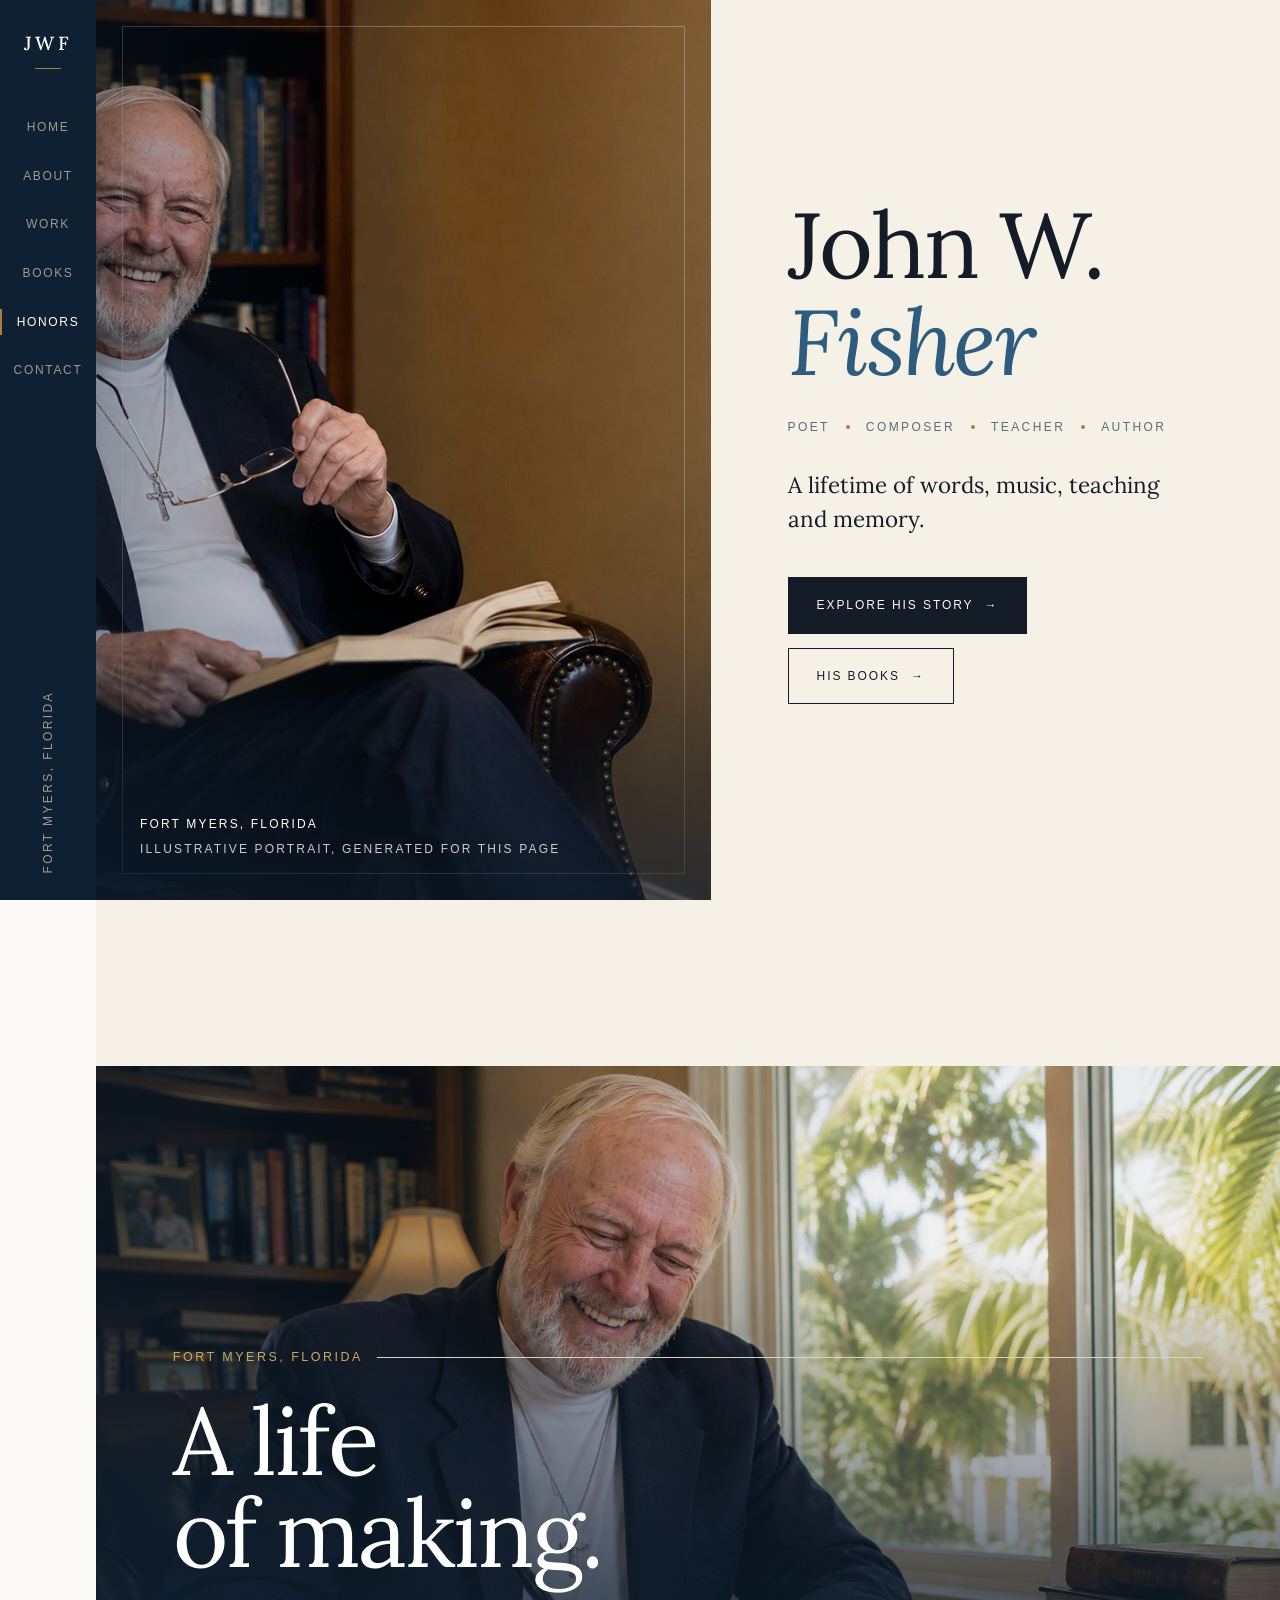
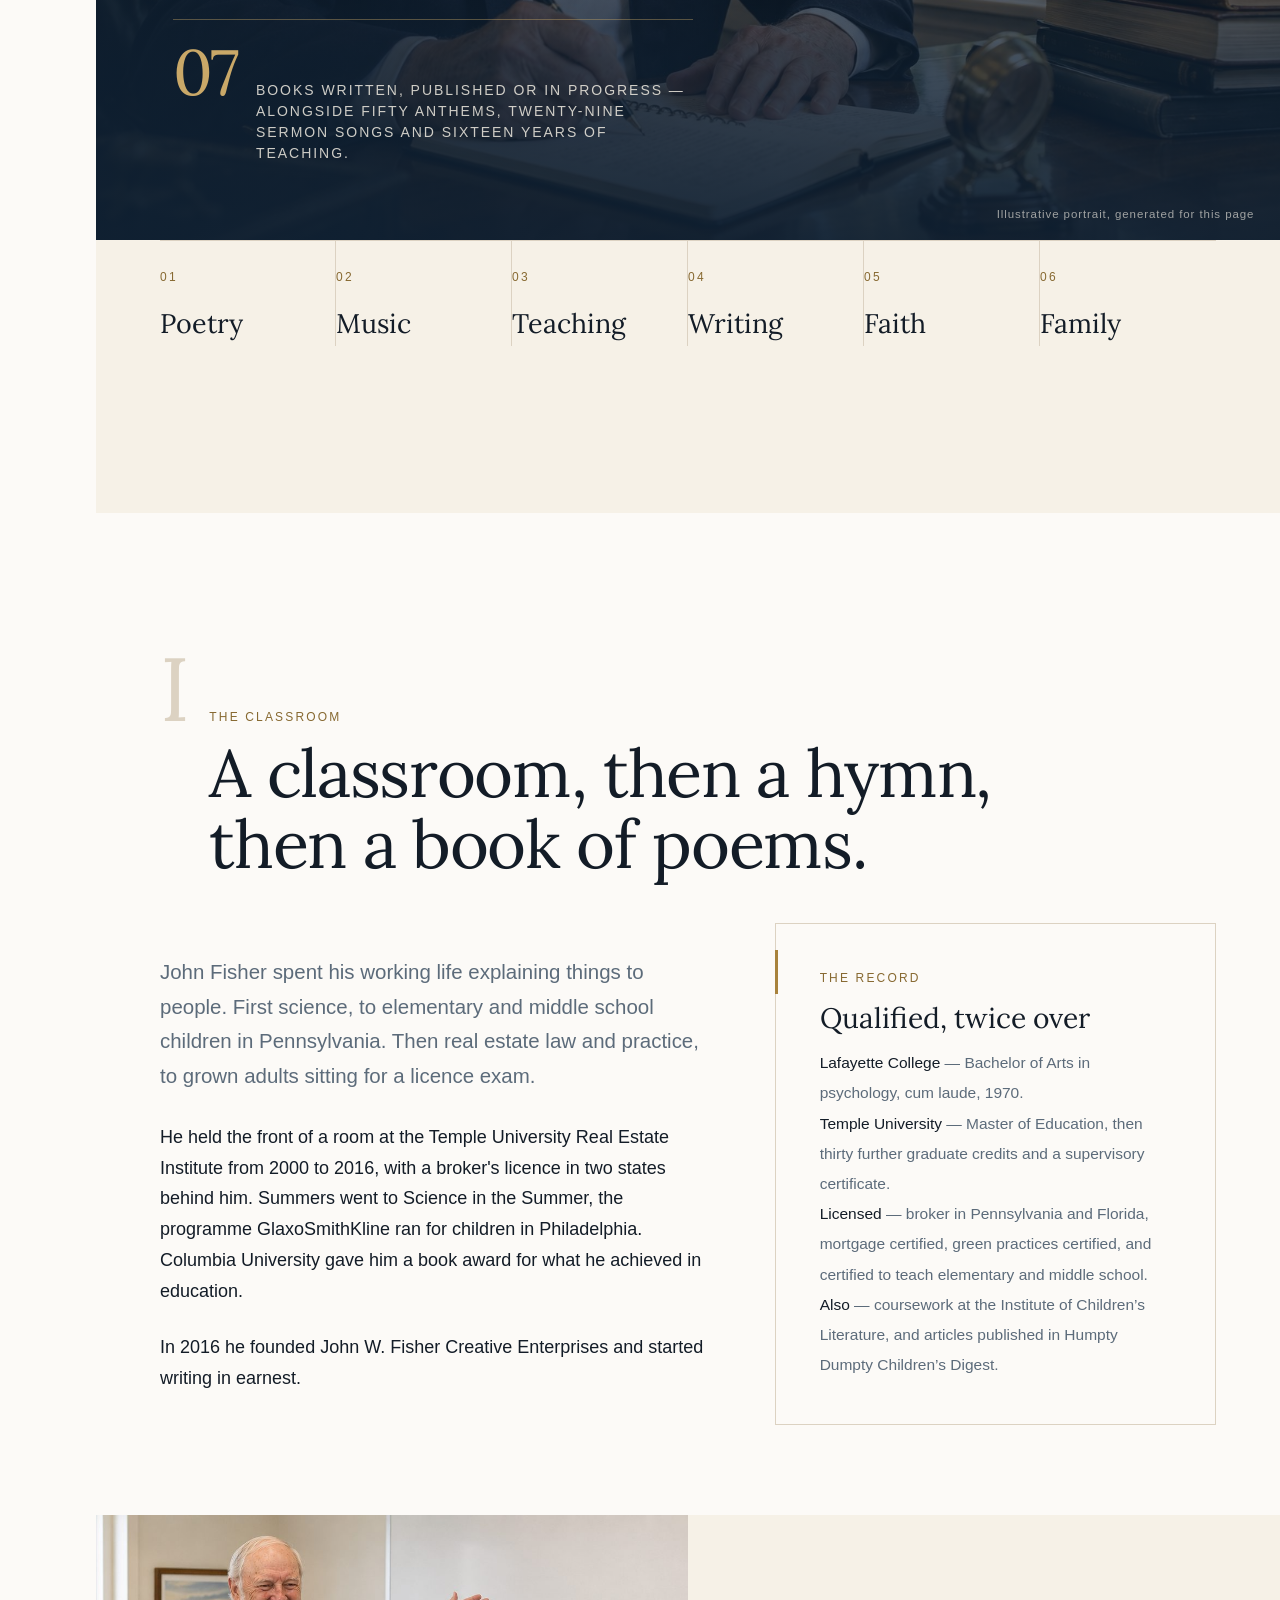
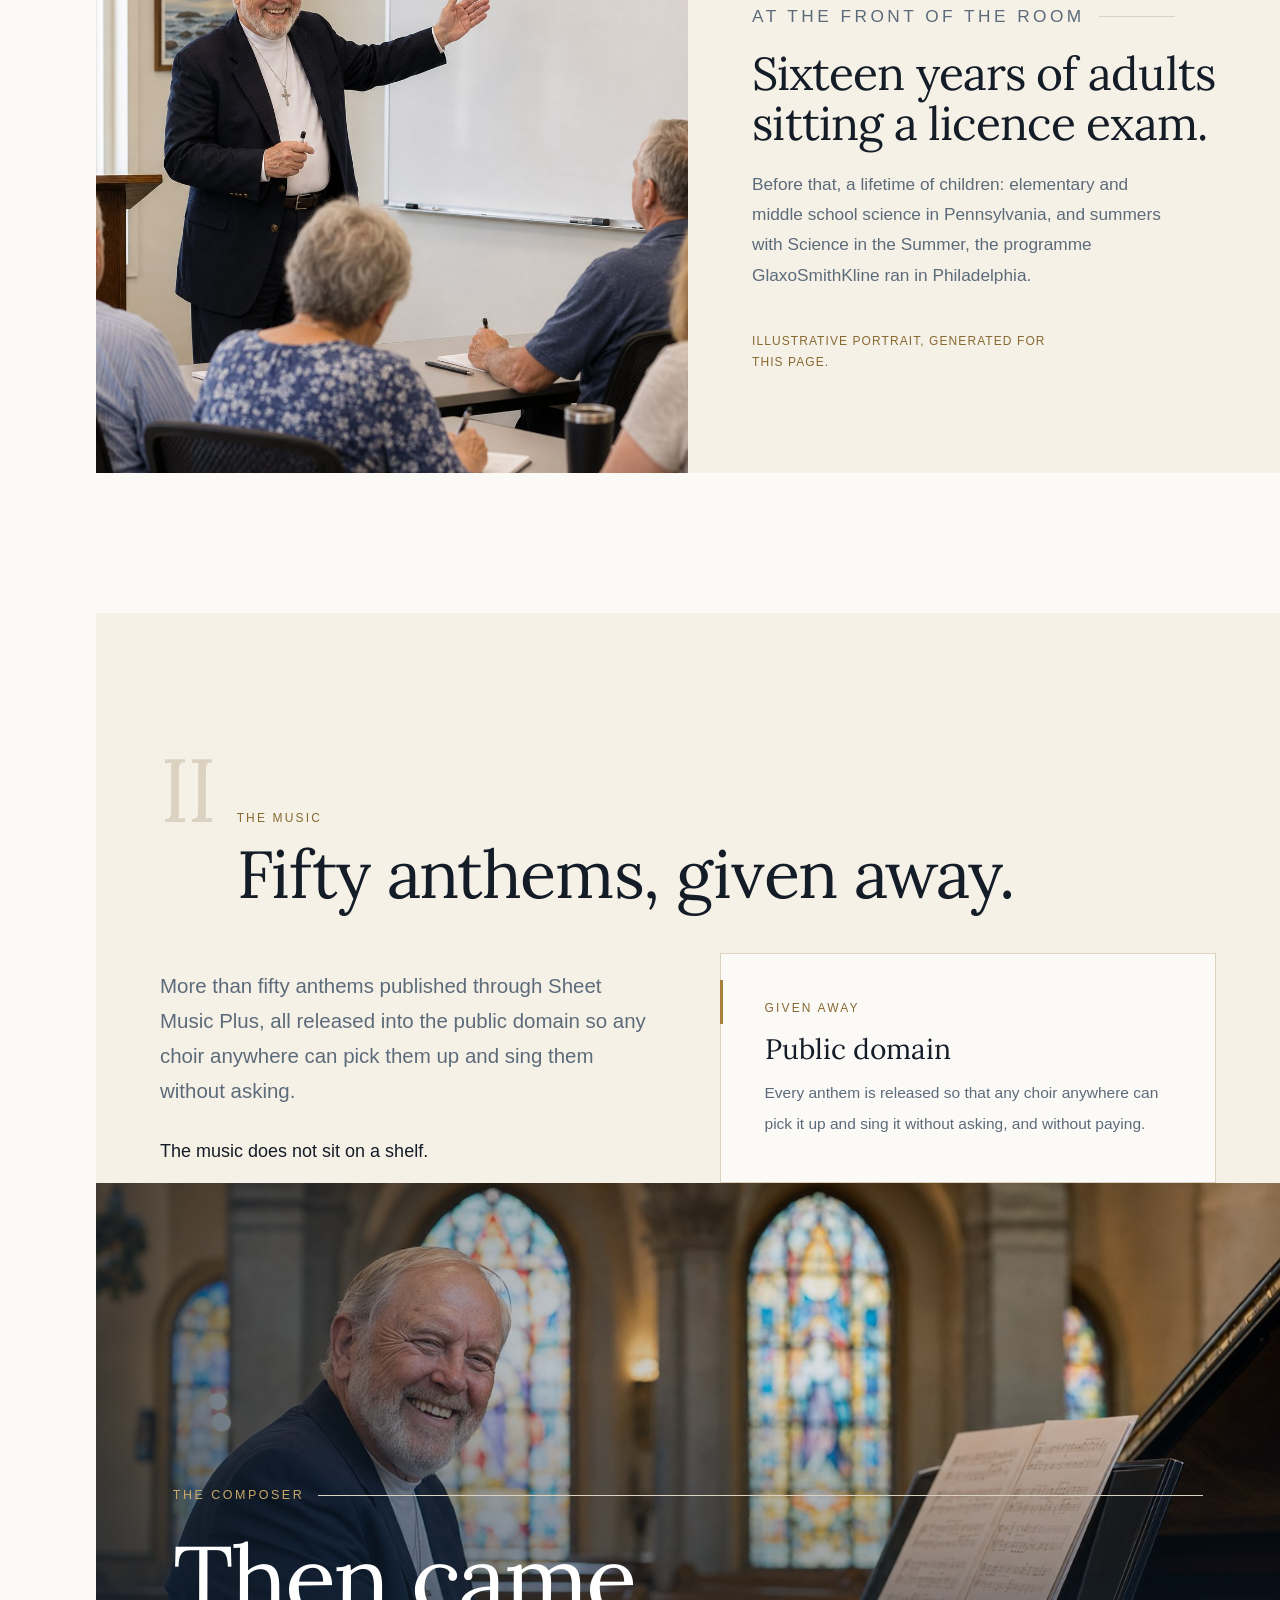
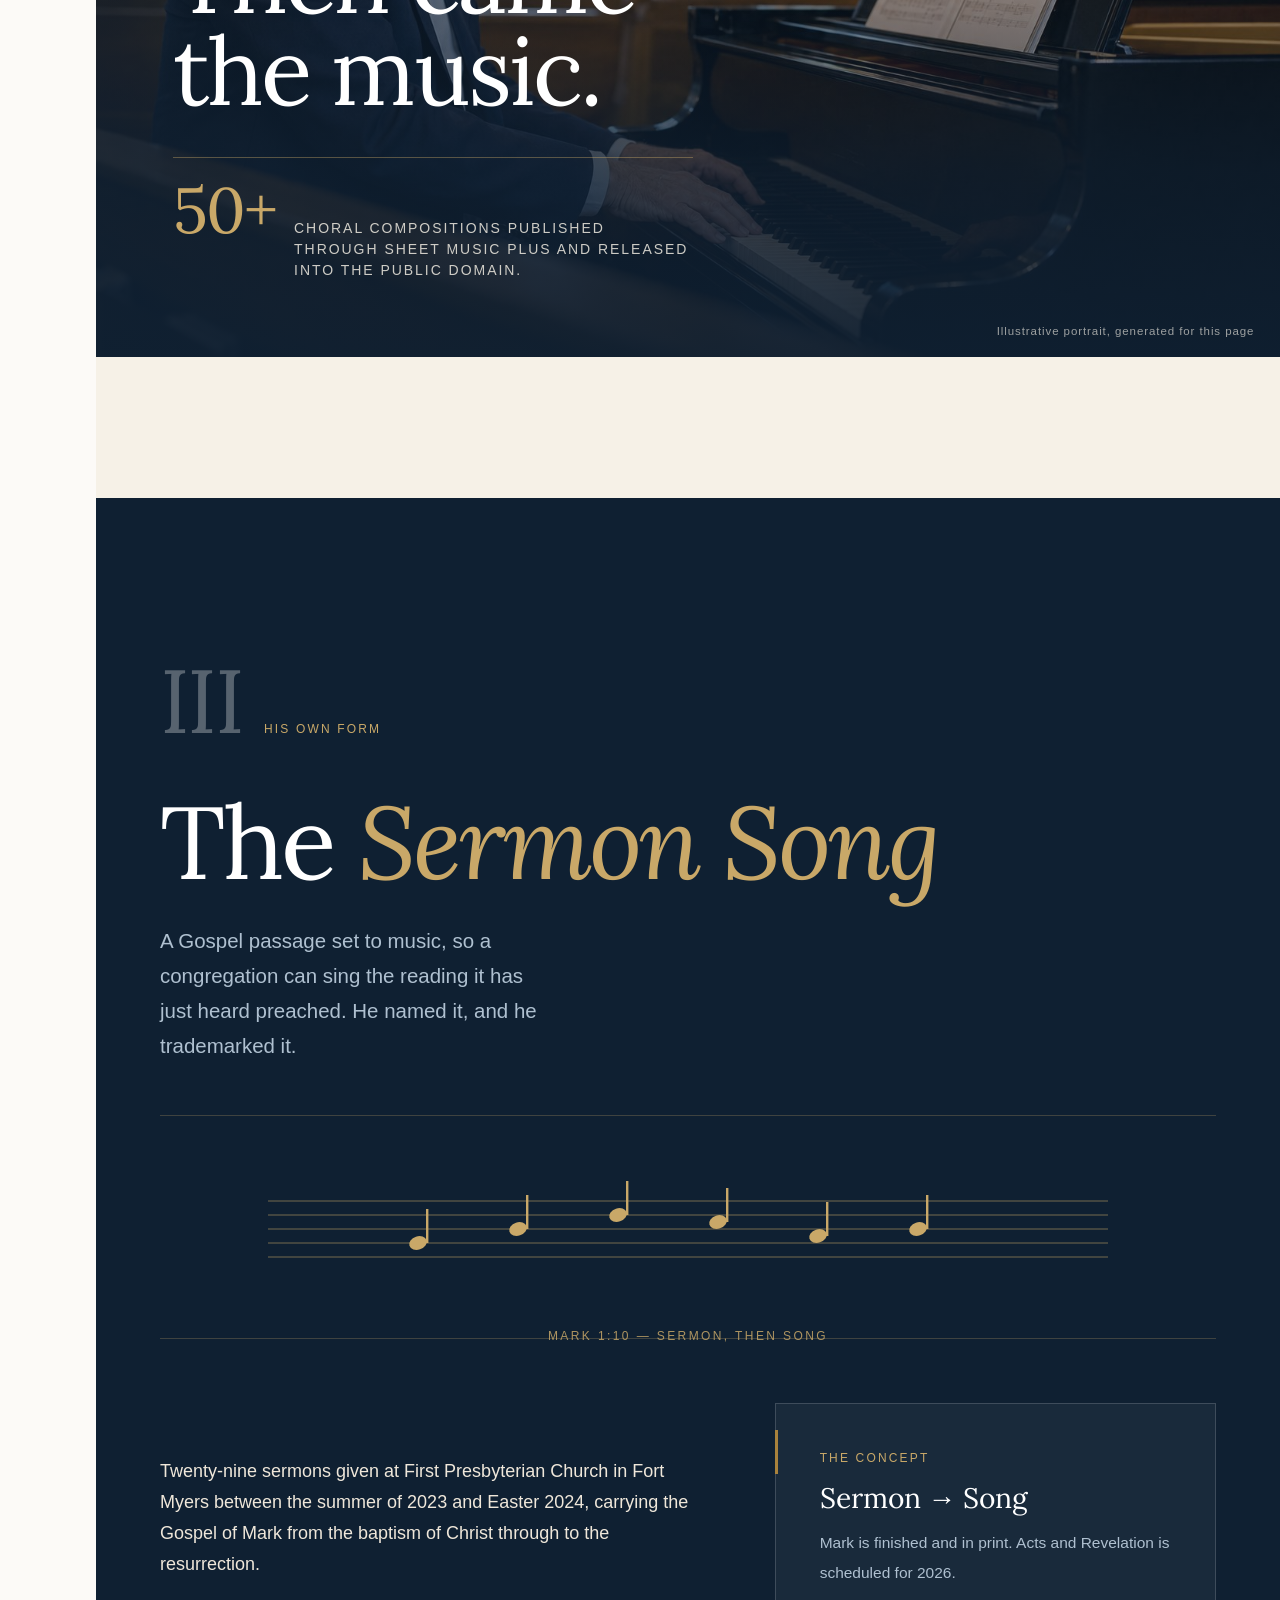
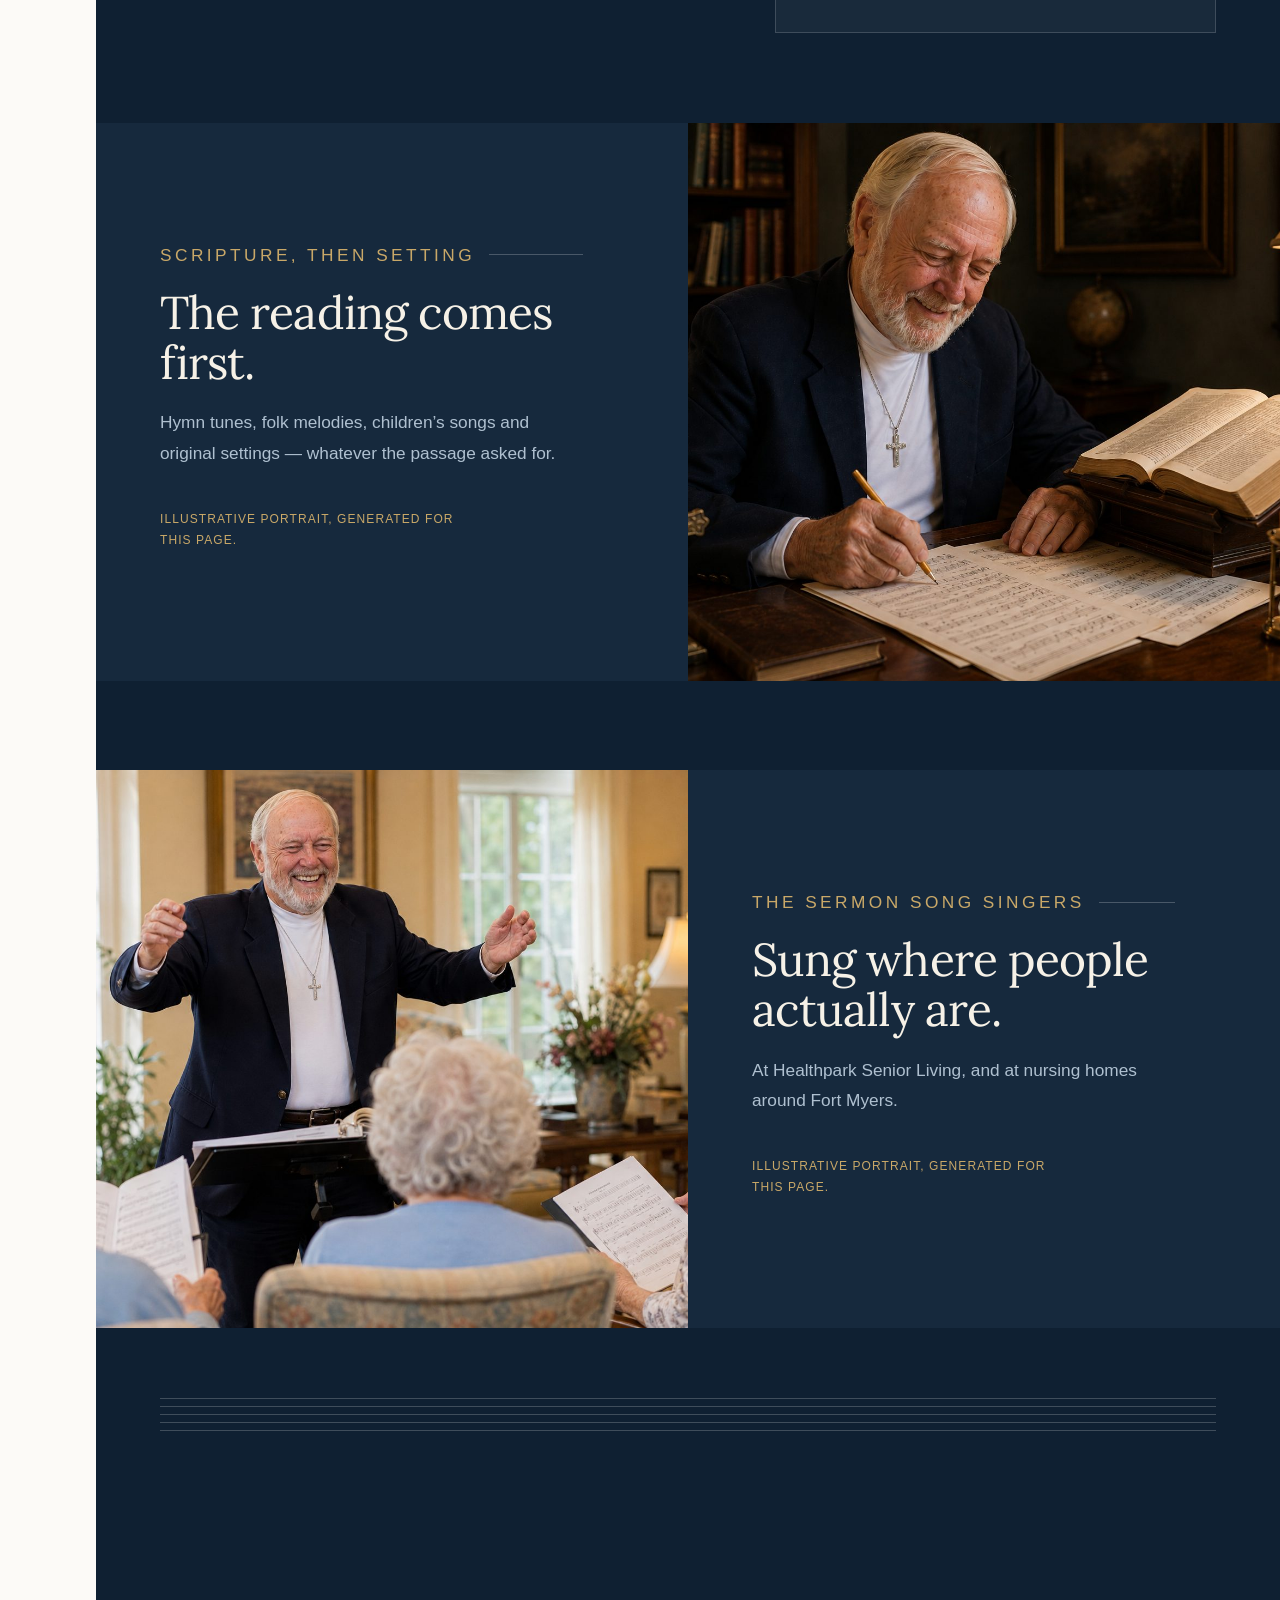
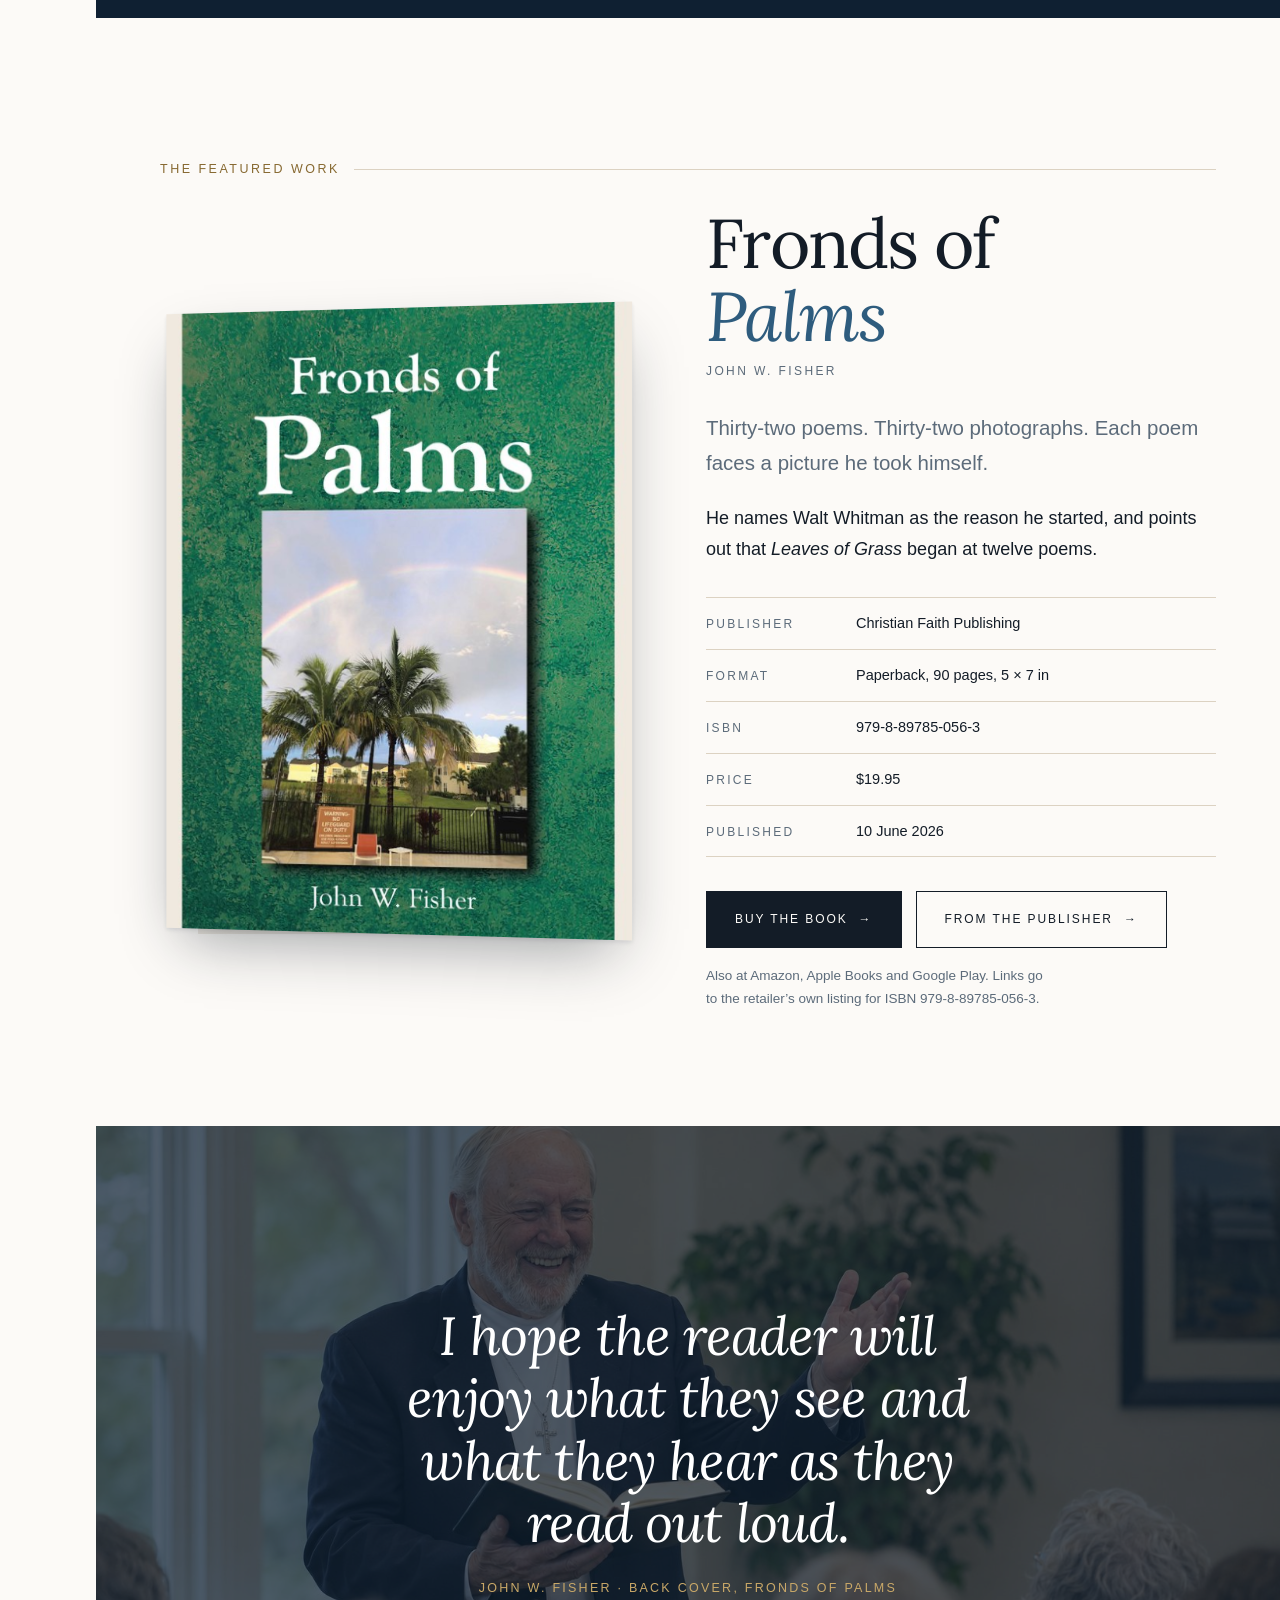
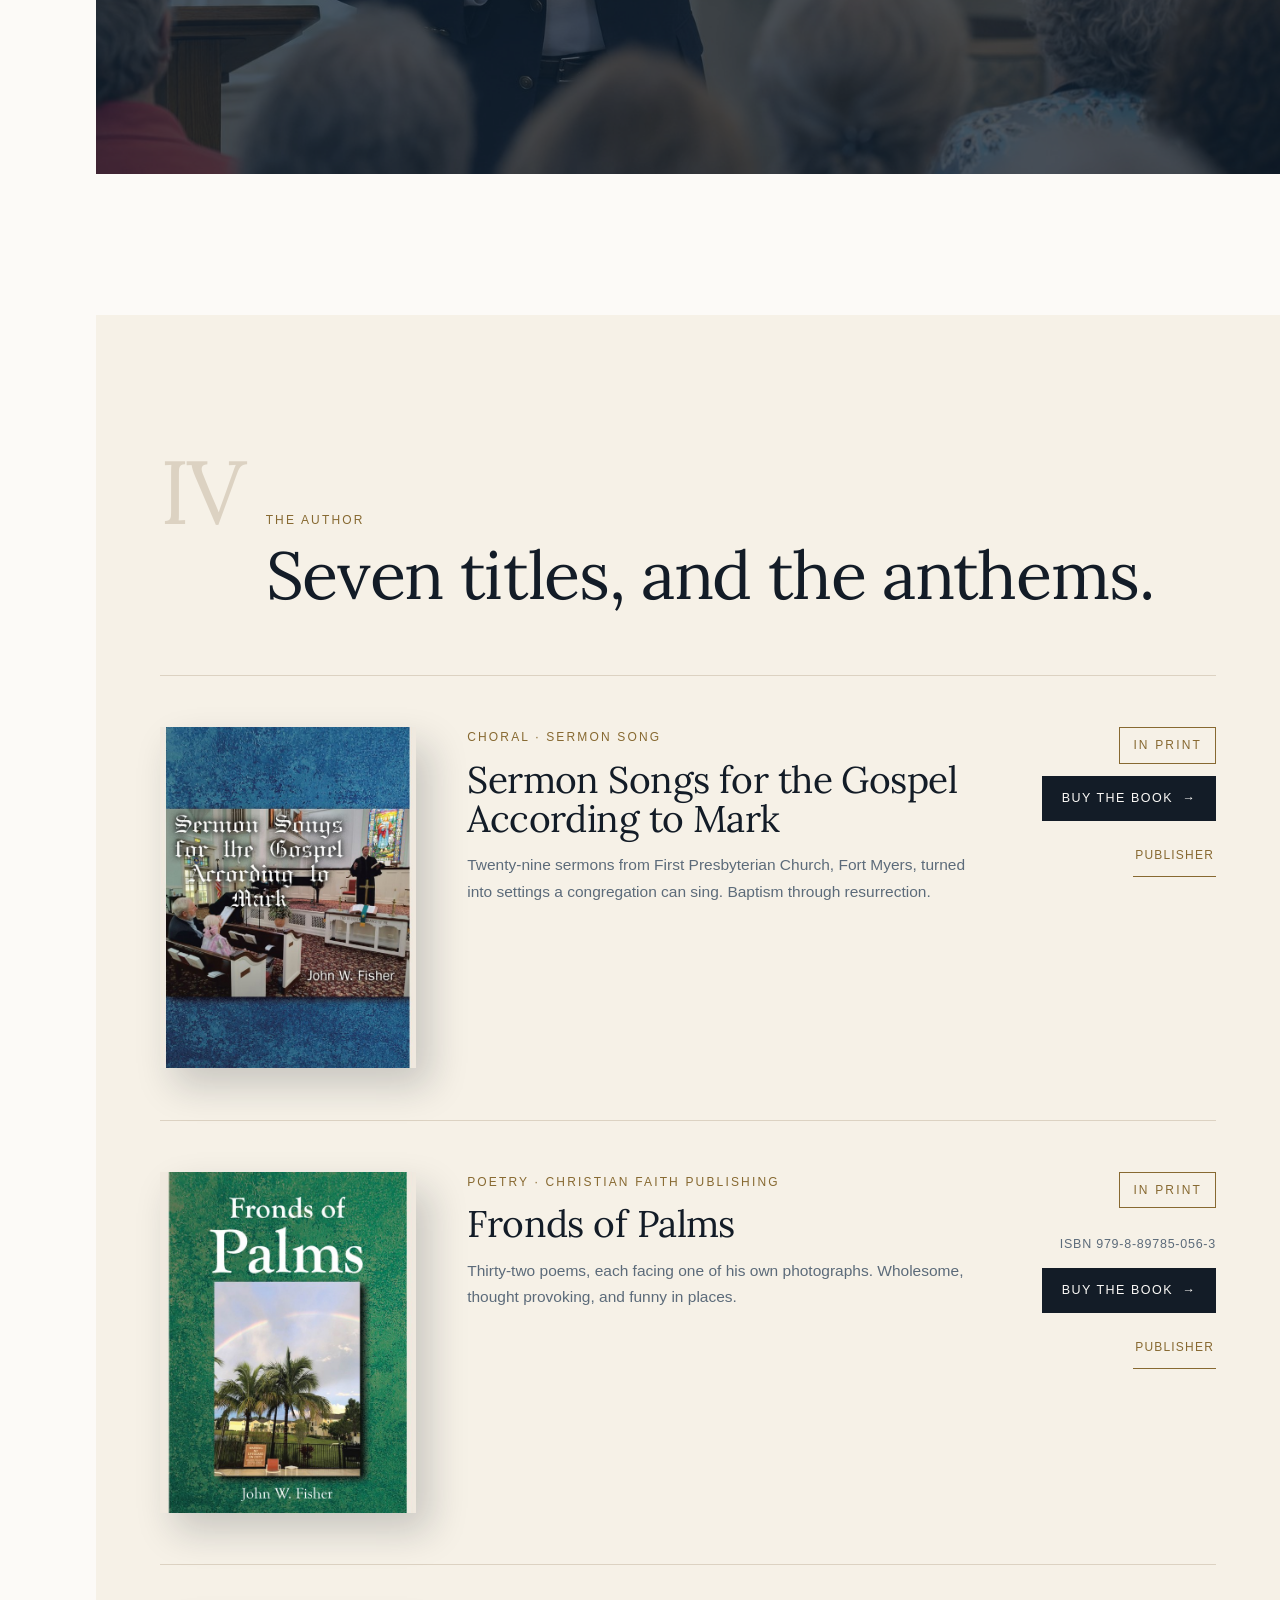
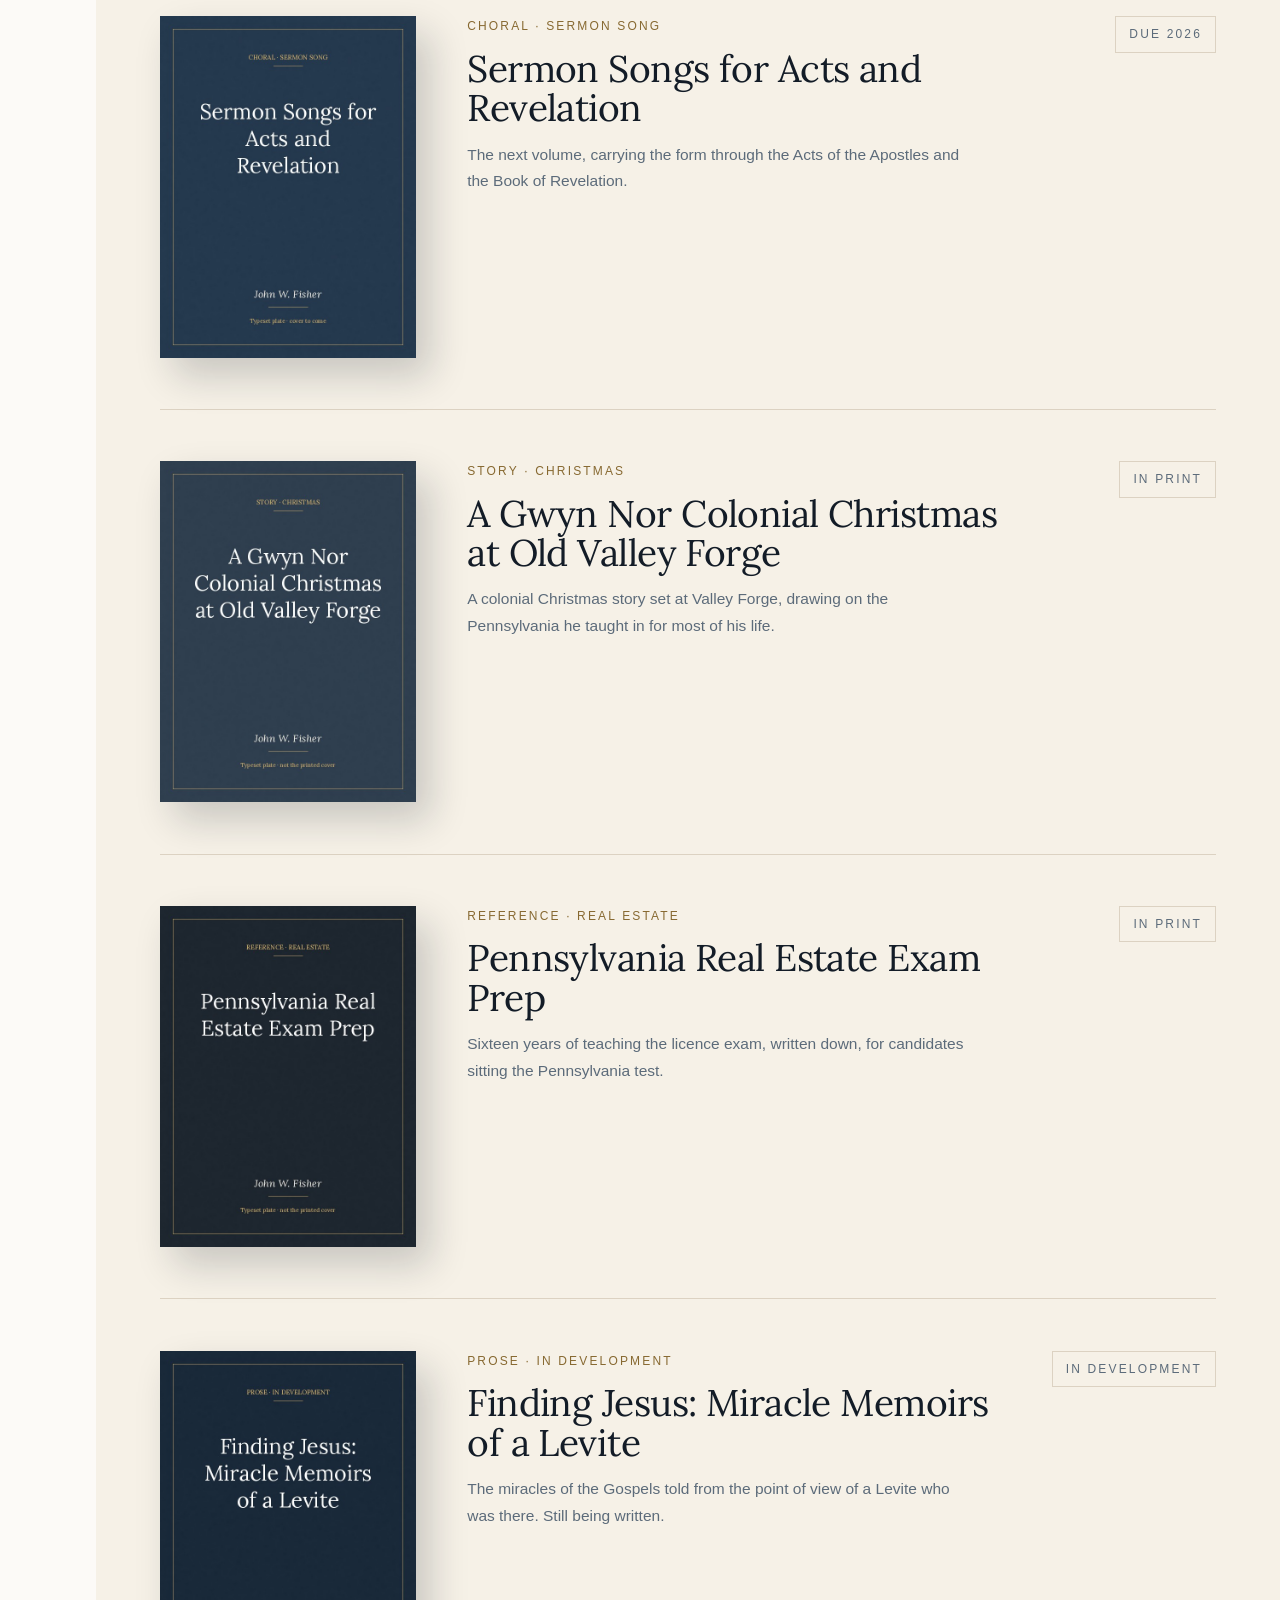
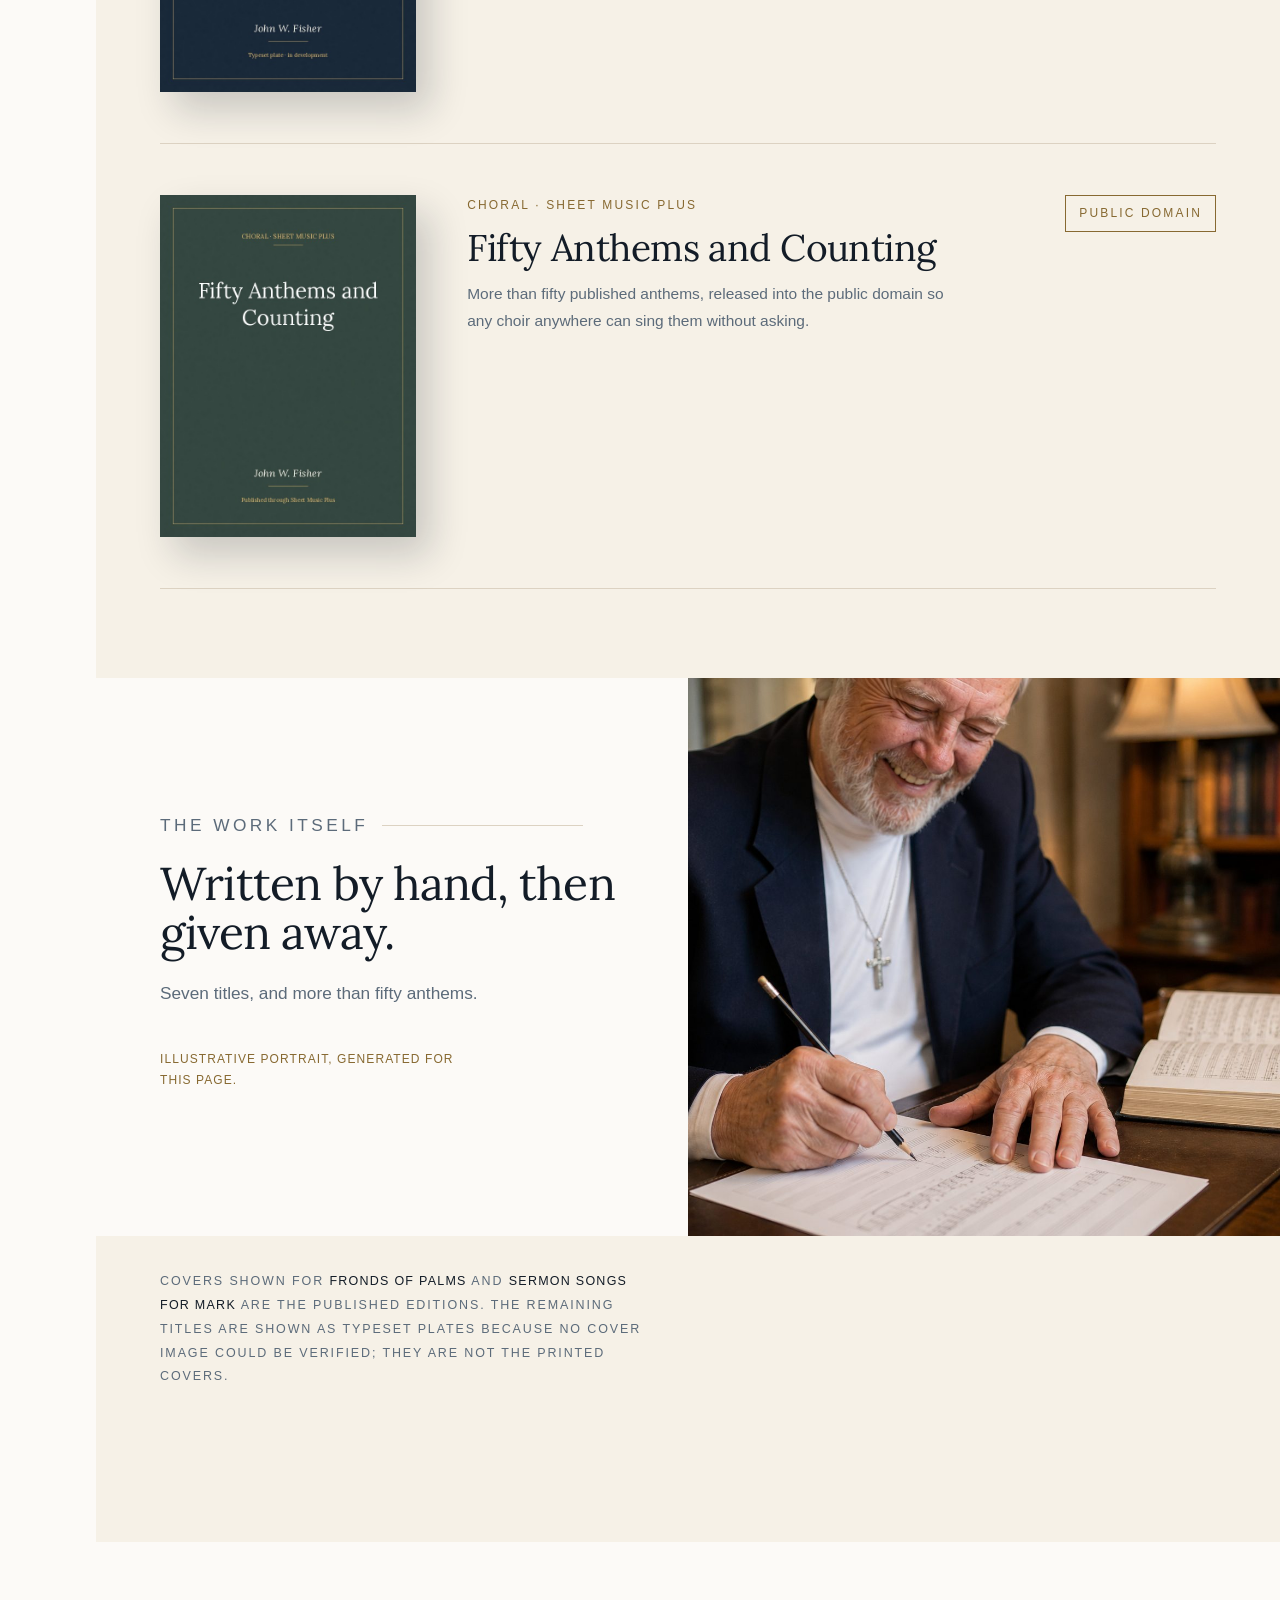
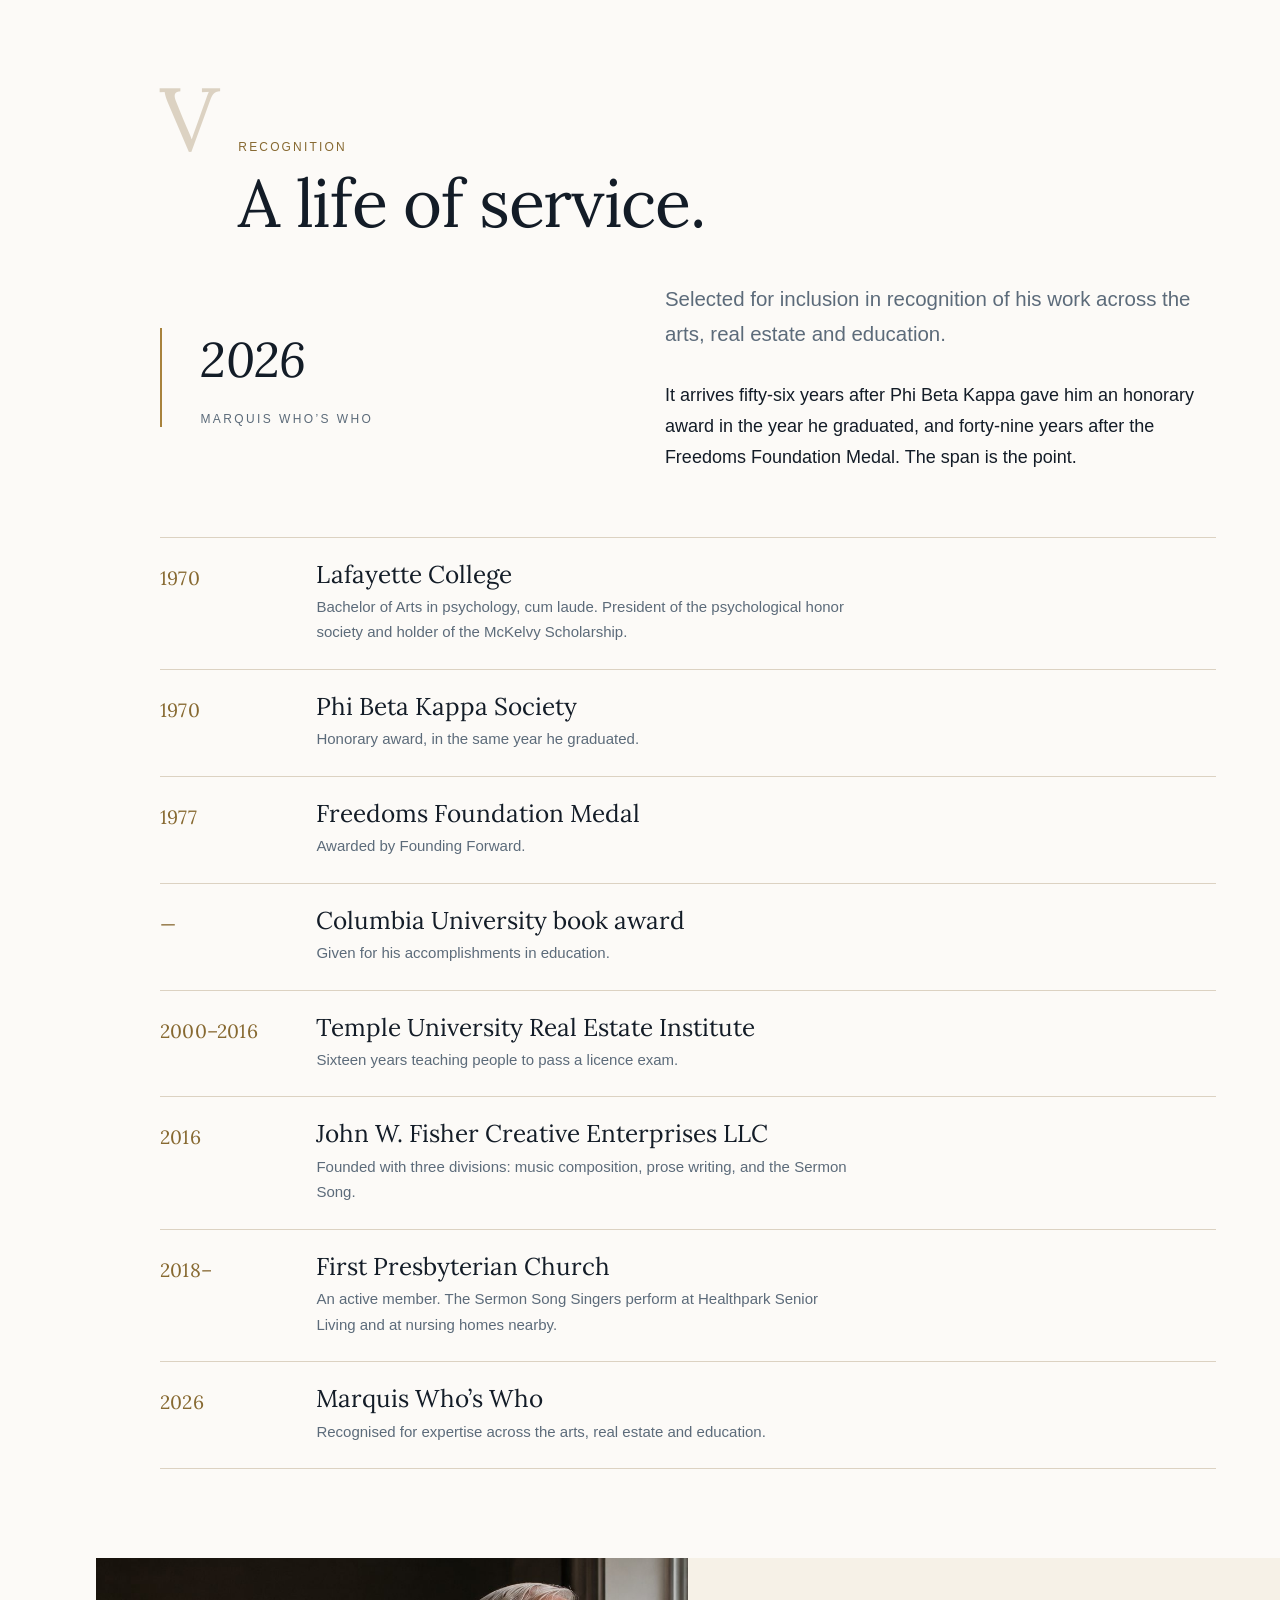
==== index.html @ 73b30a3d "Add files via upload" ====
<!DOCTYPE html>
<html lang="en">
<head>
<meta charset="utf-8">
<meta name="viewport" content="width=device-width, initial-scale=1">
<title>John W. Fisher — A Life in Words, Music, and Memory</title>
<meta name="description" content="John W. Fisher of Fort Myers, Florida. Poet, composer of the Sermon Song, teacher for over fifty years, and author of seven books.">
<meta name="author" content="John W. Fisher">
<link rel="canonical" href="https://ranatahirbilal.github.io/john-fisher/">
<meta property="og:type" content="profile">
<meta property="og:title" content="John W. Fisher — A Life in Words, Music, and Memory">
<meta property="og:description" content="Poet, composer, teacher. Fifty years of teaching, a trademarked Sermon Song, and seven books.">
<meta property="og:url" content="https://ranatahirbilal.github.io/john-fisher/">
<meta property="og:image" content="https://ranatahirbilal.github.io/john-fisher/img/john-hero.jpg">
<meta name="twitter:card" content="summary_large_image">
<link rel="icon" href="img/favicon.ico">
<link rel="stylesheet" href="css/site.css">
<script type="application/ld+json">
{"@context":"https://schema.org","@type":"Person","name":"John W. Fisher",
 "jobTitle":"Creator in Chief","url":"https://ranatahirbilal.github.io/john-fisher/",
 "worksFor":{"@type":"Organization","name":"John W. Fisher Creative Enterprises LLC","foundingDate":"2016"},
 "address":{"@type":"PostalAddress","streetAddress":"5582 Six Mile Commercial Court, Apt. 105","addressLocality":"Fort Myers","addressRegion":"FL","postalCode":"33912","addressCountry":"US"},
 "email":"Np66Lc70@gmail.com","telephone":"+1-215-872-0665",
 "alumniOf":[{"@type":"CollegeOrUniversity","name":"Lafayette College"},{"@type":"CollegeOrUniversity","name":"Temple University"}]}
</script>
</head>
<body>

<a class="skip" href="#main">Skip to content</a>

<aside class="rail">
    <a class="mark" href="#top" aria-label="John W. Fisher, top of page">JWF<span></span></a>
    <nav aria-label="Sections">
        <a href="#top" class="on">Home</a>
        <a href="#story">About</a>
        <a href="#work">Work</a>
        <a href="#books">Books</a>
        <a href="#honors">Honors</a>
        <a href="#contact">Contact</a>
    </nav>
    <span class="rail-foot">Fort Myers, Florida</span>
</aside>

<div class="bar">
    <a class="mark" href="#top">JWF</a>
    <button id="menuBtn" aria-expanded="false" aria-controls="drawer">Menu <span class="bar-lines" aria-hidden="true"></span></button>
</div>
<nav class="drawer" id="drawer" aria-label="Sections">
    <a href="#top">Home</a>
    <a href="#story">About</a>
    <a href="#work">Work</a>
    <a href="#books">Books</a>
    <a href="#honors">Honors</a>
    <a href="#contact">Contact</a>
</nav>

<div class="page" id="top">
<main id="main">

<!-- ============ HERO ============ -->
<section class="hero">
    <div class="hero-art">
        <img src="img/scene-study.jpg" width="1536" height="1024" alt="John W. Fisher seated in a book-lined study" fetchpriority="high" decoding="async">
        <span class="hero-frame" aria-hidden="true"></span>
        <span class="hero-stamp"><b>Fort Myers, Florida</b>Illustrative portrait, generated for this page</span>
    </div>
    <div class="hero-text">
        <h1>John W.<em>Fisher</em></h1>
        <ul class="roles">
            <li>Poet</li><li>Composer</li><li>Teacher</li><li>Author</li>
        </ul>
        <p class="hero-line">A lifetime of words, music, teaching and memory.</p>
        <div class="cta-row">
            <a class="btn btn-solid" href="#story">Explore his story <i aria-hidden="true">&rarr;</i></a>
            <a class="btn btn-ghost" href="#books">His books <i aria-hidden="true">&rarr;</i></a>
        </div>
    </div>
</section>

<!-- ============ STATEMENT ============ -->
<section class="statement">
    <div class="wrap">
        <div class="overlay rv">
            <img src="img/scene-writing.jpg" width="1536" height="1024"
                 alt="John W. Fisher writing at a desk beside a window with palm fronds outside"
                 loading="lazy" decoding="async">
            <div class="overlay-inner">
                <p class="eyebrow">Fort Myers, Florida</p>
                <h2>A life<br>of making.</h2>
                <div class="stat">
                    <b>07</b>
                    <span>Books written, published or in progress &mdash; alongside fifty anthems,
                          twenty-nine sermon songs and sixteen years of teaching.</span>
                </div>
            </div>
            <p class="credit">Illustrative portrait, generated for this page</p>
        </div>

        <ul class="making rv">
            <li><span>01</span>Poetry</li>
            <li><span>02</span>Music</li>
            <li><span>03</span>Teaching</li>
            <li><span>04</span>Writing</li>
            <li><span>05</span>Faith</li>
            <li><span>06</span>Family</li>
        </ul>
    </div>
</section>

<!-- ============ CHAPTER I ============ -->
<section class="chapter" id="story">
    <div class="wrap">
        <div class="chapter-head rv">
            <span class="chapter-num" aria-hidden="true">I</span>
            <div class="chapter-title">
                <span class="kicker">The Classroom</span>
                <h2>A classroom, then a hymn,<br>then a book of poems.</h2>
            </div>
        </div>
        <div class="split wide-left rv">
            <div class="body-copy">
                <p class="lede">John Fisher spent his working life explaining things to people.
                   First science, to elementary and middle school children in Pennsylvania.
                   Then real estate law and practice, to grown adults sitting for a licence exam.</p>
                <p>He held the front of a room at the Temple University Real Estate Institute
                   from 2000 to 2016, with a broker's licence in two states behind him. Summers
                   went to Science in the Summer, the programme GlaxoSmithKline ran for children
                   in Philadelphia. Columbia University gave him a book award for what he
                   achieved in education.</p>
                <p>In 2016 he founded John W. Fisher Creative Enterprises and started writing in
                   earnest.</p>
            </div>
            <div class="doc">
                <span class="stamp">The record</span>
                <h3>Qualified, twice over</h3>
                <p><b>Lafayette College</b> &mdash; Bachelor of Arts in psychology, cum laude, 1970.<br>
                   <b>Temple University</b> &mdash; Master of Education, then thirty further graduate
                   credits and a supervisory certificate.<br>
                   <b>Licensed</b> &mdash; broker in Pennsylvania and Florida, mortgage certified,
                   green practices certified, and certified to teach elementary and middle school.<br>
                   <b>Also</b> &mdash; coursework at the Institute of Children&rsquo;s Literature, and
                   articles published in Humpty Dumpty Children&rsquo;s Digest.</p>
            </div>
        </div>

        <div class="spread rv">
            <figure class="spread-figure">
                <img src="img/scene-teaching.jpg" width="1536" height="1024"
                     alt="John W. Fisher teaching at the front of an adult classroom, gesturing toward a whiteboard"
                     loading="lazy" decoding="async">
            </figure>
            <div class="spread-body">
                <p class="eyebrow">At the front of the room</p>
                <h3>Sixteen years of adults sitting a licence exam.</h3>
                <p>Before that, a lifetime of children: elementary and middle school science in
                   Pennsylvania, and summers with Science in the Summer, the programme
                   GlaxoSmithKline ran in Philadelphia.</p>
                <p class="credit-note">Illustrative portrait, generated for this page.</p>
            </div>
        </div>
    </div>
</section>

<!-- ============ CHAPTER II ============ -->
<section class="chapter band-ivory" id="work">
    <div class="wrap">
        <div class="chapter-head rv">
            <span class="chapter-num" aria-hidden="true">II</span>
            <div class="chapter-title">
                <span class="kicker">The Music</span>
                <h2>Fifty anthems, given away.</h2>
            </div>
        </div>
        <div class="split rv">
            <div class="body-copy">
                <p class="lede">More than fifty anthems published through Sheet Music Plus, all
                   released into the public domain so any choir anywhere can pick them up and
                   sing them without asking.</p>
                <p>The music does not sit on a shelf.</p>
            </div>
            <div class="doc">
                <span class="stamp">Given away</span>
                <h3>Public domain</h3>
                <p>Every anthem is released so that any choir anywhere can pick it up and sing it
                   without asking, and without paying.</p>
            </div>
        </div>

        <div class="overlay rv">
            <img src="img/scene-composing.jpg" width="1536" height="1024"
                 alt="John W. Fisher at the piano in a church sanctuary, an open score on the music desk"
                 loading="lazy" decoding="async">
            <div class="overlay-inner">
                <p class="eyebrow">The composer</p>
                <h2>Then came<br>the music.</h2>
                <div class="stat">
                    <b>50+</b>
                    <span>Choral compositions published through Sheet Music Plus and released
                          into the public domain.</span>
                </div>
            </div>
            <p class="credit">Illustrative portrait, generated for this page</p>
        </div>
    </div>
</section>

<!-- ============ CHAPTER III — SERMON SONG ============ -->
<section class="sermon band-navy">
    <div class="wrap">
        <div class="chapter-head rv">
            <span class="chapter-num" aria-hidden="true">III</span>
            <div class="chapter-title">
                <span class="kicker">His own form</span>
            </div>
        </div>
        <h2 class="rv">The <em>Sermon Song</em></h2>
        <p class="lede sermon-lede rv">A Gospel passage set to music, so a congregation can sing
           the reading it has just heard preached. He named it, and he trademarked it.</p>

        <!-- The signature moment: the words of the reading resolve into the notation
             they became. Two stacked layers, cross-faded by an observer; with motion
             reduced the notation is simply shown and nothing moves. -->
        <div class="morph rv" data-morph aria-hidden="true">
            <div class="morph-words">
                <span>And&nbsp;straightway</span><span>coming&nbsp;up</span>
                <span>out&nbsp;of&nbsp;the&nbsp;water</span>
            </div>
            <svg class="morph-staff" viewBox="0 0 840 120" preserveAspectRatio="xMidYMid meet" focusable="false">
                <g class="ms-lines" stroke="currentColor" stroke-width="1" opacity=".55">
                    <line x1="0" y1="34" x2="840" y2="34"/><line x1="0" y1="48" x2="840" y2="48"/>
                    <line x1="0" y1="62" x2="840" y2="62"/><line x1="0" y1="76" x2="840" y2="76"/>
                    <line x1="0" y1="90" x2="840" y2="90"/>
                </g>
                <g class="ms-notes" fill="currentColor">
                    <g><ellipse cx="150" cy="76" rx="9" ry="6.6" transform="rotate(-18 150 76)"/><rect x="158" y="42" width="2.4" height="34"/></g>
                    <g><ellipse cx="250" cy="62" rx="9" ry="6.6" transform="rotate(-18 250 62)"/><rect x="258" y="28" width="2.4" height="34"/></g>
                    <g><ellipse cx="350" cy="48" rx="9" ry="6.6" transform="rotate(-18 350 48)"/><rect x="358" y="14" width="2.4" height="34"/></g>
                    <g><ellipse cx="450" cy="55" rx="9" ry="6.6" transform="rotate(-18 450 55)"/><rect x="458" y="21" width="2.4" height="34"/></g>
                    <g><ellipse cx="550" cy="69" rx="9" ry="6.6" transform="rotate(-18 550 69)"/><rect x="558" y="35" width="2.4" height="34"/></g>
                    <g><ellipse cx="650" cy="62" rx="9" ry="6.6" transform="rotate(-18 650 62)"/><rect x="658" y="28" width="2.4" height="34"/></g>
                </g>
            </svg>
            <p class="morph-cap">Mark 1:10 &mdash; sermon, then song</p>
        </div>

        <div class="split wide-left rv">
            <div class="body-copy">
                <p>Twenty-nine sermons given at First Presbyterian Church in Fort Myers between
                   the summer of 2023 and Easter 2024, carrying the Gospel of Mark from the
                   baptism of Christ through to the resurrection.</p>
            </div>
            <div class="doc">
                <span class="stamp">The concept</span>
                <h3>Sermon &rarr; Song</h3>
                <p>Mark is finished and in print. Acts and Revelation is scheduled for 2026.</p>
            </div>
        </div>

        <div class="spread spread-flip rv">
            <figure class="spread-figure">
                <img src="img/scene-scripture.jpg" width="1536" height="1024"
                     alt="John W. Fisher studying an open Bible beside handwritten sheet music"
                     loading="lazy" decoding="async">
            </figure>
            <div class="spread-body">
                <p class="eyebrow">Scripture, then setting</p>
                <h3>The reading comes first.</h3>
                <p>Hymn tunes, folk melodies, children&rsquo;s songs and original settings &mdash;
                   whatever the passage asked for.</p>
                <p class="credit-note">Illustrative portrait, generated for this page.</p>
            </div>
        </div>

        <div class="spread rv">
            <figure class="spread-figure">
                <img src="img/scene-conducting.jpg" width="1536" height="1024"
                     alt="John W. Fisher conducting a small group of older singers holding song sheets"
                     loading="lazy" decoding="async">
            </figure>
            <div class="spread-body">
                <p class="eyebrow">The Sermon Song Singers</p>
                <h3>Sung where people actually are.</h3>
                <p>At Healthpark Senior Living, and at nursing homes around Fort Myers.</p>
                <p class="credit-note">Illustrative portrait, generated for this page.</p>
            </div>
        </div>
        <div class="staff-wrap rv" aria-hidden="true"><div class="staff"></div></div>
    </div>
</section>

<!-- ============ FEATURED BOOK ============ -->
<section class="feature" id="books">
    <div class="wrap">
        <p class="eyebrow rv">The featured work</p>
        <div class="feature-grid">
            <div class="book-plate rv">
                <img src="img/cover-fronds.jpg" width="600" height="800" alt="Front cover of Fronds of Palms by John W. Fisher" loading="lazy" decoding="async">
            </div>
            <div class="rv">
                <h2>Fronds of<em>Palms</em></h2>
                <p class="byline">John W. Fisher</p>
                <p class="lede">Thirty-two poems. Thirty-two photographs. Each poem faces a picture
                   he took himself.</p>
                <div class="body-copy" style="margin-top:22px">
                    <p>He names Walt Whitman as the reason he started, and points out that
                       <em>Leaves of Grass</em> began at twelve poems.</p>
                </div>
                <ul class="specs">
                    <li><span class="k">Publisher</span><span>Christian Faith Publishing</span></li>
                    <li><span class="k">Format</span><span>Paperback, 90 pages, 5 &times; 7 in</span></li>
                    <li><span class="k">ISBN</span><span>979-8-89785-056-3</span></li>
                    <li><span class="k">Price</span><span>$19.95</span></li>
                    <li><span class="k">Published</span><span>10 June 2026</span></li>
                </ul>
                <div class="buy-row">
                    <a class="btn btn-solid" href="https://www.barnesandnoble.com/w/fronds-of-palms-john-w-fisher/1149751726?ean=9798897850563" target="_blank" rel="noopener">Buy the book <i aria-hidden="true">&rarr;</i></a>
                    <a class="btn btn-ghost" href="https://christianfaithpublishing.com/books/?book=fronds-of-palms" target="_blank" rel="noopener">From the publisher <i aria-hidden="true">&rarr;</i></a>
                </div>
                <p class="avail">Also at Amazon, Apple Books and Google Play. Links go to the
                   retailer&rsquo;s own listing for ISBN 979-8-89785-056-3.</p>
            </div>
        </div>

        <div class="quote-plate rv">
            <img src="img/scene-reading.jpg" width="1536" height="1024"
                 alt="John W. Fisher standing and reading aloud from an open book to a small seated audience"
                 loading="lazy" decoding="async">
            <blockquote>
                I hope the reader will enjoy what they see and what they hear as they read out loud.
                <cite>John W. Fisher &middot; back cover, Fronds of Palms</cite>
            </blockquote>
        </div>
    </div>
</section>

<!-- ============ THE SHELF ============ -->
<section class="shelf band-ivory">
    <div class="wrap">
        <div class="chapter-head rv">
            <span class="chapter-num" aria-hidden="true">IV</span>
            <div class="chapter-title">
                <span class="kicker">The Author</span>
                <h2>Seven titles, and the anthems.</h2>
            </div>
        </div>

        <div class="shelf-list">
            <article class="vol rv">
                <div class="vol-cover"><img src="img/cover-mark.jpg" width="600" height="800" alt="Cover of Sermon Songs for the Gospel According to Mark" loading="lazy" decoding="async"></div>
                <div>
                    <span class="vol-kind">Choral &middot; Sermon Song</span>
                    <h3>Sermon Songs for the Gospel According to Mark</h3>
                    <p>Twenty-nine sermons from First Presbyterian Church, Fort Myers, turned into
                       settings a congregation can sing. Baptism through resurrection.</p>
                </div>
                <div class="vol-meta"><span class="vol-status live">In print</span><a class="vol-buy" href="https://www.barnesandnoble.com/w/?ean=9798894286631" target="_blank" rel="noopener">Buy the book <i aria-hidden="true">&rarr;</i></a><a class="vol-pub" href="https://christianfaithpublishing.com/books/?book=sermon-songs-for-the-gospel-according-to-mark" target="_blank" rel="noopener">Publisher</a></div>
            </article>

            <article class="vol rv">
                <div class="vol-cover"><img src="img/cover-fronds.jpg" width="600" height="800" alt="Cover of Fronds of Palms" loading="lazy" decoding="async"></div>
                <div>
                    <span class="vol-kind">Poetry &middot; Christian Faith Publishing</span>
                    <h3>Fronds of Palms</h3>
                    <p>Thirty-two poems, each facing one of his own photographs. Wholesome,
                       thought provoking, and funny in places.</p>
                </div>
                <div class="vol-meta">
                    <span class="vol-status live">In print</span>
                    <span class="vol-isbn">ISBN 979-8-89785-056-3</span>
                <a class="vol-buy" href="https://www.barnesandnoble.com/w/fronds-of-palms-john-w-fisher/1149751726?ean=9798897850563" target="_blank" rel="noopener">Buy the book <i aria-hidden="true">&rarr;</i></a><a class="vol-pub" href="https://christianfaithpublishing.com/books/?book=fronds-of-palms" target="_blank" rel="noopener">Publisher</a></div>
            </article>

            <article class="vol rv">
                <div class="vol-cover"><img src="img/plate-acts.jpg" width="600" height="800" alt="Title plate for Sermon Songs for Acts and Revelation" loading="lazy" decoding="async"></div>
                <div>
                    <span class="vol-kind">Choral &middot; Sermon Song</span>
                    <h3>Sermon Songs for Acts and Revelation</h3>
                    <p>The next volume, carrying the form through the Acts of the Apostles and the
                       Book of Revelation.</p>
                </div>
                <div class="vol-meta"><span class="vol-status">Due 2026</span></div>
            </article>

            <article class="vol rv">
                <div class="vol-cover"><img src="img/plate-gwynnor.jpg" width="600" height="800" alt="Title plate for A Gwyn Nor Colonial Christmas at Old Valley Forge" loading="lazy" decoding="async"></div>
                <div>
                    <span class="vol-kind">Story &middot; Christmas</span>
                    <h3>A Gwyn Nor Colonial Christmas at Old Valley Forge</h3>
                    <p>A colonial Christmas story set at Valley Forge, drawing on the Pennsylvania
                       he taught in for most of his life.</p>
                </div>
                <div class="vol-meta"><span class="vol-status">In print</span></div>
            </article>

            <article class="vol rv">
                <div class="vol-cover"><img src="img/plate-prep.jpg" width="600" height="800" alt="Title plate for Pennsylvania Real Estate Exam Prep" loading="lazy" decoding="async"></div>
                <div>
                    <span class="vol-kind">Reference &middot; Real estate</span>
                    <h3>Pennsylvania Real Estate Exam Prep</h3>
                    <p>Sixteen years of teaching the licence exam, written down, for candidates
                       sitting the Pennsylvania test.</p>
                </div>
                <div class="vol-meta"><span class="vol-status">In print</span></div>
            </article>

            <article class="vol rv">
                <div class="vol-cover"><img src="img/plate-levite.jpg" width="600" height="800" alt="Title plate for Finding Jesus, Miracle Memoirs of a Levite" loading="lazy" decoding="async"></div>
                <div>
                    <span class="vol-kind">Prose &middot; In development</span>
                    <h3>Finding Jesus: Miracle Memoirs of a Levite</h3>
                    <p>The miracles of the Gospels told from the point of view of a Levite who was
                       there. Still being written.</p>
                </div>
                <div class="vol-meta"><span class="vol-status">In development</span></div>
            </article>

            <article class="vol rv">
                <div class="vol-cover"><img src="img/plate-anthems.jpg" width="600" height="800" alt="Title plate for the published anthems" loading="lazy" decoding="async"></div>
                <div>
                    <span class="vol-kind">Choral &middot; Sheet Music Plus</span>
                    <h3>Fifty Anthems and Counting</h3>
                    <p>More than fifty published anthems, released into the public domain so any
                       choir anywhere can sing them without asking.</p>
                </div>
                <div class="vol-meta"><span class="vol-status live">Public domain</span></div>
            </article>
        </div>


        <div class="spread spread-flip rv">
            <figure class="spread-figure">
                <img src="img/scene-manuscript.jpg" width="1536" height="1024"
                     alt="Close view of John W. Fisher's hands writing music on manuscript paper, a hymnal open beside him"
                     loading="lazy" decoding="async">
            </figure>
            <div class="spread-body">
                <p class="eyebrow">The work itself</p>
                <h3>Written by hand, then given away.</h3>
                <p>Seven titles, and more than fifty anthems.</p>
                <p class="credit-note">Illustrative portrait, generated for this page.</p>
            </div>
        </div>

        <p class="caption rv" style="margin-top:34px;max-width:70ch;line-height:1.9">
            Covers shown for <b>Fronds of Palms</b> and <b>Sermon Songs for Mark</b> are the
            published editions. The remaining titles are shown as typeset plates because no cover
            image could be verified; they are not the printed covers.
        </p>
    </div>
</section>

<!-- ============ HONORS ============ -->
<section class="chapter" id="honors">
    <div class="wrap">
        <div class="chapter-head rv">
            <span class="chapter-num" aria-hidden="true">V</span>
            <div class="chapter-title">
                <span class="kicker">Recognition</span>
                <h2>A life of service.</h2>
            </div>
        </div>

        <div class="split wide-right rv" style="margin-bottom:clamp(40px,5vw,72px)">
            <blockquote class="pull" style="max-width:20ch">
                2026<cite>Marquis Who&rsquo;s Who</cite>
            </blockquote>
            <div class="body-copy">
                <p class="lede">Selected for inclusion in recognition of his work across the arts,
                   real estate and education.</p>
                <p>It arrives fifty-six years after Phi Beta Kappa gave him an honorary award in
                   the year he graduated, and forty-nine years after the Freedoms Foundation
                   Medal. The span is the point.</p>
            </div>
        </div>

        <ol class="ledger rv">
            <li><span class="yr">1970</span><div><h4>Lafayette College</h4><p>Bachelor of Arts in psychology, cum laude. President of the psychological honor society and holder of the McKelvy Scholarship.</p></div></li>
            <li><span class="yr">1970</span><div><h4>Phi Beta Kappa Society</h4><p>Honorary award, in the same year he graduated.</p></div></li>
            <li><span class="yr">1977</span><div><h4>Freedoms Foundation Medal</h4><p>Awarded by Founding Forward.</p></div></li>
            <li><span class="yr">&mdash;</span><div><h4>Columbia University book award</h4><p>Given for his accomplishments in education.</p></div></li>
            <li><span class="yr">2000&ndash;2016</span><div><h4>Temple University Real Estate Institute</h4><p>Sixteen years teaching people to pass a licence exam.</p></div></li>
            <li><span class="yr">2016</span><div><h4>John W. Fisher Creative Enterprises LLC</h4><p>Founded with three divisions: music composition, prose writing, and the Sermon Song.</p></div></li>
            <li><span class="yr">2018&ndash;</span><div><h4>First Presbyterian Church</h4><p>An active member. The Sermon Song Singers perform at Healthpark Senior Living and at nursing homes nearby.</p></div></li>
            <li><span class="yr">2026</span><div><h4>Marquis Who&rsquo;s Who</h4><p>Recognised for expertise across the arts, real estate and education.</p></div></li>
        </ol>

        <div class="spread rv">
            <figure class="spread-figure">
                <img src="img/scene-window.jpg" width="1536" height="1024"
                     alt="John W. Fisher standing at a tall window in profile, lit from the side"
                     loading="lazy" decoding="async">
            </figure>
            <div class="spread-body">
                <p class="eyebrow">Fifty-six years</p>
                <h3>He writes around it.</h3>
                <p>Married fifty-six years, and his wife&rsquo;s caregiver since 2020. Both his
                   children became teachers. Four grandchildren are working their way through
                   school and university.</p>
                <p class="credit-note">Illustrative portrait, generated for this page.</p>
            </div>
        </div>
    </div>
</section>

<!-- ============ ARCHIVE ============ -->
<section class="archive band-ivory">
    <div class="wrap">
        <div class="chapter-head rv">
            <span class="chapter-num" aria-hidden="true">VI</span>
            <div class="chapter-title">
                <span class="kicker">From the archive</span>
                <h2>The objects that survive.</h2>
            </div>
        </div>

        <div class="overlay rv" style="min-height:clamp(420px,62vh,700px)">
            <img src="img/scene-archive.jpg" width="1536" height="1024"
                 alt="John W. Fisher seated at a table covered with books, sheet music, photographs and manuscripts"
                 loading="lazy" decoding="async">
            <div class="overlay-inner">
                <p class="eyebrow">From the archive</p>
                <h2>Everything he<br>has made.</h2>
            </div>
            <p class="credit">Illustrative portrait, generated for this page</p>
        </div>

        <div class="plates">
            <figure class="plate plate-a rv" style="margin:0">
                <img src="img/cover-fronds.jpg" alt="Fronds of Palms, published cover">
                <figcaption><b>2026</b> &nbsp;&middot;&nbsp; Fronds of Palms, published cover</figcaption>
            </figure>
            <figure class="plate plate-c rv" style="margin:0">
                <img src="img/cover-mark.jpg" alt="Sermon Songs for Mark, published cover">
                <figcaption><b>2025</b> &nbsp;&middot;&nbsp; Sermon Songs for Mark, published cover</figcaption>
            </figure>
            <div class="plate plate-b plate-note rv">
                <span class="n">50+</span>
                <p>Anthems published through Sheet Music Plus and released into the public domain.</p>
            </div>
            <figure class="plate plate-tall rv" style="margin:0">
                <img src="img/john-portrait.jpg" alt="Portrait of John W. Fisher">
                <figcaption><b>2026</b> &nbsp;&middot;&nbsp; At a signing, Fort Myers</figcaption>
            </figure>
            <div class="plate plate-wide plate-note rv">
                <span class="n">56</span>
                <p>Years married. Both children became teachers. Four grandchildren are working
                   their way through school and university.</p>
            </div>
        </div>

        <p class="caption rv" style="margin-top:36px;max-width:74ch;line-height:1.9">
            This archive shows only material that exists and could be verified: two published
            covers and one photograph. Sheet music, teaching papers, certificates and photographs
            from the Pennsylvania years would belong here and have not been supplied.
        </p>
    </div>
</section>

<!-- ============ CONTACT ============ -->
<section class="contact band-navy" id="contact">
    <div class="wrap">
        <p class="eyebrow rv">Get in touch</p>
        <h2 class="rv" style="font-size:clamp(36px,5.6vw,86px);font-weight:300;letter-spacing:-.025em">Let&rsquo;s keep the<br>conversation going.</h2>

        <div class="overlay rv">
            <img src="img/scene-portrait.jpg" width="1536" height="1024"
                 alt="Head and shoulders portrait of John W. Fisher looking at the camera"
                 loading="lazy" decoding="async">
            <div class="overlay-inner">
                <p class="eyebrow">The man behind the work</p>
                <h2>John W. Fisher</h2>
                <div class="stat">
                    <b>2026</b>
                    <span>Recognised by Marquis Who&rsquo;s Who for expertise across the arts,
                          real estate and education. <em>Acts and Revelation</em> is next.</span>
                </div>
            </div>
            <p class="credit">Illustrative portrait, generated for this page</p>
        </div>

        <div class="purposes rv">
            <div class="purpose">
                <h3>For choirs</h3>
                <p>The anthems are in the public domain. Take them and sing them.</p>
                <a href="#form">Ask about the music <i aria-hidden="true">&rarr;</i></a>
            </div>
            <div class="purpose">
                <h3>For readers</h3>
                <p>Questions about the poems, the books, or what he is writing next.</p>
                <a href="#form">Send a message <i aria-hidden="true">&rarr;</i></a>
            </div>
            <div class="purpose">
                <h3>For performances</h3>
                <p>The Sermon Song Singers perform at senior living and nursing homes.</p>
                <a href="#form">Enquire about a visit <i aria-hidden="true">&rarr;</i></a>
            </div>
        </div>

        <div class="form-grid" id="form">
            <form class="rv" action="https://formsubmit.co/Np66Lc70@gmail.com" method="POST">
                <input type="hidden" name="_subject" value="New message from johnfisher website">
                <input type="hidden" name="_captcha" value="false">
                <input type="hidden" name="_template" value="table">
                <input type="hidden" name="_next" value="https://ranatahirbilal.github.io/john-fisher/thanks.html">
                <input type="text" name="_honey" style="display:none" tabindex="-1" autocomplete="off" aria-hidden="true">
                <div class="field"><label for="f-name">Your name</label>
                    <input id="f-name" name="name" type="text" autocomplete="name" required></div>
                <div class="field"><label for="f-email">Your email</label>
                    <input id="f-email" name="email" type="email" autocomplete="email" inputmode="email" required></div>
                <div class="field"><label for="f-sub">Subject</label>
                    <input id="f-sub" name="subject" type="text" required></div>
                <div class="field"><label for="f-msg">Message</label>
                    <textarea id="f-msg" name="message" rows="4" required></textarea></div>
                <button class="btn btn-send" type="submit">Send message <i aria-hidden="true">&rarr;</i></button>
            </form>

            <ul class="details rv">
                <li><span class="k">Address</span>5582 Six Mile Commercial Court, Apt. 105<br>Fort Myers, Florida 33912</li>
                <li><span class="k">Email</span>
                    <a href="mailto:Np66Lc70@gmail.com">Np66Lc70@gmail.com</a><br>
                    <a href="mailto:jwfisher2@aol.com">jwfisher2@aol.com</a></li>
                <li><span class="k">Telephone</span><a href="tel:+12158720665">215 872 0665</a></li>
                <li><span class="k">Elsewhere</span>
                    <div class="socials">
                        <a href="https://jwfisher2.wordpress.com" target="_blank" rel="noopener">WordPress</a>
                        <a href="https://www.linkedin.com/in/john-fisher-048185322" target="_blank" rel="noopener">LinkedIn</a>
                        <a href="https://www.youtube.com/channel/UC6xg8gQPqSbvr_2kWEXDtDQ" target="_blank" rel="noopener">YouTube</a>
                        <a href="https://x.com/JohnWFishe59092" target="_blank" rel="noopener">X (Twitter)</a>
                        <a href="https://www.tiktok.com/@jwfisher2" target="_blank" rel="noopener">TikTok</a>
                    </div></li>
            </ul>
        </div>

        <p class="colophon">
            John W. Fisher Creative Enterprises LLC, founded 2016. Biographical detail on this page
            is drawn from his Marquis Who&rsquo;s Who recognition of 2026 and from his publisher&rsquo;s
            announcements. No award, date or affiliation appears here that is not stated in those
            sources. Two photographs are his own. Any plate captioned &ldquo;illustrative portrait&rdquo;
            is an AI-generated image made for this page: it is a likeness, not a record, and it does
            not document a particular event, place or date.
        </p>
    </div>
</section>

</main>
</div>

<script src="js/site.js"></script>
</body>
</html>
---- css/site.css ----
/* ===================================================================
   John W. Fisher — A Life in Words, Music, and Memory
   Hand-built. No template, no component library, no card system.

   The art direction has to carry the site on one photograph, so the
   visual weight is carried by type, by the two real book covers at
   large size, by rules and dates, and by full-bleed colour. Nothing
   here depicts an event that did not happen.
   =================================================================== */

/* Lora is self-hosted and subset to the characters this page uses: 70KB for
   both cuts, one origin, no third-party request, and it renders identically
   whether or not Google Fonts is reachable. The supporting face is the
   platform's own UI sans, which is San Francisco on Apple, Segoe on Windows.
   Better than shipping a generic geometric webfont, and it costs nothing. */
@font-face{
    font-family:'Lora'; src:url('../fonts/lora.woff2') format('woff2');
    font-weight:400 700; font-style:normal; font-display:swap;
}
@font-face{
    font-family:'Lora'; src:url('../fonts/lora-italic.woff2') format('woff2');
    font-weight:400 700; font-style:italic; font-display:swap;
}
:root{
    --ink:#131C27;
    --navy:#1B3149;
    --navy-deep:#0F2032;
    --blue:#2E5C7E;
    --blue-soft:#7FA0BA;
    --brass:#876931;      /* labels on light grounds, 4.56:1 on ivory */
    --brass-light:#C9A868; /* labels on navy, 7.29:1 */
    --brass-rule:#A8823C;  /* hairlines and marks, decorative only */
    --ivory:#F6F1E7;
    --paper:#FCFAF7;
    --rule:#DCD2C2;
    --muted:#5C6B7A;

    --display:'Lora', 'Iowan Old Style', Georgia, 'Times New Roman', serif;
    --body:-apple-system, BlinkMacSystemFont, 'Segoe UI', 'Helvetica Neue', Helvetica, Arial, sans-serif;

    --rail:96px;
    --gutter:clamp(20px, 5vw, 88px);
}

*,*::before,*::after{ box-sizing:border-box; }

html{ scroll-behavior:smooth; }
@media (prefers-reduced-motion: reduce){ html{ scroll-behavior:auto; } }

body{
    margin:0;
    background:var(--paper);
    color:var(--ink);
    font-family:var(--body);
    font-size:18px;
    line-height:1.72;
    -webkit-font-smoothing:antialiased;
    overflow-x:clip;
}

/* The blanket height:auto exists because an HTML height attribute otherwise
   wins over width:100% and stretches covers. But it also defeats every
   object-fit:cover image, which needs a real height to crop against — that
   is why the hero photograph collapsed to its own aspect ratio instead of
   filling the viewport. Exempt the elements that are deliberately sized. */
img{ max-width:100%; height:auto; display:block; }
.hero-art img,
.spread-figure img,
.overlay > img,
.quote-plate > img,
.plate-tall img{ height:100%; }
a{ color:inherit; }

h1,h2,h3,h4{ font-family:var(--display); font-weight:400; margin:0; line-height:1.06; }

/* Paper grain. Two pixels of noise, not a texture image. */
body::before{
    content:""; position:fixed; inset:0; pointer-events:none; z-index:1; opacity:.5;
    background-image:url("data:image/svg+xml,%3Csvg xmlns='http://www.w3.org/2000/svg' width='140' height='140'%3E%3Cfilter id='n'%3E%3CfeTurbulence type='fractalNoise' baseFrequency='.85' numOctaves='3'/%3E%3C/filter%3E%3Crect width='140' height='140' filter='url(%23n)' opacity='.035'/%3E%3C/svg%3E");
}

/* ---------- shared editorial atoms ---------- */

.eyebrow{
    font-family:var(--body); font-size:12.5px; font-weight:500;
    letter-spacing:.24em; text-transform:uppercase; color:var(--brass);
    display:flex; align-items:center; gap:14px; margin:0 0 26px;
}
.eyebrow::after{ content:""; height:1px; flex:1; background:var(--rule); }
.eyebrow.center{ justify-content:center; }
.eyebrow.center::before{ content:""; height:1px; width:70px; background:var(--rule); }
.eyebrow.center::after{ width:70px; flex:0 0 70px; }

.lede{ font-size:clamp(19px,1.6vw,24px); line-height:1.7; color:var(--muted); max-width:56ch; }
.body-copy p{ margin:0 0 1.35em; max-width:62ch; }
.body-copy p:last-child{ margin-bottom:0; }

.caption{
    font-size:12.5px; letter-spacing:.15em; text-transform:uppercase;
    color:var(--muted); margin-top:14px; display:block;
}
.caption b{ color:var(--ink); font-weight:500; letter-spacing:.1em; }

.wrap{ max-width:1320px; margin:0 auto; padding-inline:var(--gutter); }
.wrap-narrow{ max-width:880px; margin:0 auto; padding-inline:var(--gutter); }

section{ position:relative; }
.band-ivory{ background:var(--ivory); }
.band-navy{ background:var(--navy-deep); color:#EFE7DA; }
.band-navy h2,.band-navy h3{ color:#fff; }
.band-navy .lede{ color:#B9C6D4; }
.band-navy .eyebrow{ color:var(--brass-light); }
.band-navy .eyebrow::after,.band-navy .eyebrow::before{ background:rgba(255,255,255,.22); }

/* =================================================================
   RAIL — narrow, quiet, no icon circles
   ================================================================= */
.rail{
    position:fixed; left:0; top:0; bottom:0; width:var(--rail); z-index:40;
    background:var(--navy-deep); color:#EFE7DA;
    display:flex; flex-direction:column; align-items:center;
    padding:26px 0; gap:34px;
}
.mark{
    font-family:var(--display); font-size:19px; letter-spacing:.16em;
    color:#fff; text-decoration:none; font-weight:500;
}
.mark span{ display:block; height:1px; width:26px; background:var(--brass-rule); margin:9px auto 0; }

.rail nav{ display:flex; flex-direction:column; gap:2px; width:100%; }
.rail nav a{
    display:block; text-align:center; text-decoration:none;
    font-size:12px; letter-spacing:.17em; text-transform:uppercase;
    color:rgba(239,231,218,.62); padding:13px 4px; position:relative;
    transition:color .3s ease;
    min-height:44px;
}
.rail nav a::before{
    content:""; position:absolute; left:0; top:50%; transform:translateY(-50%) scaleY(0);
    width:2px; height:26px; background:var(--brass-rule); transition:transform .3s ease;
}
.rail nav a:hover{ color:#fff; }
.rail nav a.on{ color:#fff; }
.rail nav a.on::before{ transform:translateY(-50%) scaleY(1); }

.rail-foot{
    margin-top:auto; font-size:12px; letter-spacing:.2em; text-transform:uppercase;
    color:rgba(239,231,218,.62); writing-mode:vertical-rl; transform:rotate(180deg);
}

.page{ margin-left:var(--rail); position:relative; z-index:2; }

/* mobile bar and drawer: both are off entirely on desktop. The drawer was
   previously only styled inside the narrow media query, which left it
   rendered and clickable over the hero at every wider size. */
.bar{ display:none; }
.drawer{ display:none; }

/* =================================================================
   HERO — the photograph is the subject, type sits with it
   ================================================================= */
.hero{
    min-height:100vh; display:grid; align-items:stretch;
    grid-template-columns:1.08fr 1fr; background:var(--ivory);
}
.hero-art{ position:relative; overflow:hidden; background:var(--navy-deep); }
.hero-art img{
    width:100%; height:100%; object-fit:cover; object-position:50% 22%;
    filter:saturate(.92) contrast(1.03);
}
.hero-art::after{
    content:""; position:absolute; inset:0;
    background:linear-gradient(to right, rgba(15,32,50,.40), rgba(15,32,50,0) 46%),
               linear-gradient(to top, rgba(15,32,50,.62), rgba(15,32,50,0) 34%);
}
.hero-frame{
    position:absolute; inset:26px; border:1px solid rgba(255,255,255,.26);
    pointer-events:none;
}
.hero-stamp{
    position:absolute; left:44px; bottom:40px; z-index:2;
    font-size:12px; letter-spacing:.2em; text-transform:uppercase;
    color:rgba(255,255,255,.78);
}
.hero-stamp b{ display:block; color:#fff; font-weight:500; margin-bottom:5px; }

.hero-text{
    display:flex; flex-direction:column; justify-content:center;
    padding:clamp(40px,7vw,104px) clamp(26px,6vw,92px);
}
.hero-text h1{
    font-size:clamp(52px,7.2vw,116px); letter-spacing:-.025em;
    font-weight:400; margin-bottom:26px;
}
.hero-text h1 em{
    display:block; font-style:italic; font-weight:400;
    color:var(--blue);
}
.roles{
    display:flex; flex-wrap:wrap; gap:10px 16px; margin:0 0 30px; padding:0; list-style:none;
    font-size:12px; letter-spacing:.2em; text-transform:uppercase; color:var(--muted);
}
.roles li{ display:flex; align-items:center; gap:16px; }
.roles li+li::before{ content:""; width:4px; height:4px; border-radius:50%; background:var(--brass-rule); }
.hero-line{
    font-family:var(--display); font-size:clamp(19px,1.75vw,25px);
    line-height:1.55; font-weight:400; max-width:30ch; margin:0 0 40px; color:var(--ink);
}
.cta-row{ display:flex; flex-wrap:wrap; gap:14px; }
.btn{
    display:inline-flex; align-items:center; gap:11px;
    font-size:12px; letter-spacing:.16em; text-transform:uppercase; font-weight:500;
    padding:17px 28px; text-decoration:none; border:1px solid var(--ink);
    min-height:44px; transition:background .3s ease,color .3s ease,border-color .3s ease;
}
.btn-solid{ background:var(--ink); color:var(--paper); }
.btn-solid:hover{ background:var(--blue); border-color:var(--blue); }
.btn-ghost:hover{ background:var(--ink); color:var(--paper); }
.btn i{ font-style:normal; transition:transform .3s ease; }
.btn:hover i{ transform:translateX(4px); }

/* =================================================================
   STATEMENT — oversized type, the first big moment
   ================================================================= */
.statement{ padding:clamp(90px,13vw,190px) 0; background:var(--ivory); overflow:hidden; }
.statement h2{
    font-size:clamp(52px,10.5vw,168px); font-weight:400; letter-spacing:-.03em;
    line-height:.92; margin-bottom:clamp(40px,6vw,74px);
}
.statement h2 em{ font-style:italic; color:var(--blue); }
.making{
    list-style:none; margin:0; padding:0;
    display:grid; grid-template-columns:repeat(auto-fit,minmax(150px,1fr));
    border-top:1px solid var(--rule);
}
.making li{
    font-family:var(--display); font-size:clamp(21px,2.1vw,32px); font-weight:400;
    padding:26px 0 0; border-right:1px solid var(--rule);
    padding-right:20px;
}
.making li:last-child{ border-right:0; }
.making li span{
    display:block; font-family:var(--body); font-size:12px; letter-spacing:.2em;
    text-transform:uppercase; color:var(--brass); margin-bottom:12px;
}

/* =================================================================
   CHAPTERS
   ================================================================= */
.chapter{ padding:clamp(80px,11vw,150px) 0; }
.chapter-head{ display:flex; align-items:baseline; gap:22px; margin-bottom:44px; }
.chapter-num{
    font-family:var(--display); font-size:clamp(58px,7vw,116px); font-weight:400;
    line-height:.8; color:var(--rule); letter-spacing:-.03em;
}
.band-navy .chapter-num{ color:rgba(255,255,255,.30); }
.chapter-title{ }
.chapter-title .kicker{
    font-size:12px; letter-spacing:.24em; text-transform:uppercase;
    color:var(--brass); display:block; margin-bottom:10px;
}
/* The dark brass is calibrated for ivory and paper. On the navy band it read
   3.22:1, under the 4.5:1 floor; --brass-light is the navy-ground twin. */
.band-navy .chapter-title .kicker{ color:var(--brass-light); }
.chapter-title h2{ font-size:clamp(38px,5.2vw,76px); font-weight:400; letter-spacing:-.02em; }

.split{ display:grid; grid-template-columns:1fr 1fr; gap:clamp(34px,5vw,84px); align-items:center; }
.split.wide-left{ grid-template-columns:1.25fr 1fr; }
.split.wide-right{ grid-template-columns:1fr 1.25fr; }

/* pull quote */
.pull{
    font-family:var(--display); font-size:clamp(30px,3.8vw,56px); font-weight:400;
    font-style:italic; line-height:1.28; letter-spacing:-.015em;
    border-left:2px solid var(--brass-rule); padding-left:clamp(20px,3vw,40px);
    margin:0; max-width:24ch;
}
.pull cite{
    display:block; font-family:var(--body); font-style:normal; font-size:12px;
    letter-spacing:.2em; text-transform:uppercase; color:var(--muted); margin-top:22px;
}

/* a document-like block: the archival voice, no fake photo */
.doc{
    background:var(--paper); border:1px solid var(--rule); padding:clamp(26px,3.4vw,44px);
    position:relative;
}
.band-navy .doc{ background:rgba(255,255,255,.045); border-color:rgba(255,255,255,.16); }
.doc::before{
    content:""; position:absolute; left:-1px; top:26px; width:3px; height:44px; background:var(--brass-rule);
}
.doc .stamp{
    font-size:12px; letter-spacing:.22em; text-transform:uppercase;
    color:var(--brass); margin-bottom:16px; display:block;
}
.band-navy .doc .stamp{ color:var(--brass-light); }   /* was 2.85:1 on navy */
.doc h3{ font-size:clamp(24px,2.2vw,33px); font-weight:400; margin-bottom:14px; }
.doc p{ margin:0; font-size:15.5px; line-height:1.7; color:var(--muted); }
.band-navy .doc p{ color:#AFC0D0; }

/* the ledger: dates as an archival index, not a timeline widget */
.ledger{ list-style:none; margin:0; padding:0; border-top:1px solid var(--rule); }
.band-navy .ledger{ border-color:rgba(255,255,255,.2); }
.ledger li{
    display:grid; grid-template-columns:118px 1fr; gap:clamp(16px,3vw,44px);
    padding:24px 0; border-bottom:1px solid var(--rule);
    transition:background .35s ease;
}
.band-navy .ledger li{ border-color:rgba(255,255,255,.14); }
.ledger li:hover{ background:rgba(168,130,60,.05); }
.ledger .yr{
    font-family:var(--display); font-size:clamp(17px,1.5vw,22px); font-weight:400;
    color:var(--brass); letter-spacing:.01em;
}
.ledger h4{ font-family:var(--display); font-size:clamp(21px,1.9vw,28px); font-weight:400; margin-bottom:7px; }
.ledger p{ margin:0; font-size:15px; line-height:1.68; color:var(--muted); max-width:64ch; }
.band-navy .ledger p{ color:#AFC0D0; }

/* =================================================================
   SERMON SONG — the one idea that is entirely his
   ================================================================= */
.sermon{ padding:clamp(90px,13vw,180px) 0; }
.sermon h2{
    font-size:clamp(44px,8vw,132px); font-weight:400; letter-spacing:-.03em; line-height:.95;
    margin-bottom:34px;
}
.sermon h2 em{ font-style:italic; color:var(--brass-light); }
.staff{
    height:1px; background:rgba(255,255,255,.2); margin:0 0 10px;
    box-shadow:0 8px 0 rgba(255,255,255,.2), 0 16px 0 rgba(255,255,255,.2),
               0 24px 0 rgba(255,255,255,.2), 0 32px 0 rgba(255,255,255,.2);
}
.staff-wrap{ margin:clamp(40px,6vw,70px) 0 0; padding-bottom:42px; }

/* =================================================================
   FEATURED BOOK — publisher spread
   ================================================================= */
.feature{ padding:clamp(80px,11vw,160px) 0; }
.feature-grid{ display:grid; grid-template-columns:1fr 1fr; gap:clamp(36px,6vw,96px); align-items:center; }
.book-plate{ position:relative; }
.book-plate::before{
    content:""; position:absolute; left:8%; top:7%; width:86%; height:93%;
    background:linear-gradient(160deg, rgba(46,92,126,.16), rgba(168,130,60,.13));
}
.book-plate img{
    position:relative; width:100%; height:auto; max-width:430px; margin-inline:auto;
    box-shadow:
        0 2px 0 rgba(0,0,0,.10),
        22px 30px 60px rgba(19,28,39,.30);
    transform:perspective(1400px) rotateY(-7deg);
    transition:transform .6s cubic-bezier(.2,.7,.3,1), box-shadow .6s ease;
}
.book-plate:hover img{
    transform:perspective(1400px) rotateY(-3deg) translateY(-6px);
    box-shadow:0 2px 0 rgba(0,0,0,.10), 26px 38px 74px rgba(19,28,39,.36);
}
@media (prefers-reduced-motion: reduce){
    .book-plate img,.book-plate:hover img{ transform:none; transition:none; }
}
.feature h2{ font-size:clamp(38px,5.4vw,82px); font-weight:400; letter-spacing:-.025em; margin-bottom:8px; }
.feature h2 em{ font-style:italic; display:block; color:var(--blue); }
.byline{
    font-size:12px; letter-spacing:.2em; text-transform:uppercase; color:var(--muted);
    margin:0 0 30px;
}
.specs{ list-style:none; margin:32px 0 34px; padding:0; border-top:1px solid var(--rule); }
.specs li{
    display:grid; grid-template-columns:132px 1fr; gap:18px;
    padding:13px 0; border-bottom:1px solid var(--rule); font-size:14.5px;
}
.specs dt,.specs .k{
    font-size:12px; letter-spacing:.19em; text-transform:uppercase; color:var(--muted);
    padding-top:3px;
}
.avail{ font-size:14.5px; color:var(--muted); margin:0 0 26px; max-width:52ch; }

/* =================================================================
   THE BOOKS — a shelf, not a card grid
   ================================================================= */
.shelf{ padding:clamp(80px,11vw,150px) 0; }
.shelf-list{ margin-top:clamp(40px,5vw,70px); }
.vol{
    display:grid; grid-template-columns:clamp(150px,20vw,290px) 1fr auto; gap:clamp(24px,4vw,64px);
    align-items:start; padding:clamp(30px,4vw,52px) 0; border-top:1px solid var(--rule);
}
.vol:last-child{ border-bottom:1px solid var(--rule); }
.vol-cover img{
    width:100%; height:auto; box-shadow:14px 18px 36px rgba(19,28,39,.20);
    transition:transform .5s ease, box-shadow .5s ease;
}
.vol:hover .vol-cover img{ transform:translateY(-5px); box-shadow:18px 26px 46px rgba(19,28,39,.26); }
@media (prefers-reduced-motion: reduce){ .vol:hover .vol-cover img{ transform:none; } }
.vol-kind{
    font-size:12px; letter-spacing:.2em; text-transform:uppercase; color:var(--brass);
    display:block; margin-bottom:12px;
}
.vol h3{ font-family:var(--display); font-size:clamp(27px,2.9vw,42px); font-weight:400; margin-bottom:14px; letter-spacing:-.015em; }
.vol p{ margin:0; color:var(--muted); font-size:15.5px; max-width:58ch; }
.vol-meta{ text-align:right; min-width:150px; }
.vol-status{
    font-size:12px; letter-spacing:.18em; text-transform:uppercase;
    padding:7px 13px; border:1px solid var(--rule); display:inline-block; color:var(--muted);
    white-space:nowrap;
}
.vol-status.live{ border-color:var(--brass); color:var(--brass); }
.vol-isbn{ display:block; font-size:12.5px; letter-spacing:.06em; color:var(--muted); margin-top:14px; }

/* =================================================================
   ARCHIVE — only real artifacts, honestly captioned
   ================================================================= */
.archive{ padding:clamp(80px,11vw,150px) 0; }
.plates{
    display:grid; gap:clamp(20px,2.6vw,38px);
    grid-template-columns:repeat(12,1fr); margin-top:clamp(40px,5vw,66px);
}
.plate{ position:relative; }
/* Book covers must never be cropped: a cover is the artwork, not a texture.
   Photographs may crop to fill. */
.plate img{ width:100%; height:auto; display:block; }
.plate-tall img{ height:100%; object-fit:cover; }
.plate-a{ grid-column:span 5; }
.plate-b{ grid-column:span 3; }
.plate-c{ grid-column:span 4; }
.plate-wide{ grid-column:span 7; }
.plate-tall{ grid-column:span 5; }
.plate figcaption{
    font-size:12px; letter-spacing:.16em; text-transform:uppercase; color:var(--muted);
    margin-top:13px; display:block;
}
.plate figcaption b{ color:var(--ink); font-weight:500; }
.plate-note{
    display:flex; flex-direction:column; justify-content:center;
    border:1px solid var(--rule); padding:clamp(22px,2.6vw,34px); background:var(--paper);
}
.plate-note .n{
    font-family:var(--display); font-size:clamp(38px,4.4vw,68px); font-weight:400;
    color:var(--brass); line-height:1; margin-bottom:12px;
}
.plate-note p{ margin:0; font-size:14.5px; color:var(--muted); }

/* =================================================================
   CONTACT
   ================================================================= */
.contact{ padding:clamp(80px,11vw,150px) 0; }
.purposes{
    display:grid; grid-template-columns:repeat(3,1fr); gap:0;
    margin:clamp(40px,5vw,66px) 0 clamp(50px,6vw,80px);
    border-top:1px solid rgba(255,255,255,.2); border-bottom:1px solid rgba(255,255,255,.2);
}
.purpose{
    padding:clamp(26px,3.4vw,44px) clamp(20px,2.6vw,38px);
    border-right:1px solid rgba(255,255,255,.2);
}
.purpose:last-child{ border-right:0; }
.purpose h3{ font-size:clamp(23px,2.2vw,31px); font-weight:400; margin-bottom:12px; }
.purpose p{ margin:0 0 20px; font-size:15px; color:#AFC0D0; }
.purpose a{
    font-size:12.5px; letter-spacing:.16em; text-transform:uppercase;
    color:var(--brass-light); text-decoration:none;
    display:inline-flex; align-items:center; gap:9px; min-height:44px;
}
.purpose a i{ font-style:normal; transition:transform .3s ease; }
.purpose a:hover i{ transform:translateX(4px); }

.form-grid{ display:grid; grid-template-columns:1fr 1fr; gap:clamp(30px,5vw,80px); align-items:start; }
.field{ margin-bottom:22px; }
.field label{
    display:block; font-size:12px; letter-spacing:.19em; text-transform:uppercase;
    color:#AFC0D0; margin-bottom:9px;
}
.field input,.field textarea{
    width:100%; background:transparent; border:0; border-bottom:1px solid rgba(255,255,255,.28);
    color:#fff; font-family:var(--body); font-size:16px; padding:11px 2px; min-height:44px;
    transition:border-color .3s ease;
}
.field textarea{ resize:vertical; min-height:110px; }
.field input:focus,.field textarea:focus{ border-bottom-color:var(--brass-light); }
.field input:focus-visible,.field textarea:focus-visible{
    outline:2px solid var(--brass-light); outline-offset:3px;
}
.btn-send{
    background:var(--brass); color:var(--navy-deep); border:1px solid var(--brass);
    font-family:var(--body); cursor:pointer;
}
.btn-send:hover{ background:var(--brass-light); border-color:var(--brass-light); }

.details{ list-style:none; margin:0; padding:0; }
.details li{ padding:20px 0; border-bottom:1px solid rgba(255,255,255,.16); }
.details .k{
    font-size:12px; letter-spacing:.2em; text-transform:uppercase; color:var(--brass-light);
    display:block; margin-bottom:8px;
}
.details a{ color:#EFE7DA; text-decoration:none; }
.details a:hover{ color:#fff; text-decoration:underline; }
.socials{ display:flex; flex-wrap:wrap; gap:10px 26px; margin-top:8px; }
.socials a{ font-size:13px; min-height:44px; display:inline-flex; align-items:center; }

.colophon{
    padding:44px 0 60px; font-size:13.5px; line-height:1.85; color:#8FA2B4;
    border-top:1px solid rgba(255,255,255,.14); margin-top:clamp(50px,6vw,80px);
}
.colophon a{ color:#B9C6D4; }

/* =================================================================
   REVEAL — CSS defaults to visible; JS opts in.
   A script failure costs an animation, never the content.
   ================================================================= */
.rv{ opacity:1; transform:none; }
html.anim .rv{ opacity:0; transform:translateY(22px); transition:opacity .9s ease, transform .9s cubic-bezier(.2,.7,.3,1); }
html.anim .rv.in{ opacity:1; transform:none; }
@media (prefers-reduced-motion: reduce){
    html.anim .rv{ opacity:1 !important; transform:none !important; transition:none !important; }
}

*:focus-visible{
    outline:2px solid var(--brass); outline-offset:3px;
}
.band-navy *:focus-visible{ outline-color:var(--brass-light); }

.skip{
    position:absolute; left:-9999px; top:0; background:var(--ink); color:#fff;
    padding:14px 22px; z-index:100; text-decoration:none; font-size:13px;
}
.skip:focus{ left:var(--rail); }

/* =================================================================
   RESPONSIVE
   ================================================================= */
@media (max-width: 1100px){
    .vol{ grid-template-columns:150px 1fr; }
    .vol-meta{ grid-column:2; text-align:left; margin-top:16px; }
    .purposes{ grid-template-columns:1fr; }
    .purpose{ border-right:0; border-bottom:1px solid rgba(255,255,255,.2); }
    .purpose:last-child{ border-bottom:0; }
}

@media (max-width: 900px){
    :root{ --rail:0px; }
    .rail{ display:none; }
    .page{ margin-left:0; padding-top:62px; }
    .skip:focus{ left:12px; }

    .bar{
        display:flex; position:fixed; top:0; left:0; right:0; z-index:50; height:62px;
        background:var(--navy-deep); color:#fff; align-items:center;
        justify-content:space-between; padding:0 18px;
    }
    .bar .mark{ font-size:17px; }
    .bar .mark span{ display:none; }
    .bar button{
        background:none; border:0; color:#fff; font-family:var(--body);
        font-size:12px; letter-spacing:.18em; text-transform:uppercase;
        min-width:44px; min-height:44px; cursor:pointer; display:flex;
        align-items:center; gap:9px;
    }
    .bar-lines{ display:inline-block; width:20px; }
    .bar-lines::before,.bar-lines::after{
        content:""; display:block; height:1.5px; background:#fff; margin:4px 0;
    }
    .drawer{
        display:flex;
        position:fixed; inset:62px 0 0; background:var(--navy-deep); z-index:49;
        transform:translateY(-14px); opacity:0; pointer-events:none;
        transition:opacity .3s ease, transform .3s ease;
        display:flex; flex-direction:column; justify-content:center; gap:6px; padding:0 26px;
    }
    .drawer.open{ opacity:1; transform:none; pointer-events:auto; }
    .drawer a{
        font-family:var(--display); font-size:29px; font-weight:400; color:#EFE7DA;
        text-decoration:none; padding:13px 0; border-bottom:1px solid rgba(255,255,255,.12);
        min-height:44px;
    }

    .hero{ grid-template-columns:1fr; min-height:0; }
    .hero-art{ height:58vh; min-height:340px; }
    .hero-text{ padding:44px 26px 60px; }
    .hero-frame{ inset:16px; }
    .hero-stamp{ left:30px; bottom:28px; }

    .split,.split.wide-left,.split.wide-right,.feature-grid,.form-grid{ grid-template-columns:1fr; }
    .chapter-head{ flex-direction:column; align-items:flex-start; gap:8px; }
    .making li{ border-right:0; border-bottom:1px solid var(--rule); padding-bottom:20px; }
    .making li:last-child{ border-bottom:0; }

    .plates{ grid-template-columns:repeat(6,1fr); }
    .plate-a,.plate-b,.plate-c,.plate-wide,.plate-tall{ grid-column:span 6; }
    .plate-b,.plate-c{ grid-column:span 3; }

    .ledger li{ grid-template-columns:1fr; gap:6px; }
    .vol{ grid-template-columns:120px 1fr; gap:22px; }
    .specs li{ grid-template-columns:1fr; gap:4px; }
    .specs .k{ padding-top:0; }
}

@media (max-width: 480px){
    body{ font-size:16px; }
    .vol{ grid-template-columns:1fr; }
    .vol-cover img{ max-width:180px; }
    .plate-b,.plate-c{ grid-column:span 6; }
    .hero-art{ height:52vh; min-height:290px; }
    .roles{ gap:8px 12px; font-size:12px; }
}

/* The record block sits beside body copy, so it needs a little more air and
   room for the run of bolded labels. */
.doc p b{ color:var(--ink); font-weight:500; }
.band-navy .doc p b{ color:#fff; }
.doc p{ line-height:1.95; }

/* ---------------------------------------------------------------
   Touch targets the audit caught.
   Contact links rendered 19px tall, the TikTok link 37px wide, and the
   rail wordmark 41x30. All are real targets people press.
   --------------------------------------------------------------- */
.details a{
    display:inline-flex; align-items:center;
    min-height:44px; min-width:44px; padding:4px 0;
}
.socials a{ min-width:60px; padding:0 2px; }
.mark{
    display:inline-flex; flex-direction:column; align-items:center; justify-content:center;
    min-width:44px; min-height:44px;
}

/* Slightly more air now that the labels are larger. */
.eyebrow{ letter-spacing:.2em; }
.vol-kind,.hero-stamp,.doc .stamp,.chapter-title .kicker{ letter-spacing:.18em; }
.rail nav a{ letter-spacing:.14em; }

/* ============================================================
   17. EDITORIAL PHOTOGRAPHY
   A photograph is set as a document plate, not a card: a hairline
   above it, the image itself, then a caption in the same brass
   small-caps used for every other label on the page. No shadow,
   no rounded corner, no hover lift — those read as UI, and this
   is meant to read as print.
   ============================================================ */
.photo{ margin:clamp(46px,7vw,92px) 0 0; }
.photo img{
    display:block; width:100%; height:auto;
    border-top:1px solid var(--rule);
    border-bottom:1px solid var(--rule);
}
.band-navy .photo img{ border-color:rgba(201,168,104,.34); }

.photo figcaption{
    display:flex; gap:14px; align-items:baseline;
    margin-top:14px;
    font-size:12.5px; line-height:1.5; letter-spacing:.1em;
    text-transform:uppercase; color:var(--brass);
}
.band-navy .photo figcaption{ color:var(--brass-light); }
.photo figcaption b{
    font-weight:600; white-space:nowrap;
    border-right:1px solid var(--rule); padding-right:14px;
}
.band-navy .photo figcaption b{ border-color:rgba(201,168,104,.4); }
.photo figcaption span{
    letter-spacing:.02em; text-transform:none; font-size:13.5px;
    color:var(--muted); font-style:italic;
}
.band-navy .photo figcaption span{ color:rgba(246,241,231,.72); }

/* Full-bleed variant: escapes .wrap and runs edge to edge.
   Only used where the source file is genuinely wide enough. */
/* transform:translateX(-50%) leaves the untransformed box sticking out to the
   right and adds it to the document's scroll width — the desktop audit caught
   768px of horizontal overflow from exactly that. Margin-only bleed has no
   phantom box. body uses overflow-x:clip rather than hidden because clip does
   not create a scroll container, so the sticky rail nav keeps working. */
.photo-bleed{
    /* The bleed target is the .page column, not the viewport: the fixed rail
       occupies var(--rail) on the left, so a plain 100vw ran 96px past the
       right edge (the audit read 48px of it at every desktop width). --rail
       collapses to 0 under 900px, so one formula covers every viewport. */
    --bleed:calc(100vw - var(--rail));
    width:var(--bleed); max-width:var(--bleed);
    margin-left:calc(50% - var(--bleed) / 2);
    margin-right:calc(50% - var(--bleed) / 2);
}
.photo-bleed figcaption{
    max-width:1320px; margin-left:auto; margin-right:auto;
    padding-inline:var(--gutter);
}
.photo-bleed img{ max-height:74vh; object-fit:cover; object-position:center 32%; }

/* Paired with body copy rather than standing alone. */
.photo-inset{ margin-top:clamp(34px,5vw,58px); }

@media (max-width:900px){
    .photo figcaption{ flex-direction:column; gap:6px; }
    /* nowrap keeps the plate label on one line beside the note on wide screens,
       but at 280px "Plate III - The Sermon Song Singers" is 292px wide and
       pushed the whole document 32px sideways. Once the caption stacks there is
       nothing left to keep on one line, so let it wrap. */
    .photo figcaption b{ border-right:0; padding-right:0; white-space:normal; }
    .photo-bleed img{ max-height:none; }
}

/* ============================================================
   18. LAYOUT VARIETY
   Eight photographs all set as identical full-bleed plates read
   as one template repeated. These are the alternative settings:
   a half-and-half split, a photograph carrying overlaid display
   type, and a photograph paired with a verified quote. The rule
   for the page is simply that no two consecutive sections use
   the same one.
   ============================================================ */

/* --- TYPE B: image 50% of the viewport, text in the other half --- */
.spread{
    --bleed:calc(100vw - var(--rail));
    width:var(--bleed); max-width:var(--bleed);
    margin-left:calc(50% - var(--bleed) / 2);
    margin-right:calc(50% - var(--bleed) / 2);
    display:grid; grid-template-columns:1fr 1fr; align-items:stretch;
    margin-top:clamp(46px,7vw,92px);
}
.spread-figure{ margin:0; position:relative; overflow:hidden; min-height:clamp(380px,62vh,720px); }
.spread-figure img{
    width:100%; height:100%; object-fit:cover; display:block;
    transition:transform .9s cubic-bezier(.2,.7,.3,1);
}
.spread:hover .spread-figure img{ transform:scale(1.02); }
.spread-body{
    display:flex; flex-direction:column; justify-content:center;
    padding:clamp(34px,5vw,86px); background:var(--ivory);
}
.band-ivory .spread-body{ background:var(--paper); }
.spread-body .eyebrow{ margin-bottom:18px; }
.spread-body h3{
    font-family:var(--display); font-weight:400; letter-spacing:-.02em;
    font-size:clamp(30px,3.6vw,54px); line-height:1.08; margin:0 0 20px;
}
.spread-body p{ font-size:clamp(17px,1.35vw,19.5px); line-height:1.75; color:var(--muted); max-width:44ch; margin:0 0 1.1em; }
.spread-flip .spread-figure{ order:2; }

/* --- TYPE C: the photograph carries the headline --- */
.overlay{
    --bleed:calc(100vw - var(--rail));
    position:relative; width:var(--bleed); max-width:var(--bleed);
    margin-left:calc(50% - var(--bleed) / 2);
    margin-right:calc(50% - var(--bleed) / 2);
    min-height:clamp(520px,86vh,940px);
    display:flex; align-items:flex-end;
    overflow:hidden; isolation:isolate;
}
.overlay > img{
    position:absolute; inset:0; width:100%; height:100%;
    object-fit:cover; object-position:center 34%; z-index:-2;
}
/* A single gradient, not a flat scrim: the type stays legible at the
   foot of the frame while the photograph keeps its own light at the top. */
.overlay::after{
    content:""; position:absolute; inset:0; z-index:-1;
    background:
      linear-gradient(to top,
        rgba(15,32,50,.94) 0%, rgba(15,32,50,.78) 24%,
        rgba(15,32,50,.34) 52%, rgba(15,32,50,.06) 76%),
      linear-gradient(to right,
        rgba(15,32,50,.62) 0%, rgba(15,32,50,.22) 38%, rgba(15,32,50,0) 66%);
}
.overlay-inner{ padding:clamp(34px,6vw,96px); max-width:1320px; width:100%; margin:0 auto; }
.overlay .eyebrow{ color:var(--brass-light); }
.overlay h2{
    font-family:var(--display); font-weight:400; color:#fff;
    font-size:clamp(44px,7.4vw,124px); line-height:.98; letter-spacing:-.03em;
    margin:14px 0 0; text-wrap:balance;
}
.overlay .stat{
    display:flex; align-items:baseline; gap:18px; margin-top:clamp(22px,3vw,40px);
    border-top:1px solid rgba(201,168,104,.4); padding-top:20px; max-width:520px;
}
.overlay .stat b{
    font-family:var(--display); font-weight:400; color:var(--brass-light);
    font-size:clamp(40px,5vw,76px); line-height:1; letter-spacing:-.03em;
}
.overlay .stat span{
    font-size:14px; letter-spacing:.14em; text-transform:uppercase;
    color:rgba(246,241,231,.82); line-height:1.5;
}
.overlay .credit{
    position:absolute; right:clamp(14px,2vw,26px); bottom:clamp(10px,1.4vw,16px);
    font-size:11.5px; letter-spacing:.08em; color:rgba(246,241,231,.62);
    z-index:1; margin:0;
}

/* --- TYPE D: photograph as the ground for a verified quote --- */
.quote-plate{
    --bleed:calc(100vw - var(--rail));
    position:relative; width:var(--bleed); max-width:var(--bleed);
    margin:clamp(46px,7vw,92px) calc(50% - var(--bleed) / 2) 0;
    min-height:clamp(440px,72vh,760px);
    display:grid; place-items:center; overflow:hidden; isolation:isolate;
}
.quote-plate > img{
    position:absolute; inset:0; width:100%; height:100%;
    object-fit:cover; object-position:center 30%; z-index:-2;
}
.quote-plate::after{ content:""; position:absolute; inset:0; z-index:-1; background:rgba(15,32,50,.72); }
.quote-plate blockquote{
    margin:0; padding:clamp(30px,5vw,72px); max-width:22ch; text-align:center;
    font-family:var(--display); font-style:italic; font-weight:400; color:#fff;
    font-size:clamp(28px,4.2vw,64px); line-height:1.16; letter-spacing:-.015em;
}
.quote-plate cite{
    display:block; margin-top:26px; font-style:normal; font-family:var(--body);
    font-size:12.5px; letter-spacing:.18em; text-transform:uppercase;
    color:var(--brass-light);
}

@media (max-width:900px){
    .spread{ grid-template-columns:1fr; }
    .spread-flip .spread-figure{ order:0; }
    .spread-figure{ min-height:clamp(280px,52vh,420px); }
    .overlay{ min-height:clamp(440px,74vh,620px); }
    .overlay h2{ font-size:clamp(38px,10vw,64px); }
    .quote-plate blockquote{ max-width:none; }
}

/* ============================================================
   19. THE SERMON SONG — words becoming notation
   Two stacked layers cross-faded on scroll: the words of the
   reading, then the staff they turned into. The notation is the
   resting state, so if the script never runs, or motion is
   reduced, the section still shows the finished idea rather
   than a blank box.
   ============================================================ */
.sermon-lede{ max-width:34ch; color:#AFC0D0 !important; margin-bottom:clamp(30px,4vw,54px); }
.sermon-lede + .morph{ margin-top:0; }

.morph{
    position:relative; margin:clamp(34px,5vw,70px) 0;
    padding:clamp(26px,4vw,52px) 0;
    border-top:1px solid rgba(201,168,104,.26);
    border-bottom:1px solid rgba(201,168,104,.26);
    min-height:clamp(150px,20vw,220px);
    display:grid; place-items:center;
}
.morph-words, .morph-staff{ grid-area:1 / 1; width:100%; }

.morph-words{
    display:flex; flex-wrap:wrap; justify-content:center;
    gap:.32em clamp(14px,2vw,30px);
    font-family:var(--display); font-style:italic; font-weight:400;
    font-size:clamp(24px,3.6vw,54px); line-height:1.2; color:#F6F1E7;
    text-align:center;
}
.morph-staff{ color:var(--brass-light); max-width:840px; opacity:0; }

/* Resting state when nothing is driving the animation. */
.morph-staff{ opacity:1; }
.morph-words{ opacity:1; }

/* Only once the script marks the section as animatable do the two
   layers become a cross-fade rather than an overlay. */
.js-morph .morph-staff{ opacity:0; transform:translateY(8px); }
.js-morph .morph .ms-notes g{ opacity:0; transform:translateY(6px); }
.js-morph .morph.is-lit .morph-words{ opacity:0; transform:translateY(-10px); }
.js-morph .morph.is-lit .morph-staff{ opacity:1; transform:none; }
.js-morph .morph.is-lit .ms-notes g{ opacity:1; transform:none; }

.js-morph .morph-words{ transition:opacity .7s ease .15s, transform .7s ease .15s; }
.js-morph .morph-staff{ transition:opacity .8s ease .45s, transform .8s ease .45s; }
.js-morph .ms-notes g{ transition:opacity .5s ease, transform .5s ease; }
.js-morph .morph.is-lit .ms-notes g:nth-child(1){ transition-delay:.75s; }
.js-morph .morph.is-lit .ms-notes g:nth-child(2){ transition-delay:.86s; }
.js-morph .morph.is-lit .ms-notes g:nth-child(3){ transition-delay:.97s; }
.js-morph .morph.is-lit .ms-notes g:nth-child(4){ transition-delay:1.08s; }
.js-morph .morph.is-lit .ms-notes g:nth-child(5){ transition-delay:1.19s; }
.js-morph .morph.is-lit .ms-notes g:nth-child(6){ transition-delay:1.30s; }

.morph-cap{
    grid-area:1 / 1; align-self:end; justify-self:center;
    margin:0; transform:translateY(clamp(34px,5vw,60px));
    font-size:12px; letter-spacing:.2em; text-transform:uppercase;
    color:rgba(201,168,104,.85);
}

@media (prefers-reduced-motion: reduce){
    .js-morph .morph-words{ opacity:0; transition:none; }
    .js-morph .morph-staff, .js-morph .morph .ms-notes g{ opacity:1; transform:none; transition:none; }
}

/* Small print under a split-spread body, for the generated-image note. */
.credit-note{
    margin-top:auto; padding-top:22px;
    font-size:12px !important; letter-spacing:.09em; text-transform:uppercase;
    color:var(--brass) !important;
}
.band-navy .credit-note{ color:var(--brass-light) !important; }

/* Featured book: the cover is the hero of this section, so let it run
   large and give it real physical weight rather than a card border. */
.feature-grid{ grid-template-columns:0.92fr 1fr; gap:clamp(36px,6vw,110px); }
.book-plate img{
    max-width:none; width:100%;
    box-shadow:0 2px 4px rgba(19,28,39,.10), 0 26px 60px -18px rgba(19,28,39,.42);
}
.buy-row{ display:flex; flex-wrap:wrap; gap:14px; margin-top:30px; }
.avail{ margin-top:16px; font-size:13.5px; color:var(--muted); max-width:46ch; }

@media (max-width:900px){
    .feature-grid{ grid-template-columns:1fr; }
    .book-plate img{ max-width:340px; margin:0 auto; }
}

/* Two failures the contrast audit caught after the layout change.

   1. .spread-body paints itself ivory, but inside the navy band the text
      colour is still inherited white — "The reading comes first." measured
      1.13:1. Inside a dark band the panel has to be dark too.
   2. .overlay relied entirely on the photograph and its gradient for the
      dark ground under white type. If that image 404s or is still decoding,
      the type is white on ivory and invisible. A base colour underneath
      makes the section legible before, and without, the photograph. */
.overlay{ background:var(--navy-deep); color:#fff; }
.quote-plate{ background:var(--navy-deep); }

.band-navy .spread-body{ background:#16293D; }
.band-navy .spread-body h3{ color:#F6F1E7; }
.band-navy .spread-body p{ color:#AFC0D0; }
.band-navy .spread-body .eyebrow{ color:var(--brass-light); }

/* Purchase actions live with each title rather than in a separate row, so a
   reader deciding on a book acts where they are. Only the two titles with a
   verified retailer listing get a button; the rest keep their status label
   and nothing that looks clickable. */
.vol-meta{ display:flex; flex-direction:column; align-items:flex-end; gap:12px; }
.vol-buy{
    display:inline-flex; align-items:center; gap:9px; max-width:100%;
    padding:12px 20px; background:var(--ink); color:var(--paper);
    font-size:12.5px; letter-spacing:.12em; text-transform:uppercase;
    text-decoration:none; white-space:nowrap;
    transition:background .3s ease, transform .3s ease;
}
.vol-buy:hover{ background:var(--blue); transform:translateY(-2px); }
.vol-pub{
    display:inline-flex; align-items:center; min-height:44px; padding:0 2px;
    font-size:12px; letter-spacing:.1em; text-transform:uppercase;
    color:var(--brass); text-decoration:none;
    box-shadow:inset 0 -1px 0 currentColor;
}
.vol-pub:hover{ color:var(--blue); }
@media (prefers-reduced-motion: reduce){ .vol-buy:hover{ transform:none; } }
/* The status/buy column is a third grid track. Below 700px there is no room
   for three tracks, and leaving it to auto-place pushed it into an implicit
   column 59px past the viewport — which then stretched the fixed drawer to
   the document's scroll width and failed every mobile viewport at once.
   Stacking the whole row removes the third track entirely. */
@media (max-width:700px){
    .vol{ grid-template-columns:1fr; gap:22px; }
    .vol-cover{ max-width:220px; }
    .vol-meta{ flex-direction:row; align-items:center; justify-content:flex-start; flex-wrap:wrap; }
}
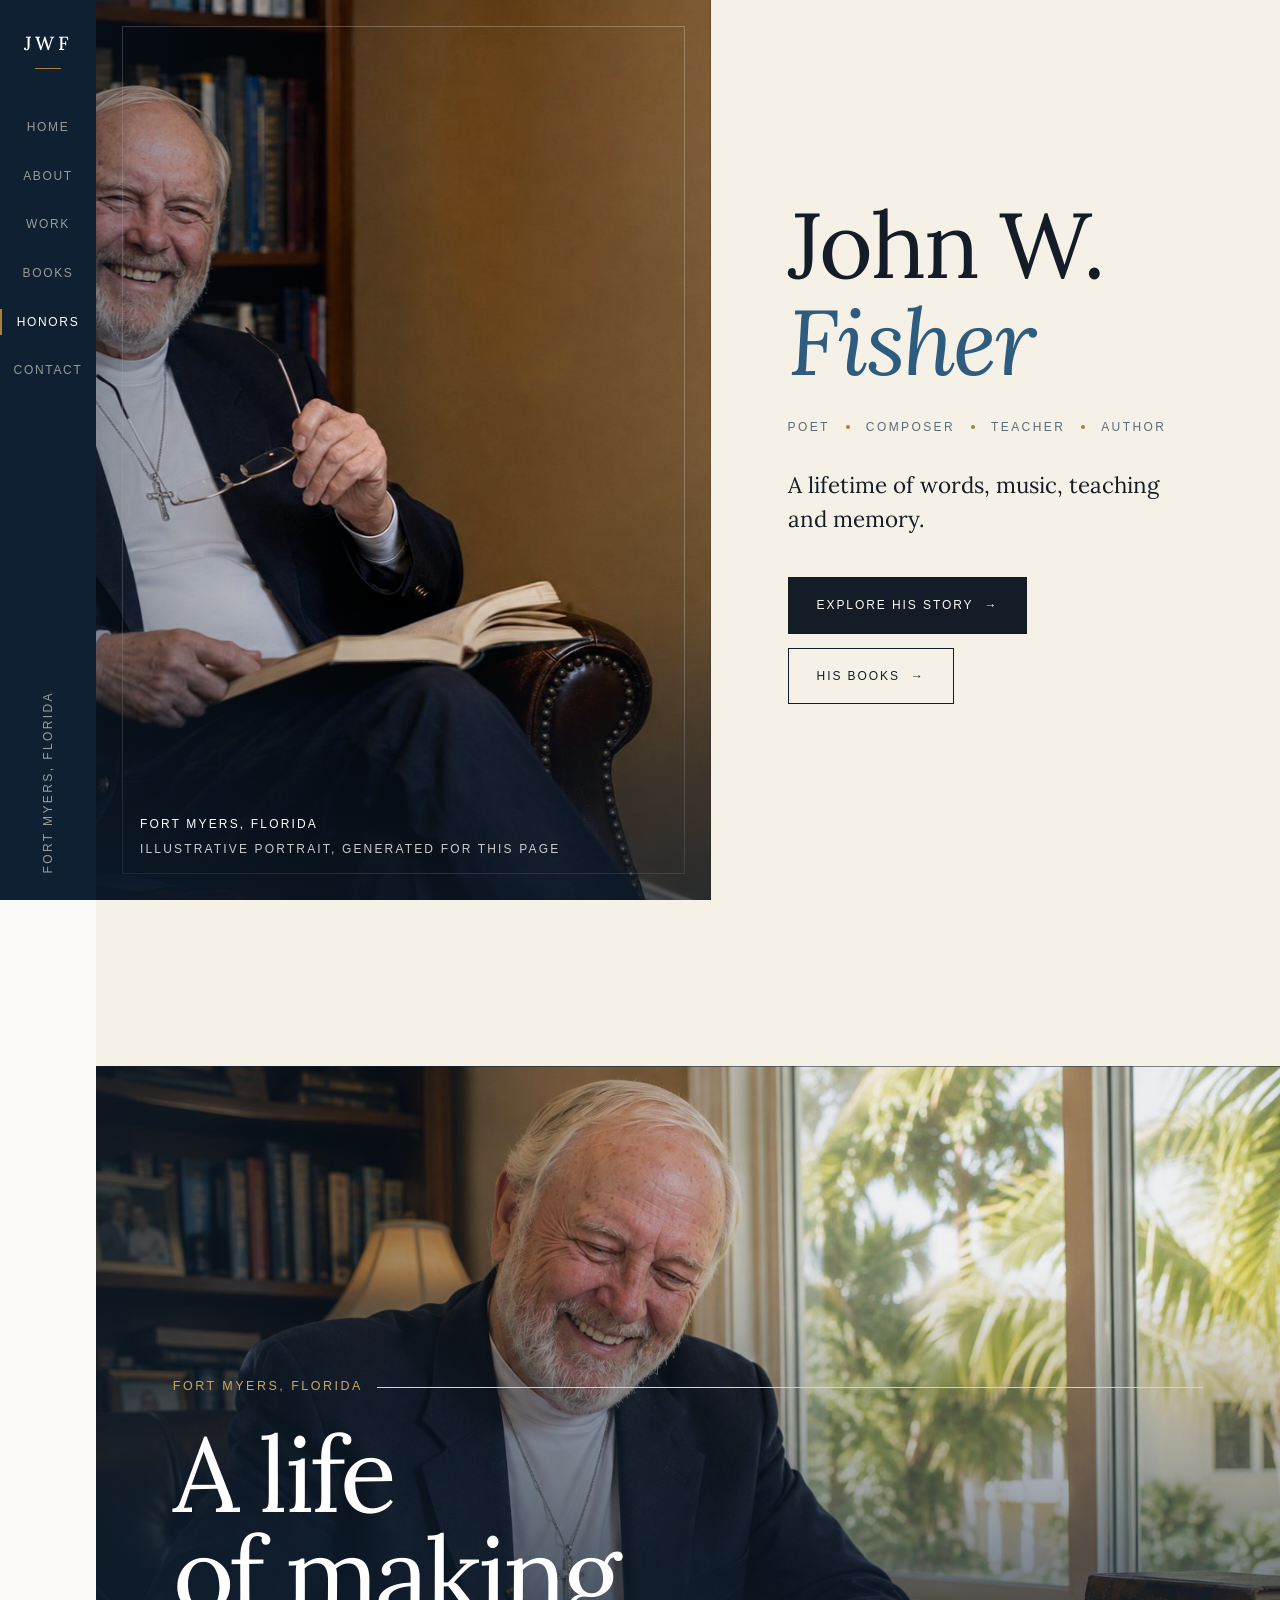
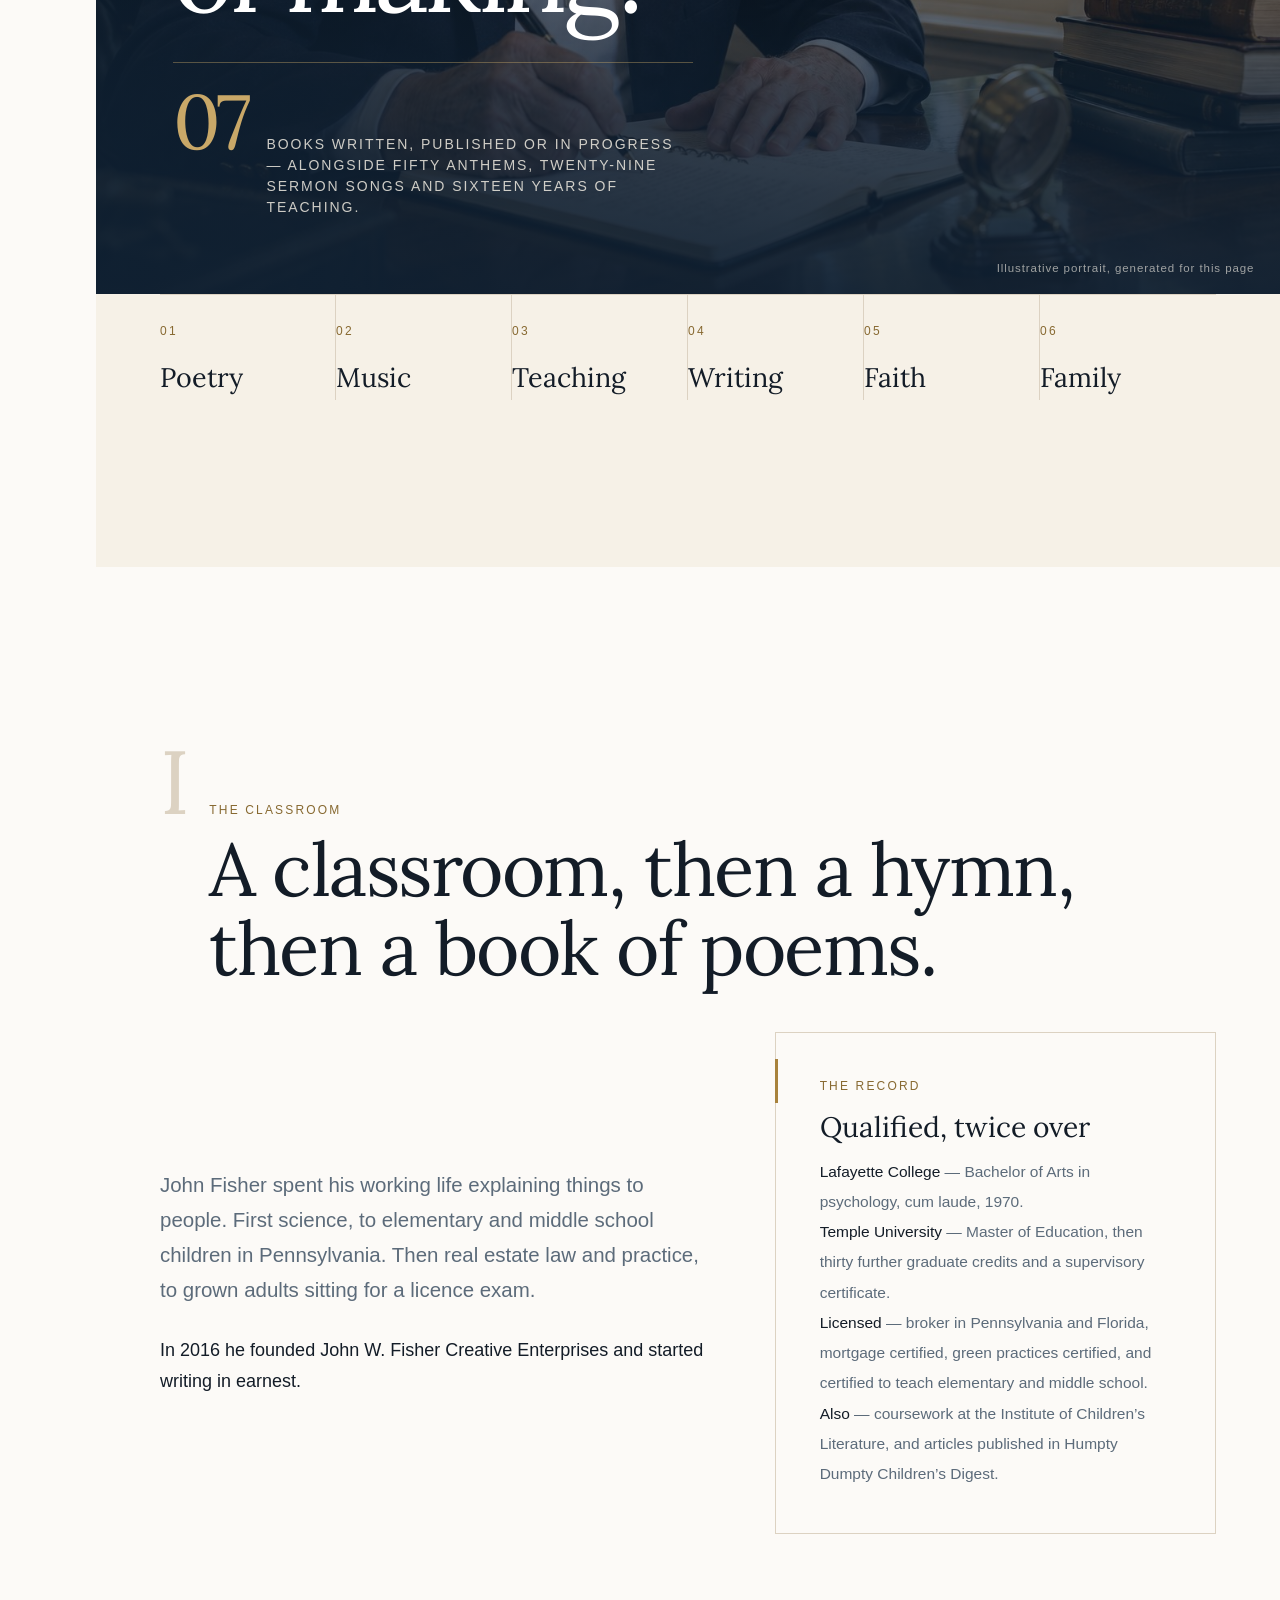
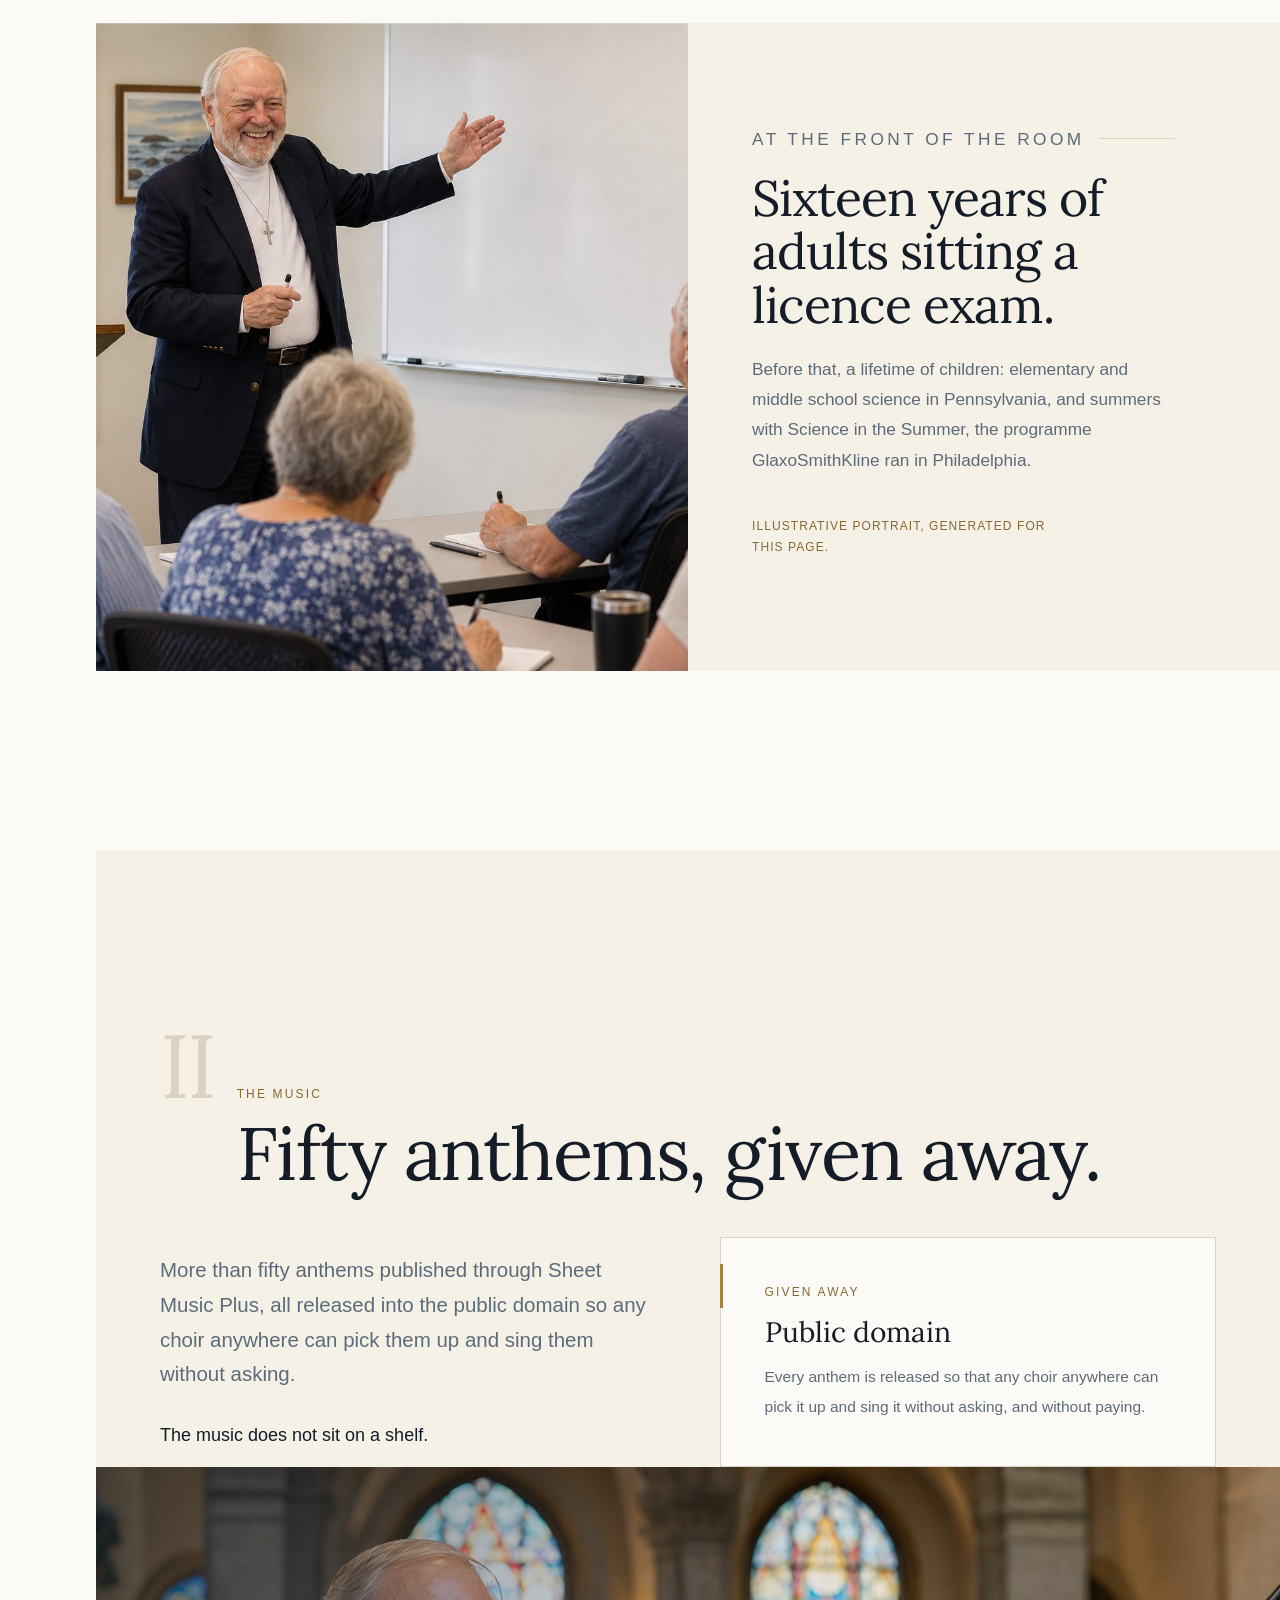
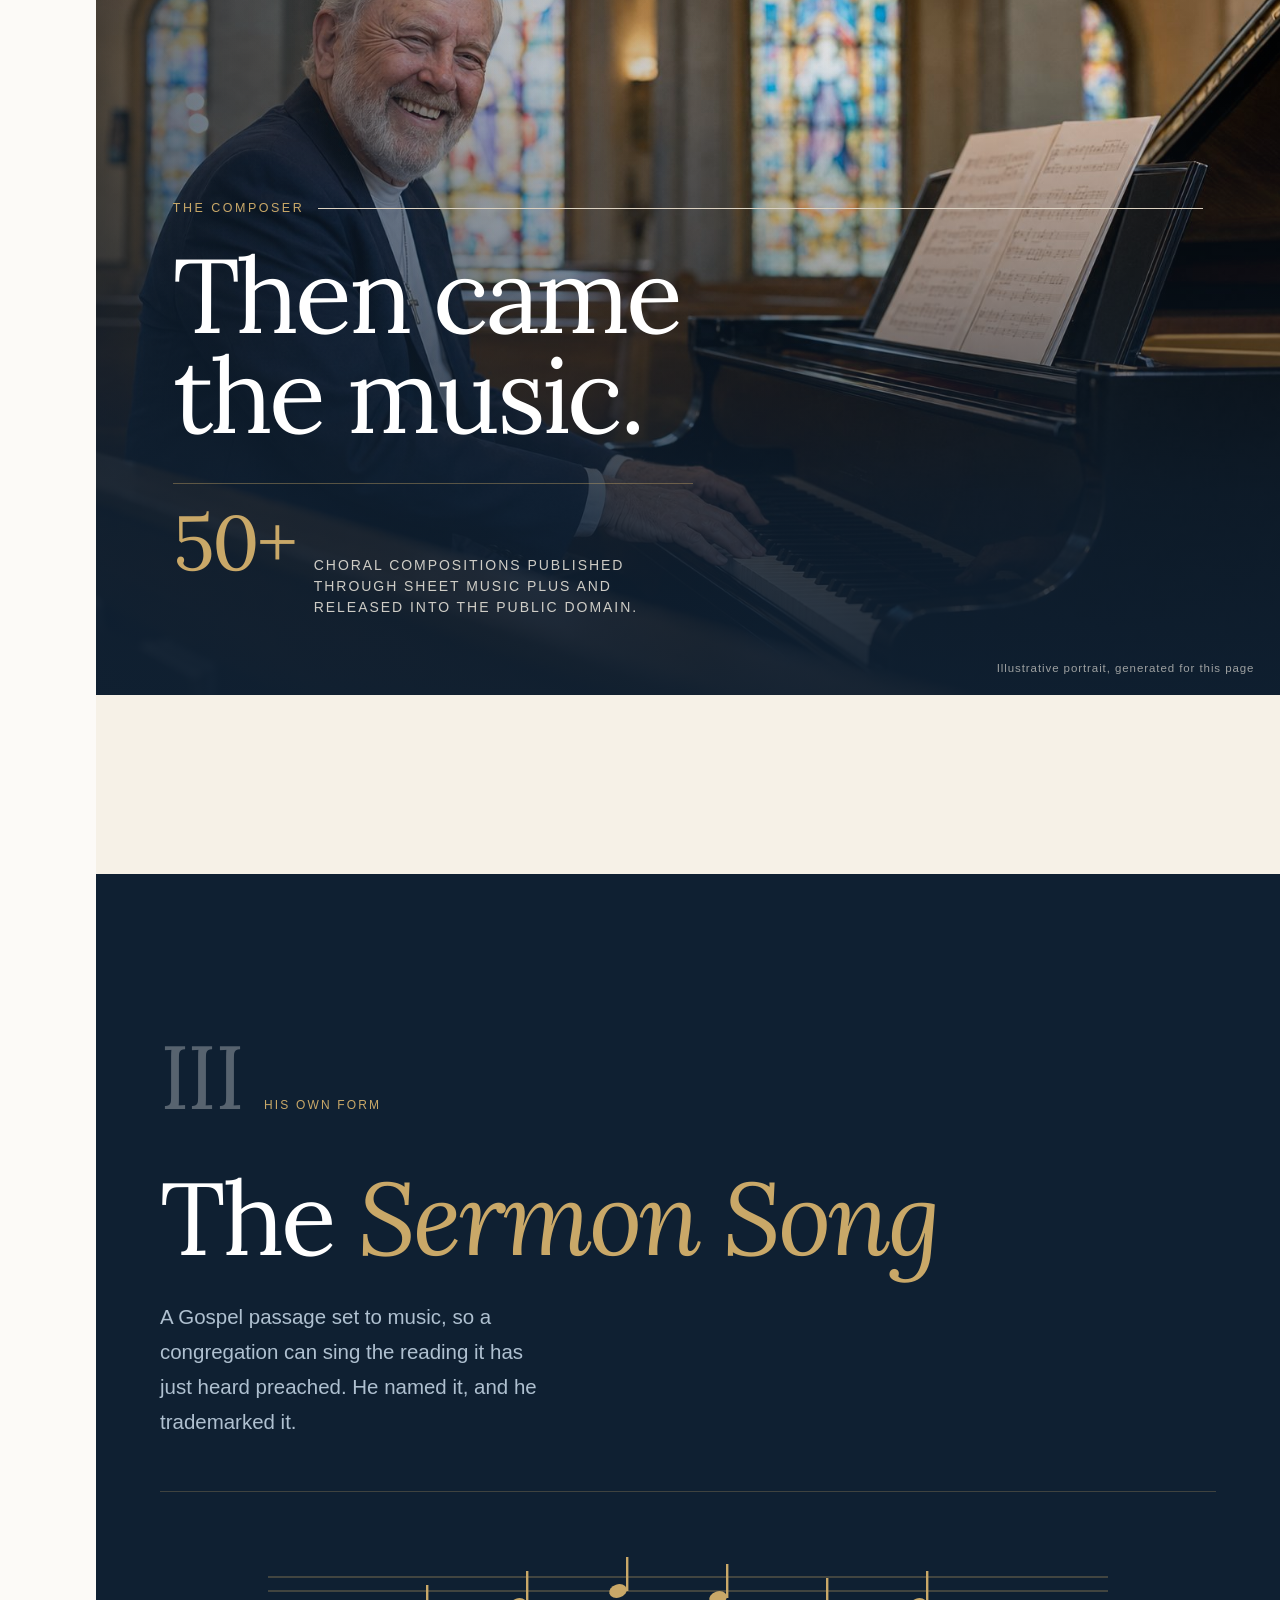
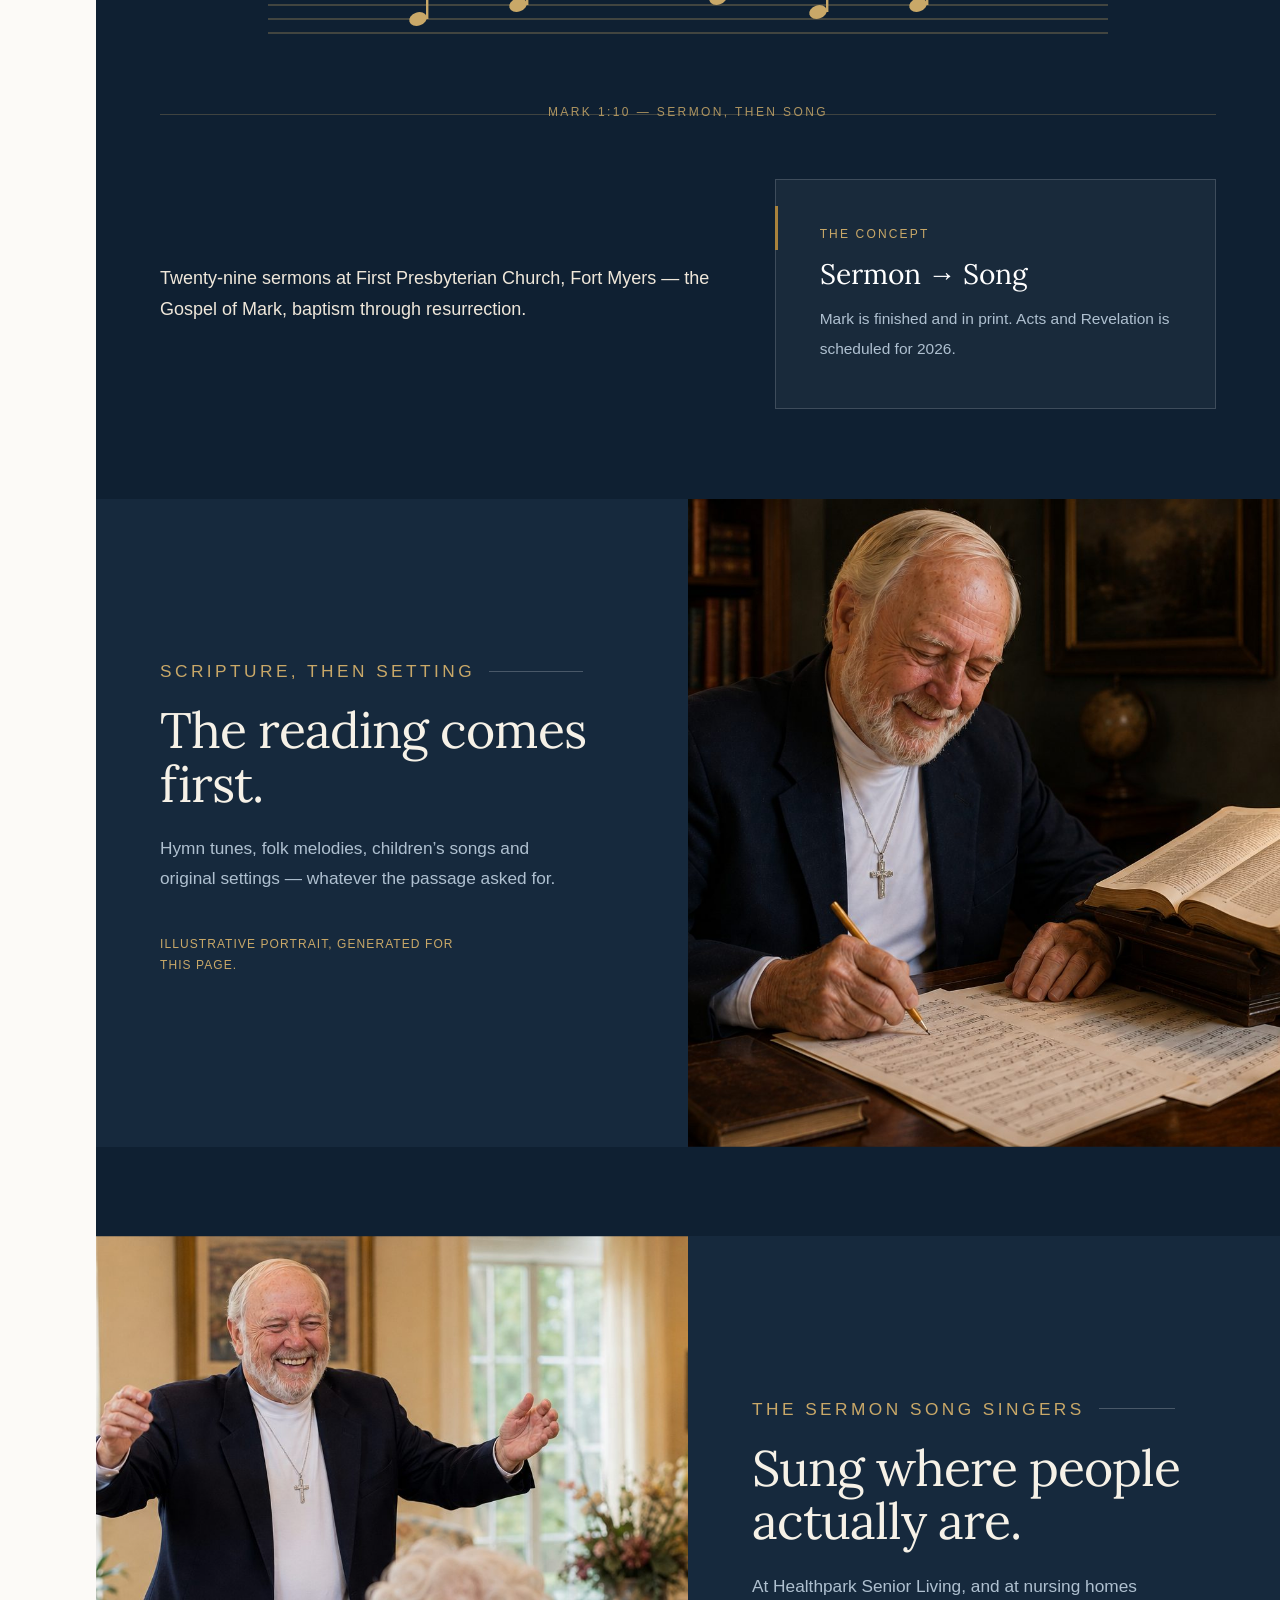
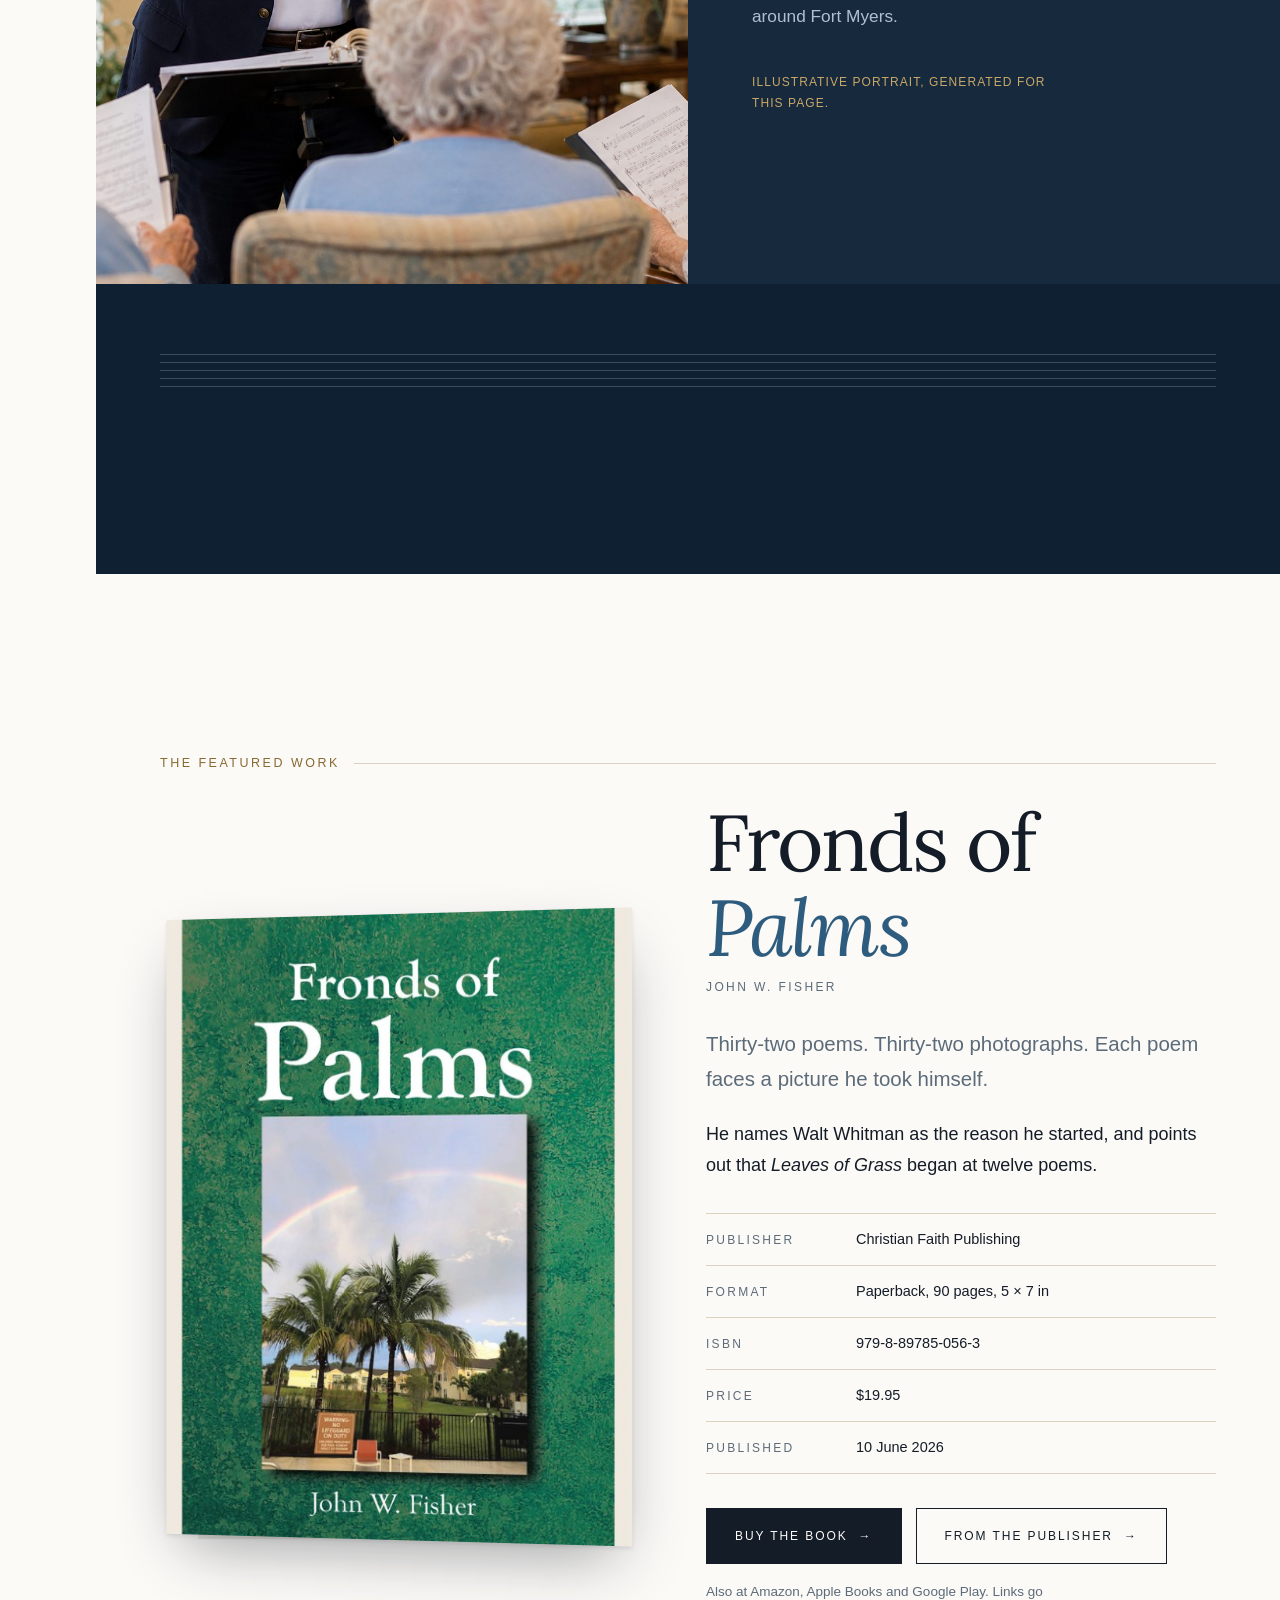
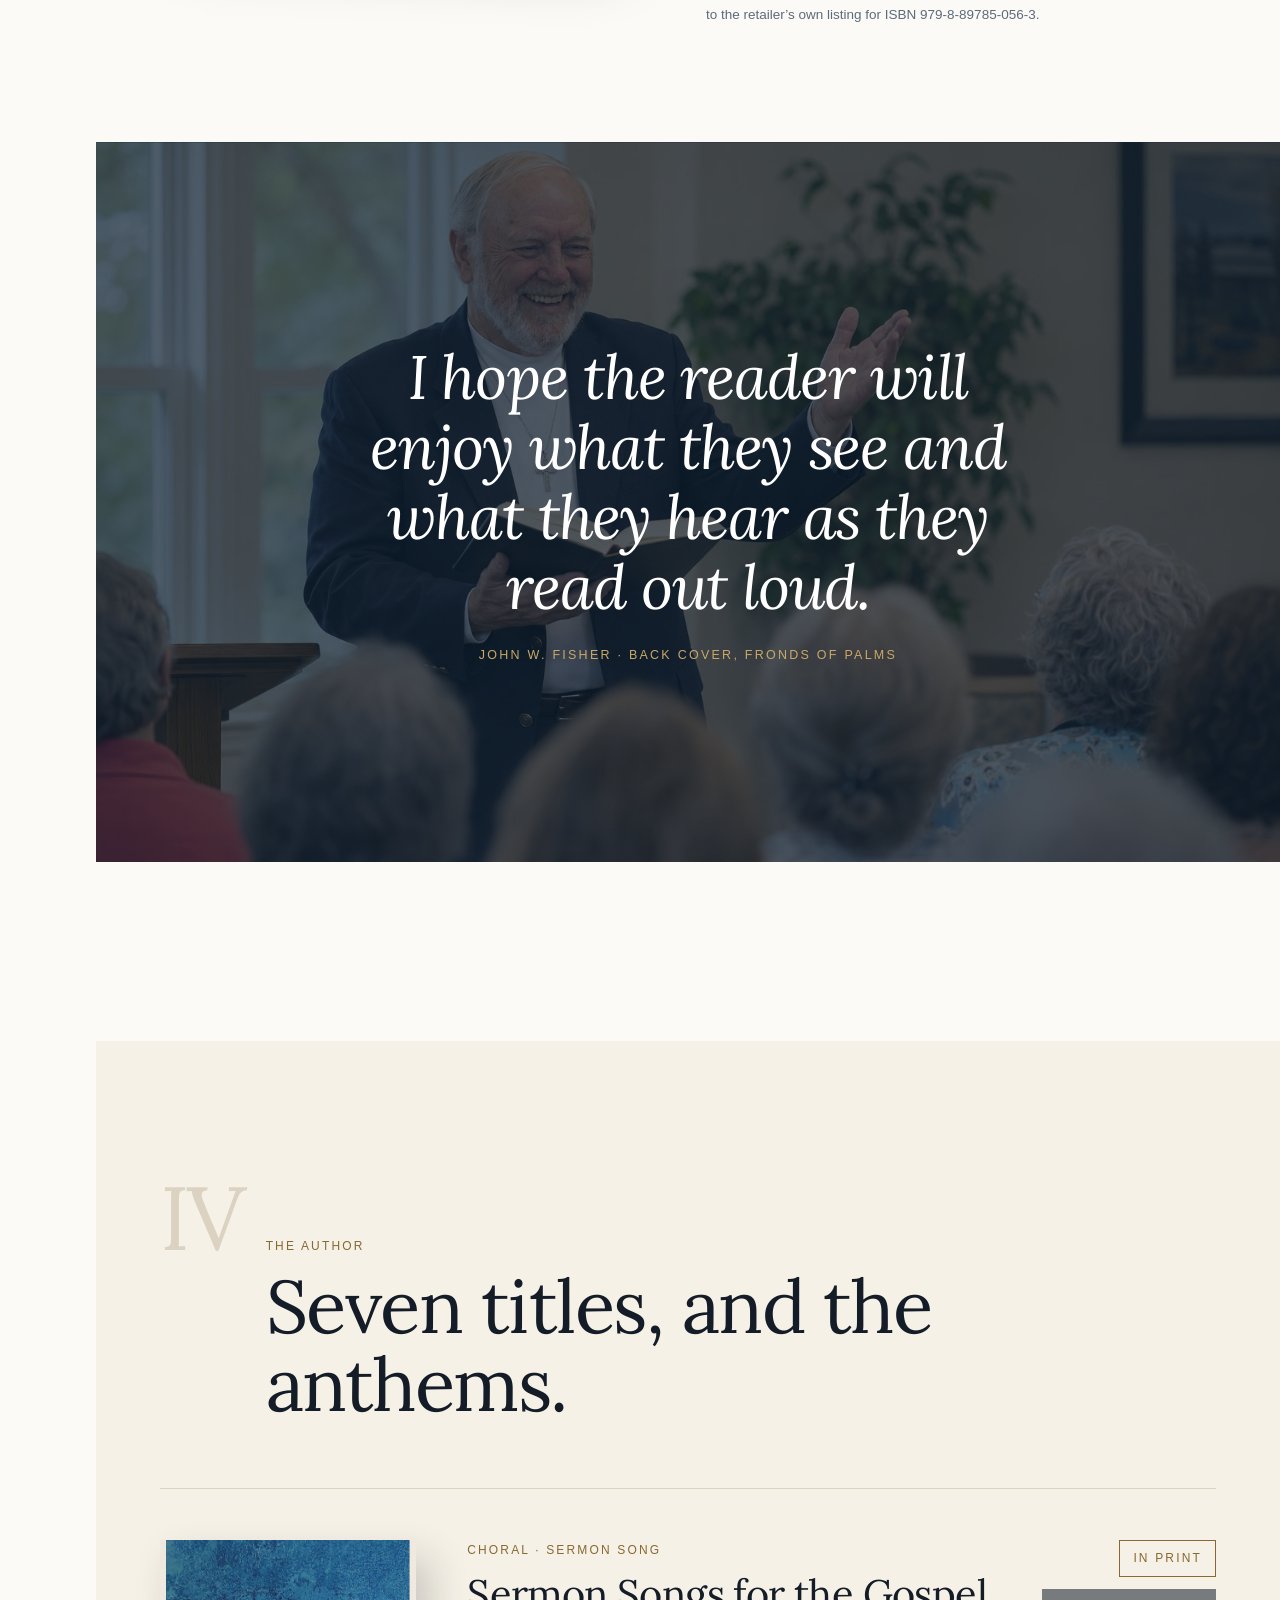
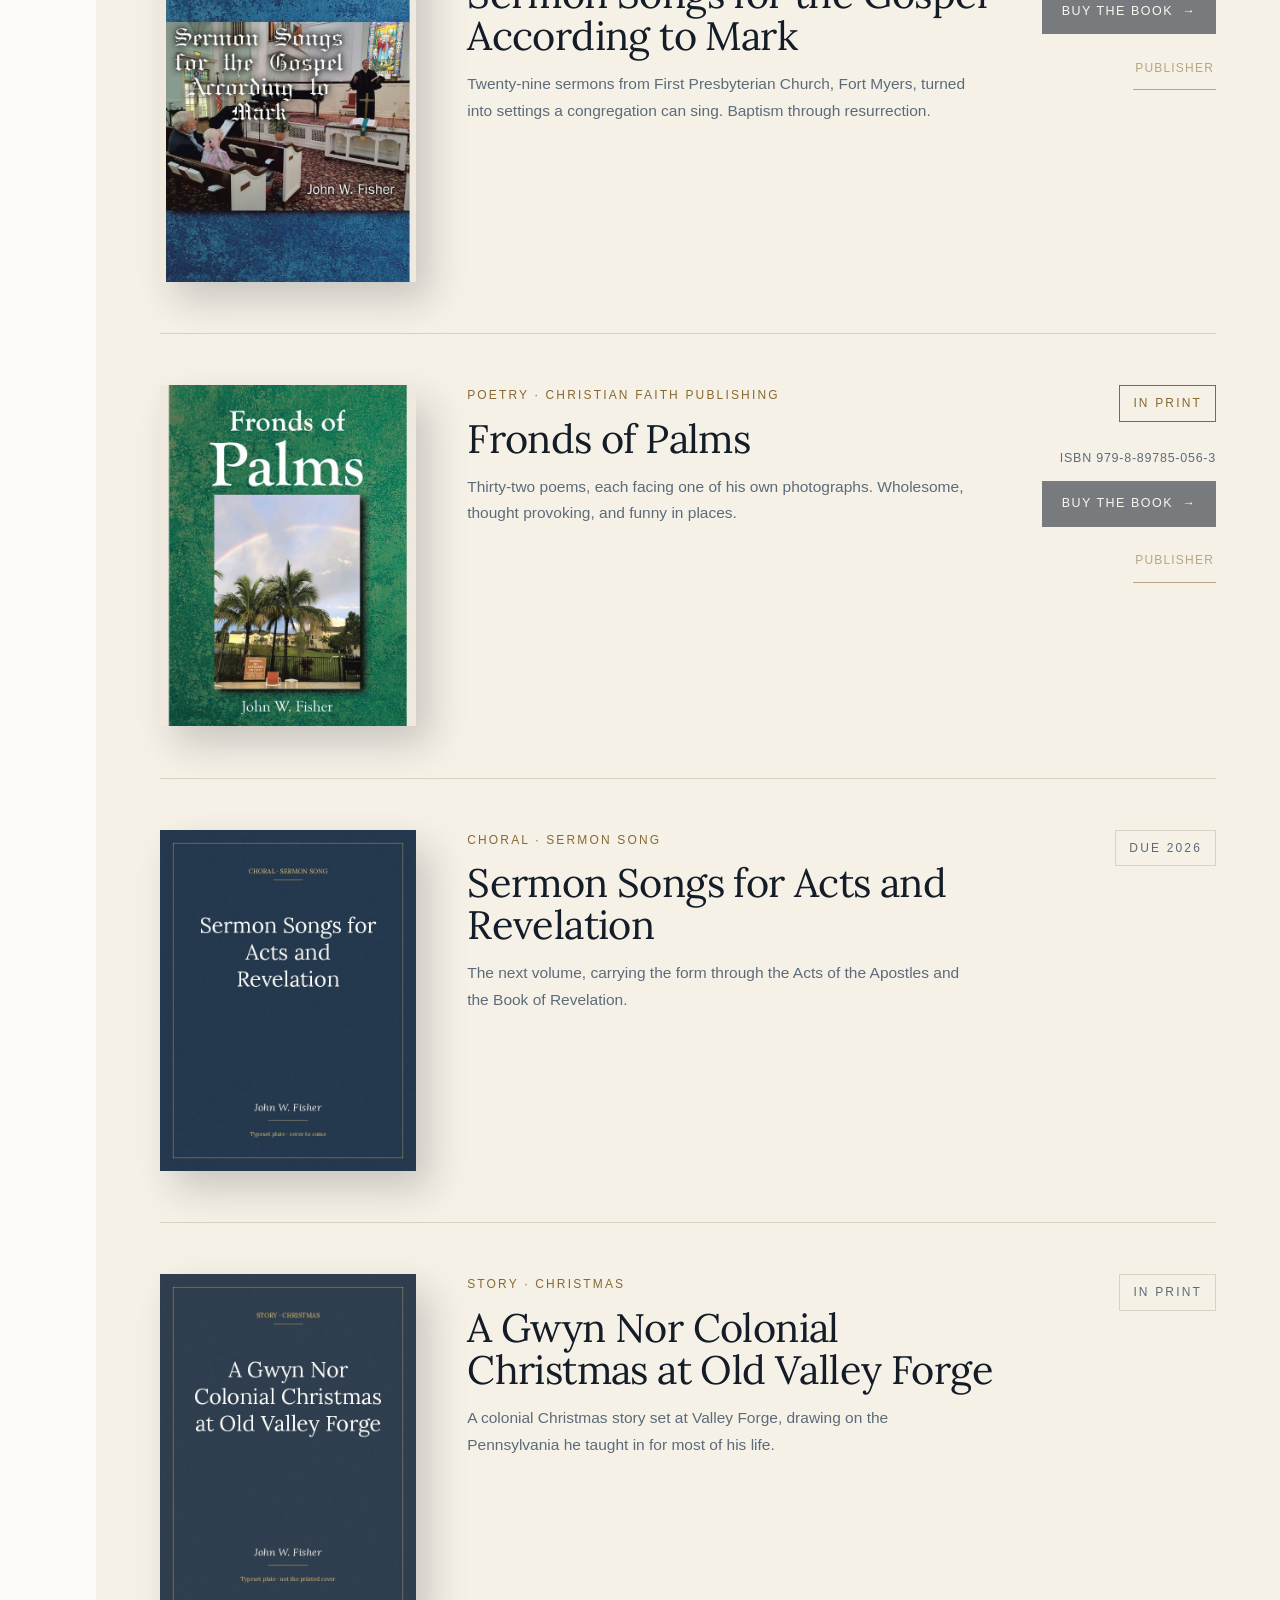
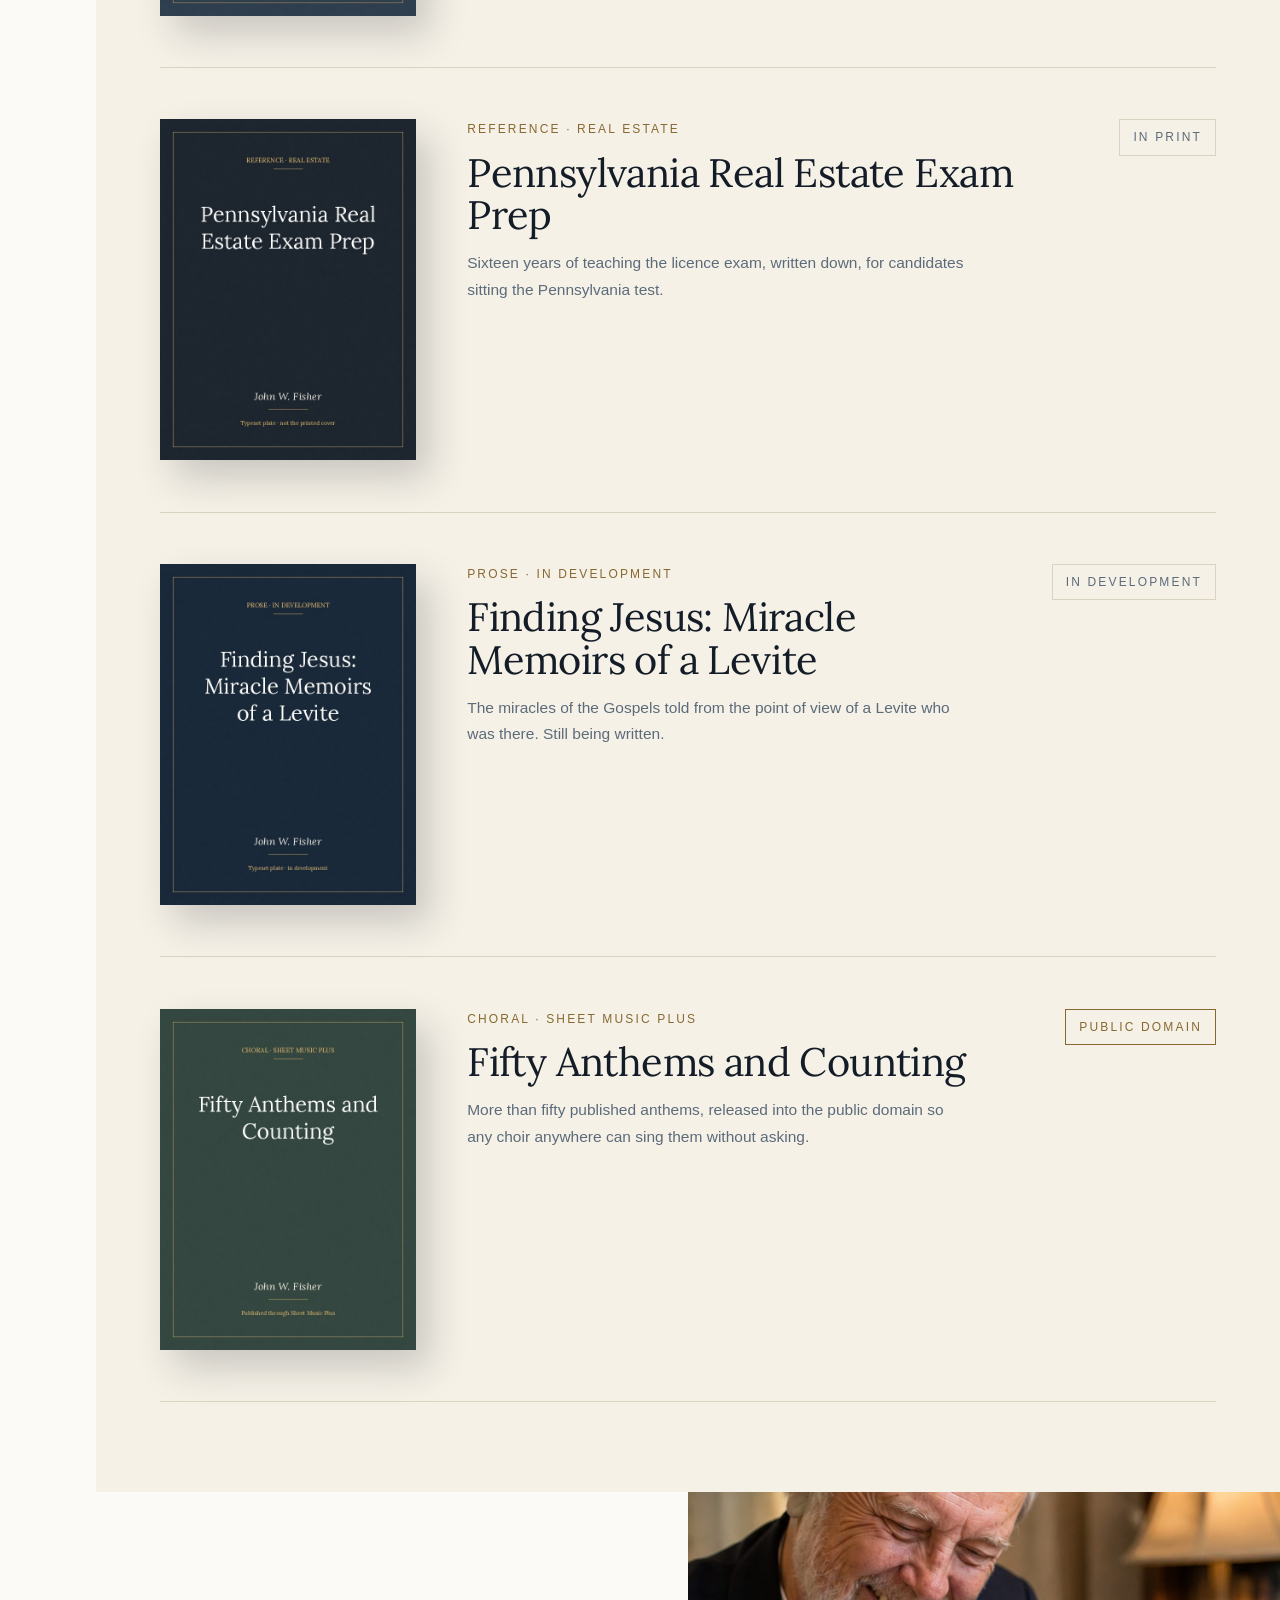
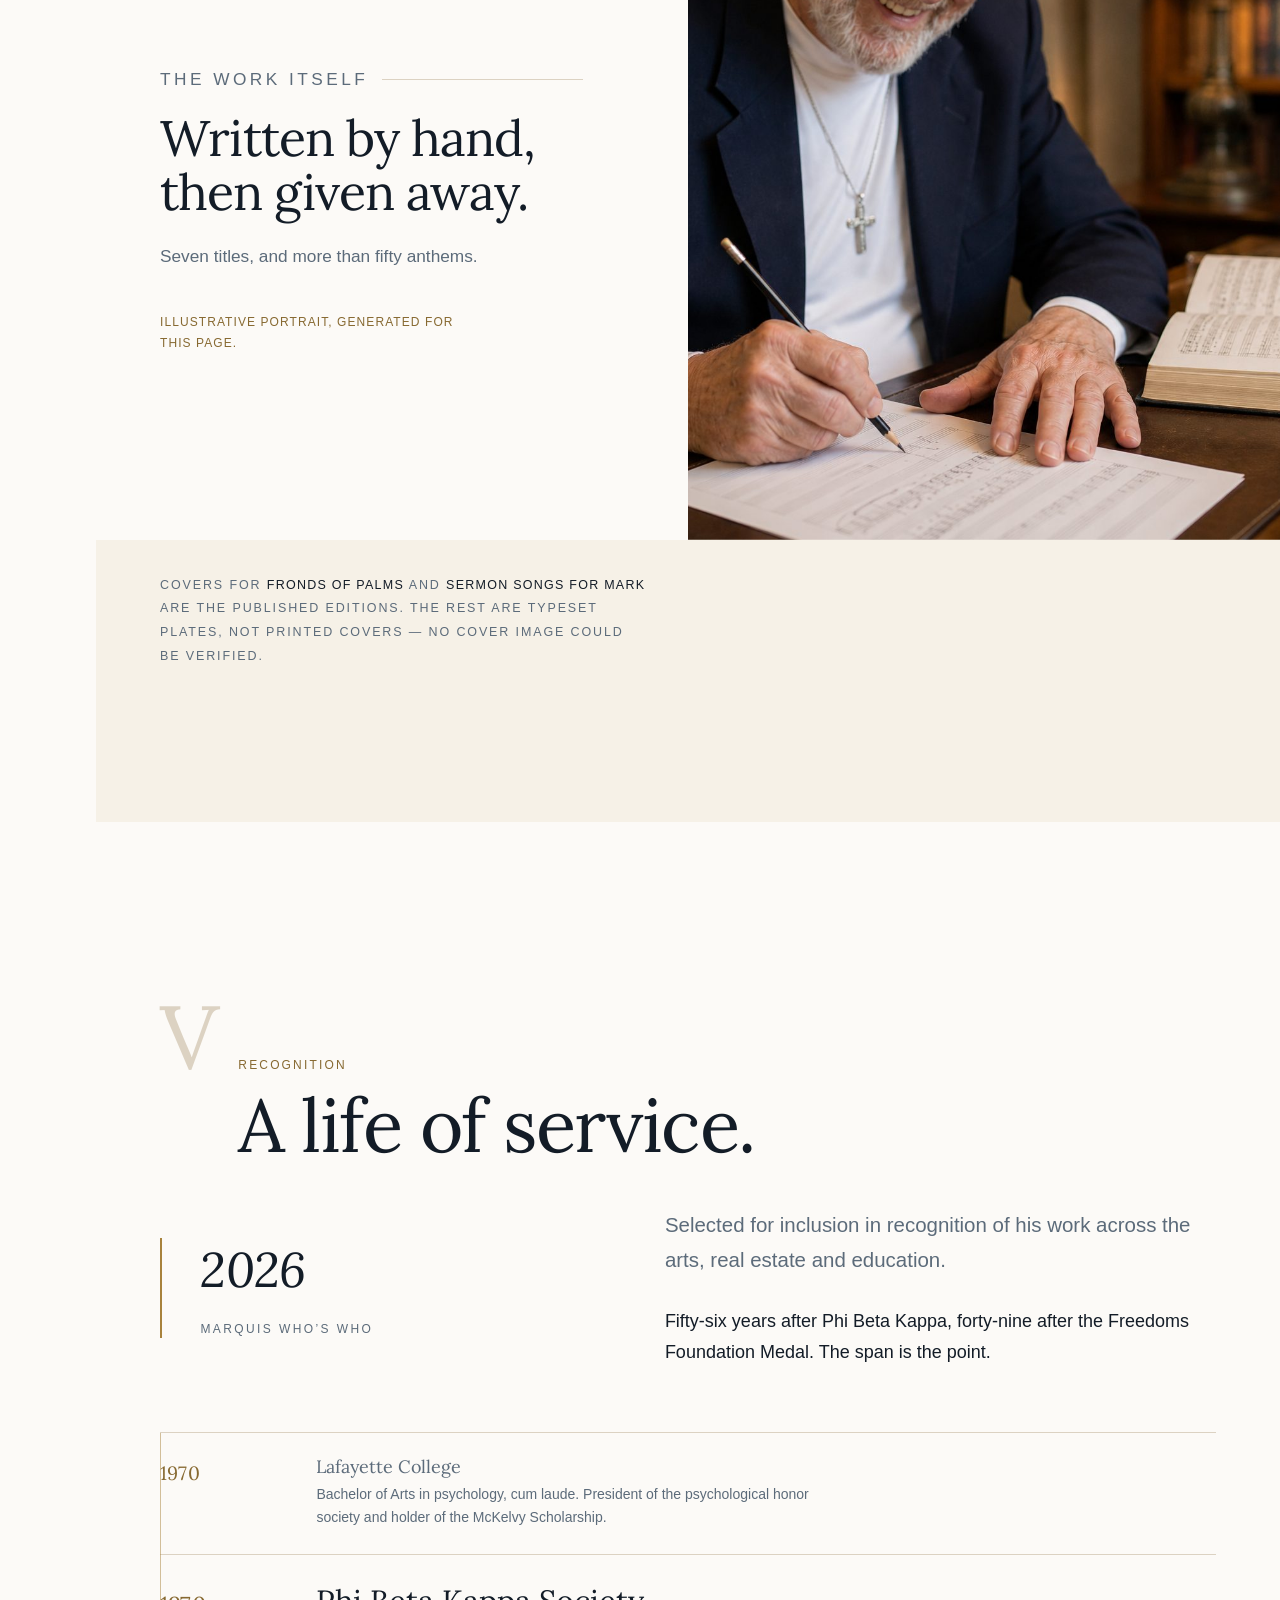
==== commit 317af361: "Add files via upload" ====
--- a/index.html
+++ b/index.html
@@ -122,11 +122,6 @@
                 <p class="lede">John Fisher spent his working life explaining things to people.
                    First science, to elementary and middle school children in Pennsylvania.
                    Then real estate law and practice, to grown adults sitting for a licence exam.</p>
-                <p>He held the front of a room at the Temple University Real Estate Institute
-                   from 2000 to 2016, with a broker's licence in two states behind him. Summers
-                   went to Science in the Summer, the programme GlaxoSmithKline ran for children
-                   in Philadelphia. Columbia University gave him a book award for what he
-                   achieved in education.</p>
                 <p>In 2016 he founded John W. Fisher Creative Enterprises and started writing in
                    earnest.</p>
             </div>
@@ -245,9 +240,8 @@
 
         <div class="split wide-left rv">
             <div class="body-copy">
-                <p>Twenty-nine sermons given at First Presbyterian Church in Fort Myers between
-                   the summer of 2023 and Easter 2024, carrying the Gospel of Mark from the
-                   baptism of Christ through to the resurrection.</p>
+                <p>Twenty-nine sermons at First Presbyterian Church, Fort Myers &mdash; the
+                   Gospel of Mark, baptism through resurrection.</p>
             </div>
             <div class="doc">
                 <span class="stamp">The concept</span>
@@ -442,9 +436,9 @@
         </div>
 
         <p class="caption rv" style="margin-top:34px;max-width:70ch;line-height:1.9">
-            Covers shown for <b>Fronds of Palms</b> and <b>Sermon Songs for Mark</b> are the
-            published editions. The remaining titles are shown as typeset plates because no cover
-            image could be verified; they are not the printed covers.
+            Covers for <b>Fronds of Palms</b> and <b>Sermon Songs for Mark</b> are the published
+            editions. The rest are typeset plates, not printed covers &mdash; no cover image could
+            be verified.
         </p>
     </div>
 </section>
@@ -467,21 +461,20 @@
             <div class="body-copy">
                 <p class="lede">Selected for inclusion in recognition of his work across the arts,
                    real estate and education.</p>
-                <p>It arrives fifty-six years after Phi Beta Kappa gave him an honorary award in
-                   the year he graduated, and forty-nine years after the Freedoms Foundation
-                   Medal. The span is the point.</p>
+                <p>Fifty-six years after Phi Beta Kappa, forty-nine after the Freedoms
+                   Foundation Medal. The span is the point.</p>
             </div>
         </div>
 
         <ol class="ledger rv">
             <li><span class="yr">1970</span><div><h4>Lafayette College</h4><p>Bachelor of Arts in psychology, cum laude. President of the psychological honor society and holder of the McKelvy Scholarship.</p></div></li>
-            <li><span class="yr">1970</span><div><h4>Phi Beta Kappa Society</h4><p>Honorary award, in the same year he graduated.</p></div></li>
-            <li><span class="yr">1977</span><div><h4>Freedoms Foundation Medal</h4><p>Awarded by Founding Forward.</p></div></li>
+            <li class="major"><span class="yr">1970</span><div><h4>Phi Beta Kappa Society</h4><p>Honorary award, in the same year he graduated.</p></div></li>
+            <li class="major"><span class="yr">1977</span><div><h4>Freedoms Foundation Medal</h4><p>Awarded by Founding Forward.</p></div></li>
             <li><span class="yr">&mdash;</span><div><h4>Columbia University book award</h4><p>Given for his accomplishments in education.</p></div></li>
-            <li><span class="yr">2000&ndash;2016</span><div><h4>Temple University Real Estate Institute</h4><p>Sixteen years teaching people to pass a licence exam.</p></div></li>
+            <li class="major"><span class="yr">2000&ndash;2016</span><div><h4>Temple University Real Estate Institute</h4><p>Sixteen years teaching people to pass a licence exam.</p></div></li>
             <li><span class="yr">2016</span><div><h4>John W. Fisher Creative Enterprises LLC</h4><p>Founded with three divisions: music composition, prose writing, and the Sermon Song.</p></div></li>
             <li><span class="yr">2018&ndash;</span><div><h4>First Presbyterian Church</h4><p>An active member. The Sermon Song Singers perform at Healthpark Senior Living and at nursing homes nearby.</p></div></li>
-            <li><span class="yr">2026</span><div><h4>Marquis Who&rsquo;s Who</h4><p>Recognised for expertise across the arts, real estate and education.</p></div></li>
+            <li class="major"><span class="yr">2026</span><div><h4>Marquis Who&rsquo;s Who</h4><p>Recognised for expertise across the arts, real estate and education.</p></div></li>
         </ol>
 
         <div class="spread rv">
@@ -525,13 +518,13 @@
         </div>
 
         <div class="plates">
-            <figure class="plate plate-a rv" style="margin:0">
+            <figure class="plate plate-a plate-lead rv" style="margin:0">
                 <img src="img/cover-fronds.jpg" alt="Fronds of Palms, published cover">
-                <figcaption><b>2026</b> &nbsp;&middot;&nbsp; Fronds of Palms, published cover</figcaption>
-            </figure>
-            <figure class="plate plate-c rv" style="margin:0">
+                <figcaption><b>Published work</b> &nbsp;&middot;&nbsp; Fronds of Palms, 2026</figcaption>
+            </figure>
+            <figure class="plate plate-c plate-lap rv" style="margin:0">
                 <img src="img/cover-mark.jpg" alt="Sermon Songs for Mark, published cover">
-                <figcaption><b>2025</b> &nbsp;&middot;&nbsp; Sermon Songs for Mark, published cover</figcaption>
+                <figcaption><b>Published work</b> &nbsp;&middot;&nbsp; Sermon Songs for Mark, 2025</figcaption>
             </figure>
             <div class="plate plate-b plate-note rv">
                 <span class="n">50+</span>
@@ -539,7 +532,7 @@
             </div>
             <figure class="plate plate-tall rv" style="margin:0">
                 <img src="img/john-portrait.jpg" alt="Portrait of John W. Fisher">
-                <figcaption><b>2026</b> &nbsp;&middot;&nbsp; At a signing, Fort Myers</figcaption>
+                <figcaption><b>Fort Myers &middot; 2026</b> &nbsp;&middot;&nbsp; Photographed at a signing</figcaption>
             </figure>
             <div class="plate plate-wide plate-note rv">
                 <span class="n">56</span>
@@ -549,9 +542,8 @@
         </div>
 
         <p class="caption rv" style="margin-top:36px;max-width:74ch;line-height:1.9">
-            This archive shows only material that exists and could be verified: two published
-            covers and one photograph. Sheet music, teaching papers, certificates and photographs
-            from the Pennsylvania years would belong here and have not been supplied.
+            Only material that exists and could be verified. Sheet music, teaching papers and
+            photographs from the Pennsylvania years would belong here and have not been supplied.
         </p>
     </div>
 </section>
@@ -563,8 +555,8 @@
         <h2 class="rv" style="font-size:clamp(36px,5.6vw,86px);font-weight:300;letter-spacing:-.025em">Let&rsquo;s keep the<br>conversation going.</h2>
 
         <div class="overlay rv">
-            <img src="img/scene-portrait.jpg" width="1536" height="1024"
-                 alt="Head and shoulders portrait of John W. Fisher looking at the camera"
+            <img src="img/scene-outdoors.jpg" width="1536" height="1024"
+                 alt="John W. Fisher walking on a palm-lined street in Fort Myers in morning light"
                  loading="lazy" decoding="async">
             <div class="overlay-inner">
                 <p class="eyebrow">The man behind the work</p>
--- a/css/site.css
+++ b/css/site.css
@@ -247,7 +247,7 @@
 /* =================================================================
    CHAPTERS
    ================================================================= */
-.chapter{ padding:clamp(80px,11vw,150px) 0; }
+.chapter{ padding:clamp(96px,14vw,210px) 0; }
 .chapter-head{ display:flex; align-items:baseline; gap:22px; margin-bottom:44px; }
 .chapter-num{
     font-family:var(--display); font-size:clamp(58px,7vw,116px); font-weight:400;
@@ -262,7 +262,7 @@
 /* The dark brass is calibrated for ivory and paper. On the navy band it read
    3.22:1, under the 4.5:1 floor; --brass-light is the navy-ground twin. */
 .band-navy .chapter-title .kicker{ color:var(--brass-light); }
-.chapter-title h2{ font-size:clamp(38px,5.2vw,76px); font-weight:400; letter-spacing:-.02em; }
+.chapter-title h2{ font-size:clamp(42px,5.8vw,84px); font-weight:400; letter-spacing:-.02em; }
 
 .split{ display:grid; grid-template-columns:1fr 1fr; gap:clamp(34px,5vw,84px); align-items:center; }
 .split.wide-left{ grid-template-columns:1.25fr 1fr; }
@@ -335,7 +335,7 @@
 /* =================================================================
    FEATURED BOOK — publisher spread
    ================================================================= */
-.feature{ padding:clamp(80px,11vw,160px) 0; }
+.feature{ padding:clamp(96px,14vw,220px) 0; }
 .feature-grid{ display:grid; grid-template-columns:1fr 1fr; gap:clamp(36px,6vw,96px); align-items:center; }
 .book-plate{ position:relative; }
 .book-plate::before{
@@ -357,7 +357,7 @@
 @media (prefers-reduced-motion: reduce){
     .book-plate img,.book-plate:hover img{ transform:none; transition:none; }
 }
-.feature h2{ font-size:clamp(38px,5.4vw,82px); font-weight:400; letter-spacing:-.025em; margin-bottom:8px; }
+.feature h2{ font-size:clamp(44px,6.2vw,96px); font-weight:400; letter-spacing:-.025em; margin-bottom:8px; }
 .feature h2 em{ font-style:italic; display:block; color:var(--blue); }
 .byline{
     font-size:12px; letter-spacing:.2em; text-transform:uppercase; color:var(--muted);
@@ -394,7 +394,7 @@
     font-size:12px; letter-spacing:.2em; text-transform:uppercase; color:var(--brass);
     display:block; margin-bottom:12px;
 }
-.vol h3{ font-family:var(--display); font-size:clamp(27px,2.9vw,42px); font-weight:400; margin-bottom:14px; letter-spacing:-.015em; }
+.vol h3{ font-family:var(--display); font-size:clamp(28px,3.1vw,46px); font-weight:400; margin-bottom:14px; letter-spacing:-.015em; }
 .vol p{ margin:0; color:var(--muted); font-size:15.5px; max-width:58ch; }
 .vol-meta{ text-align:right; min-width:150px; }
 .vol-status{
@@ -408,7 +408,7 @@
 /* =================================================================
    ARCHIVE — only real artifacts, honestly captioned
    ================================================================= */
-.archive{ padding:clamp(80px,11vw,150px) 0; }
+.archive{ padding:clamp(96px,14vw,210px) 0; }
 .plates{
     display:grid; gap:clamp(20px,2.6vw,38px);
     grid-template-columns:repeat(12,1fr); margin-top:clamp(40px,5vw,66px);
@@ -433,7 +433,7 @@
     border:1px solid var(--rule); padding:clamp(22px,2.6vw,34px); background:var(--paper);
 }
 .plate-note .n{
-    font-family:var(--display); font-size:clamp(38px,4.4vw,68px); font-weight:400;
+    font-family:var(--display); font-size:clamp(42px,5.2vw,80px); font-weight:400;
     color:var(--brass); line-height:1; margin-bottom:12px;
 }
 .plate-note p{ margin:0; font-size:14.5px; color:var(--muted); }
@@ -716,7 +716,7 @@
     display:grid; grid-template-columns:1fr 1fr; align-items:stretch;
     margin-top:clamp(46px,7vw,92px);
 }
-.spread-figure{ margin:0; position:relative; overflow:hidden; min-height:clamp(380px,62vh,720px); }
+.spread-figure{ margin:0; position:relative; overflow:hidden; min-height:clamp(420px,72vh,840px); }
 .spread-figure img{
     width:100%; height:100%; object-fit:cover; display:block;
     transition:transform .9s cubic-bezier(.2,.7,.3,1);
@@ -730,7 +730,7 @@
 .spread-body .eyebrow{ margin-bottom:18px; }
 .spread-body h3{
     font-family:var(--display); font-weight:400; letter-spacing:-.02em;
-    font-size:clamp(30px,3.6vw,54px); line-height:1.08; margin:0 0 20px;
+    font-size:clamp(31px,3.9vw,60px); line-height:1.07; margin:0 0 22px;
 }
 .spread-body p{ font-size:clamp(17px,1.35vw,19.5px); line-height:1.75; color:var(--muted); max-width:44ch; margin:0 0 1.1em; }
 .spread-flip .spread-figure{ order:2; }
@@ -741,7 +741,7 @@
     position:relative; width:var(--bleed); max-width:var(--bleed);
     margin-left:calc(50% - var(--bleed) / 2);
     margin-right:calc(50% - var(--bleed) / 2);
-    min-height:clamp(520px,86vh,940px);
+    min-height:clamp(560px,92vh,1040px);
     display:flex; align-items:flex-end;
     overflow:hidden; isolation:isolate;
 }
@@ -764,7 +764,7 @@
 .overlay .eyebrow{ color:var(--brass-light); }
 .overlay h2{
     font-family:var(--display); font-weight:400; color:#fff;
-    font-size:clamp(44px,7.4vw,124px); line-height:.98; letter-spacing:-.03em;
+    font-size:clamp(48px,8.2vw,140px); line-height:.95; letter-spacing:-.035em;
     margin:14px 0 0; text-wrap:balance;
 }
 .overlay .stat{
@@ -773,7 +773,7 @@
 }
 .overlay .stat b{
     font-family:var(--display); font-weight:400; color:var(--brass-light);
-    font-size:clamp(40px,5vw,76px); line-height:1; letter-spacing:-.03em;
+    font-size:clamp(48px,6vw,96px); line-height:1; letter-spacing:-.035em;
 }
 .overlay .stat span{
     font-size:14px; letter-spacing:.14em; text-transform:uppercase;
@@ -790,7 +790,7 @@
     --bleed:calc(100vw - var(--rail));
     position:relative; width:var(--bleed); max-width:var(--bleed);
     margin:clamp(46px,7vw,92px) calc(50% - var(--bleed) / 2) 0;
-    min-height:clamp(440px,72vh,760px);
+    min-height:clamp(500px,80vh,880px);
     display:grid; place-items:center; overflow:hidden; isolation:isolate;
 }
 .quote-plate > img{
@@ -801,7 +801,7 @@
 .quote-plate blockquote{
     margin:0; padding:clamp(30px,5vw,72px); max-width:22ch; text-align:center;
     font-family:var(--display); font-style:italic; font-weight:400; color:#fff;
-    font-size:clamp(28px,4.2vw,64px); line-height:1.16; letter-spacing:-.015em;
+    font-size:clamp(30px,4.8vw,74px); line-height:1.14; letter-spacing:-.018em;
 }
 .quote-plate cite{
     display:block; margin-top:26px; font-style:normal; font-family:var(--body);
@@ -953,3 +953,134 @@
     .vol-cover{ max-width:220px; }
     .vol-meta{ flex-direction:row; align-items:center; justify-content:flex-start; flex-wrap:wrap; }
 }
+
+/* ============================================================
+   20. MOTION
+   Everything here is opacity and transform only, so nothing
+   triggers layout. The resting state of every element is
+   *visible*: the script adds .js-motion and only then are the
+   start states applied. A failed script therefore costs an
+   animation and never costs content.
+   ============================================================ */
+
+/* --- hero entrance: image uncovers, then name, roles, line, buttons --- */
+.js-motion .hero-art img{ clip-path:inset(0 0 100% 0); transform:scale(1.06); }
+.js-motion .hero-art.in img{
+    clip-path:inset(0 0 0 0); transform:scale(1);
+    transition:clip-path 1s cubic-bezier(.22,.7,.25,1), transform 1.4s cubic-bezier(.22,.7,.25,1);
+}
+.js-motion .hero-text > *{ opacity:0; transform:translateY(18px); }
+.js-motion .hero-text.in > *{
+    opacity:1; transform:none;
+    transition:opacity .7s ease, transform .7s cubic-bezier(.22,.7,.25,1);
+}
+.js-motion .hero-text.in > *:nth-child(1){ transition-delay:.20s; }
+.js-motion .hero-text.in > *:nth-child(2){ transition-delay:.34s; }
+.js-motion .hero-text.in > *:nth-child(3){ transition-delay:.46s; }
+.js-motion .hero-text.in > *:nth-child(4){ transition-delay:.58s; }
+
+/* --- editorial mask reveal on the major photographs --- */
+.js-motion .spread-figure img,
+.js-motion .overlay > img,
+.js-motion .quote-plate > img{ clip-path:inset(0 0 100% 0); }
+.js-motion .in-view .spread-figure img,
+.js-motion .overlay.in-view > img,
+.js-motion .quote-plate.in-view > img{
+    clip-path:inset(0 0 0 0);
+    transition:clip-path 1.05s cubic-bezier(.22,.7,.25,1);
+}
+/* The body copy beside a photograph follows it rather than arriving together. */
+.js-motion .spread-body > *{ opacity:0; transform:translateY(16px); }
+.js-motion .in-view .spread-body > *{
+    opacity:1; transform:none;
+    transition:opacity .65s ease, transform .65s cubic-bezier(.22,.7,.25,1);
+}
+.js-motion .in-view .spread-body > *:nth-child(1){ transition-delay:.26s; }
+.js-motion .in-view .spread-body > *:nth-child(2){ transition-delay:.36s; }
+.js-motion .in-view .spread-body > *:nth-child(3){ transition-delay:.46s; }
+.js-motion .in-view .spread-body > *:nth-child(4){ transition-delay:.56s; }
+
+/* --- photograph hover: restrained, and only where a pointer exists --- */
+@media (hover:hover) and (pointer:fine){
+    .overlay > img, .quote-plate > img{ transition:transform 1.1s cubic-bezier(.2,.7,.3,1); }
+    .overlay:hover > img, .quote-plate:hover > img{ transform:scale(1.03); }
+}
+
+/* --- the timeline draws itself as it is read --- */
+.ledger{ position:relative; }
+.ledger::before{
+    content:""; position:absolute; left:0; top:0; bottom:0; width:1px;
+    background:var(--brass-rule); opacity:.5;
+    transform:scaleY(0); transform-origin:top;
+}
+.js-motion .ledger.in-view::before{
+    transform:scaleY(1); transition:transform 1.5s cubic-bezier(.3,.6,.3,1);
+}
+.js-motion .ledger li{ opacity:0; transform:translateX(-14px); }
+.js-motion .ledger.in-view li{
+    opacity:1; transform:none;
+    transition:opacity .55s ease, transform .55s cubic-bezier(.22,.7,.25,1);
+}
+.js-motion .ledger.in-view li:nth-child(1){ transition-delay:.20s; }
+.js-motion .ledger.in-view li:nth-child(2){ transition-delay:.31s; }
+.js-motion .ledger.in-view li:nth-child(3){ transition-delay:.42s; }
+.js-motion .ledger.in-view li:nth-child(4){ transition-delay:.53s; }
+.js-motion .ledger.in-view li:nth-child(5){ transition-delay:.64s; }
+.js-motion .ledger.in-view li:nth-child(6){ transition-delay:.75s; }
+.js-motion .ledger.in-view li:nth-child(7){ transition-delay:.86s; }
+.js-motion .ledger.in-view li:nth-child(8){ transition-delay:.97s; }
+
+/* Not every honour carries the same weight. The four the brief names are
+   raised; the rest recede rather than being deleted. */
+.ledger li.major h4{ font-size:clamp(24px,2.4vw,36px); }
+.ledger li.major .yr{ color:var(--brass); font-size:clamp(19px,1.8vw,26px); }
+.ledger li.major{ padding-block:clamp(20px,2.4vw,34px); }
+.ledger li.major::marker{ content:none; }
+.ledger li:not(.major) h4{ font-size:clamp(17px,1.4vw,20px); color:var(--muted); }
+.ledger li:not(.major) p{ font-size:14px; }
+
+/* --- book hover: lift, and the actions arrive with it --- */
+@media (hover:hover) and (pointer:fine){
+    .vol-meta .vol-buy, .vol-meta .vol-pub{
+        opacity:.55; transition:opacity .35s ease, background .3s ease, transform .3s ease, color .3s ease;
+    }
+    .vol:hover .vol-buy, .vol:hover .vol-pub, .vol:focus-within .vol-buy, .vol:focus-within .vol-pub{ opacity:1; }
+    .vol:hover .vol-cover img{ transform:translateY(-7px) scale(1.02); }
+}
+
+/* --- parallax, desktop only, capped at 26px --- */
+.js-motion .hero-art img{ will-change:transform; }
+
+@media (prefers-reduced-motion: reduce){
+    .js-motion .hero-art img,
+    .js-motion .hero-text > *,
+    .js-motion .spread-figure img,
+    .js-motion .overlay > img,
+    .js-motion .quote-plate > img,
+    .js-motion .spread-body > *,
+    .js-motion .ledger li{
+        opacity:1 !important; transform:none !important; clip-path:none !important;
+        transition:none !important;
+    }
+    .js-motion .ledger::before{ transform:scaleY(1); transition:none; }
+}
+
+/* Archive: a collection laid out on a table, not a row of equal cards.
+   The lead cover runs larger than the rest and the second overlaps it
+   slightly, which is what stops the grid reading as a card list. */
+/* Two clean rows of twelve. span 6 + span 4 left a 2-column remainder that
+   pulled the notes and the portrait into a ragged third row. */
+.plate-lead{ grid-column:span 7; }
+.plate-lead img{ box-shadow:0 3px 6px rgba(19,28,39,.12), 0 30px 64px -20px rgba(19,28,39,.44); }
+.plate-lap{ grid-column:span 5; align-self:end; }
+.plate-lap img{ box-shadow:0 2px 5px rgba(19,28,39,.10), 0 22px 48px -18px rgba(19,28,39,.38); }
+@media (min-width:901px){
+    .plate-lap{ margin-left:-9%; margin-bottom:6%; z-index:2; position:relative; }
+    .plate-b{ align-self:center; }
+}
+.plate figcaption b{ color:var(--brass); letter-spacing:.16em; }
+
+/* Row two: portrait, then the two figures. */
+.plates .plate-tall{ grid-column:span 5; }
+.plates .plate-b{ grid-column:span 3; }
+.plates .plate-wide{ grid-column:span 4; }
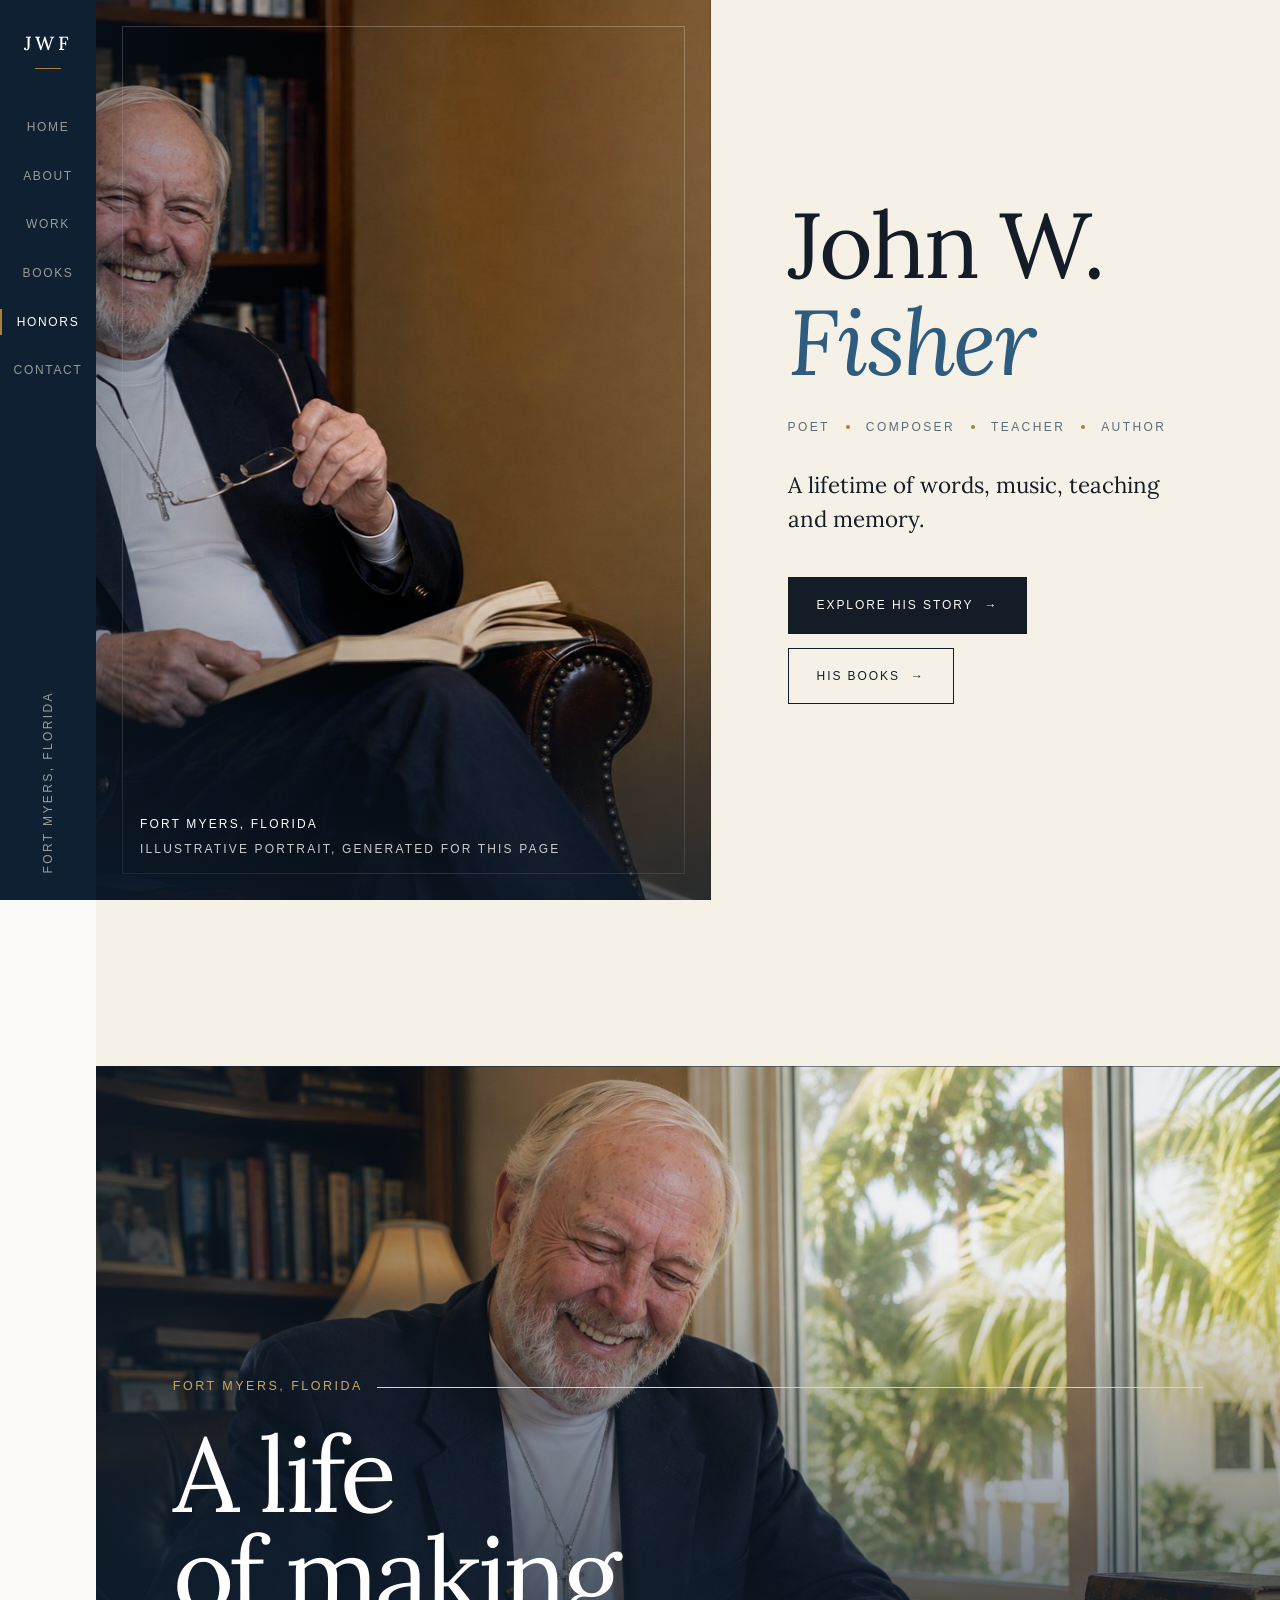
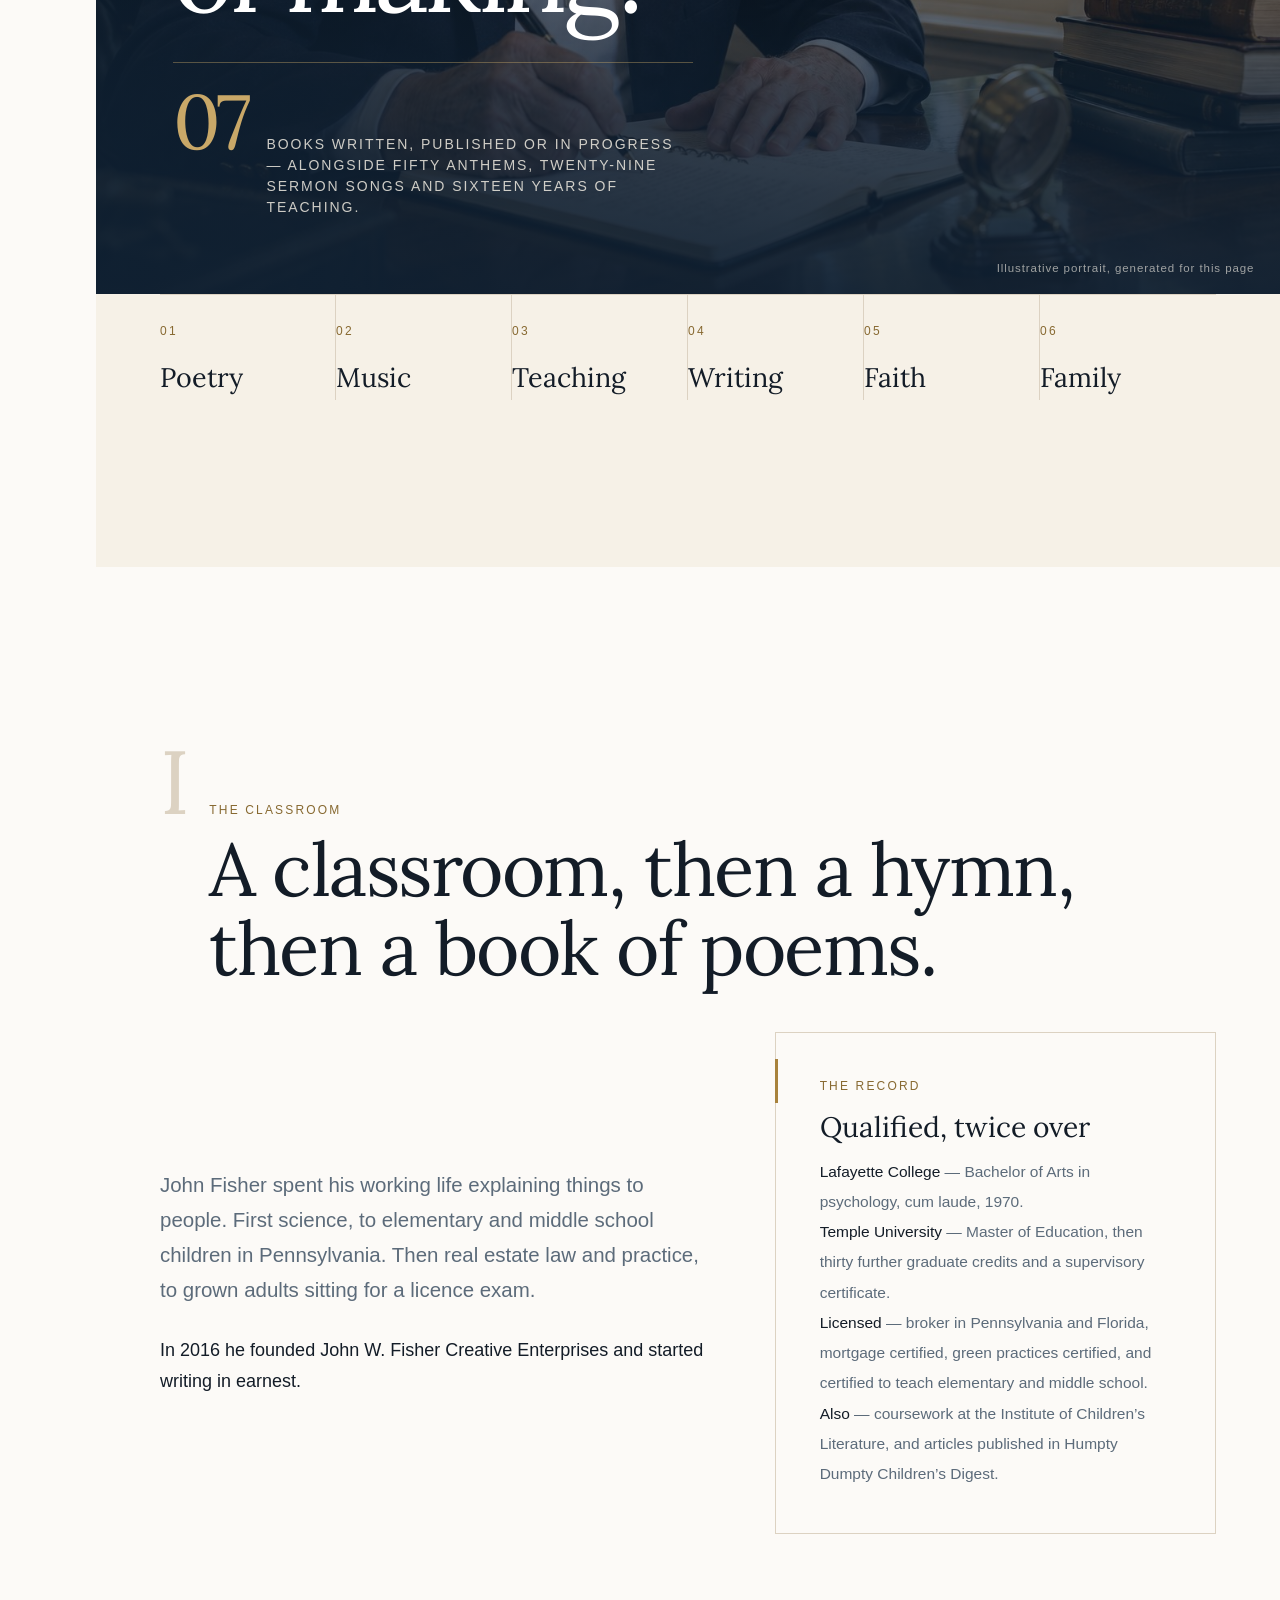
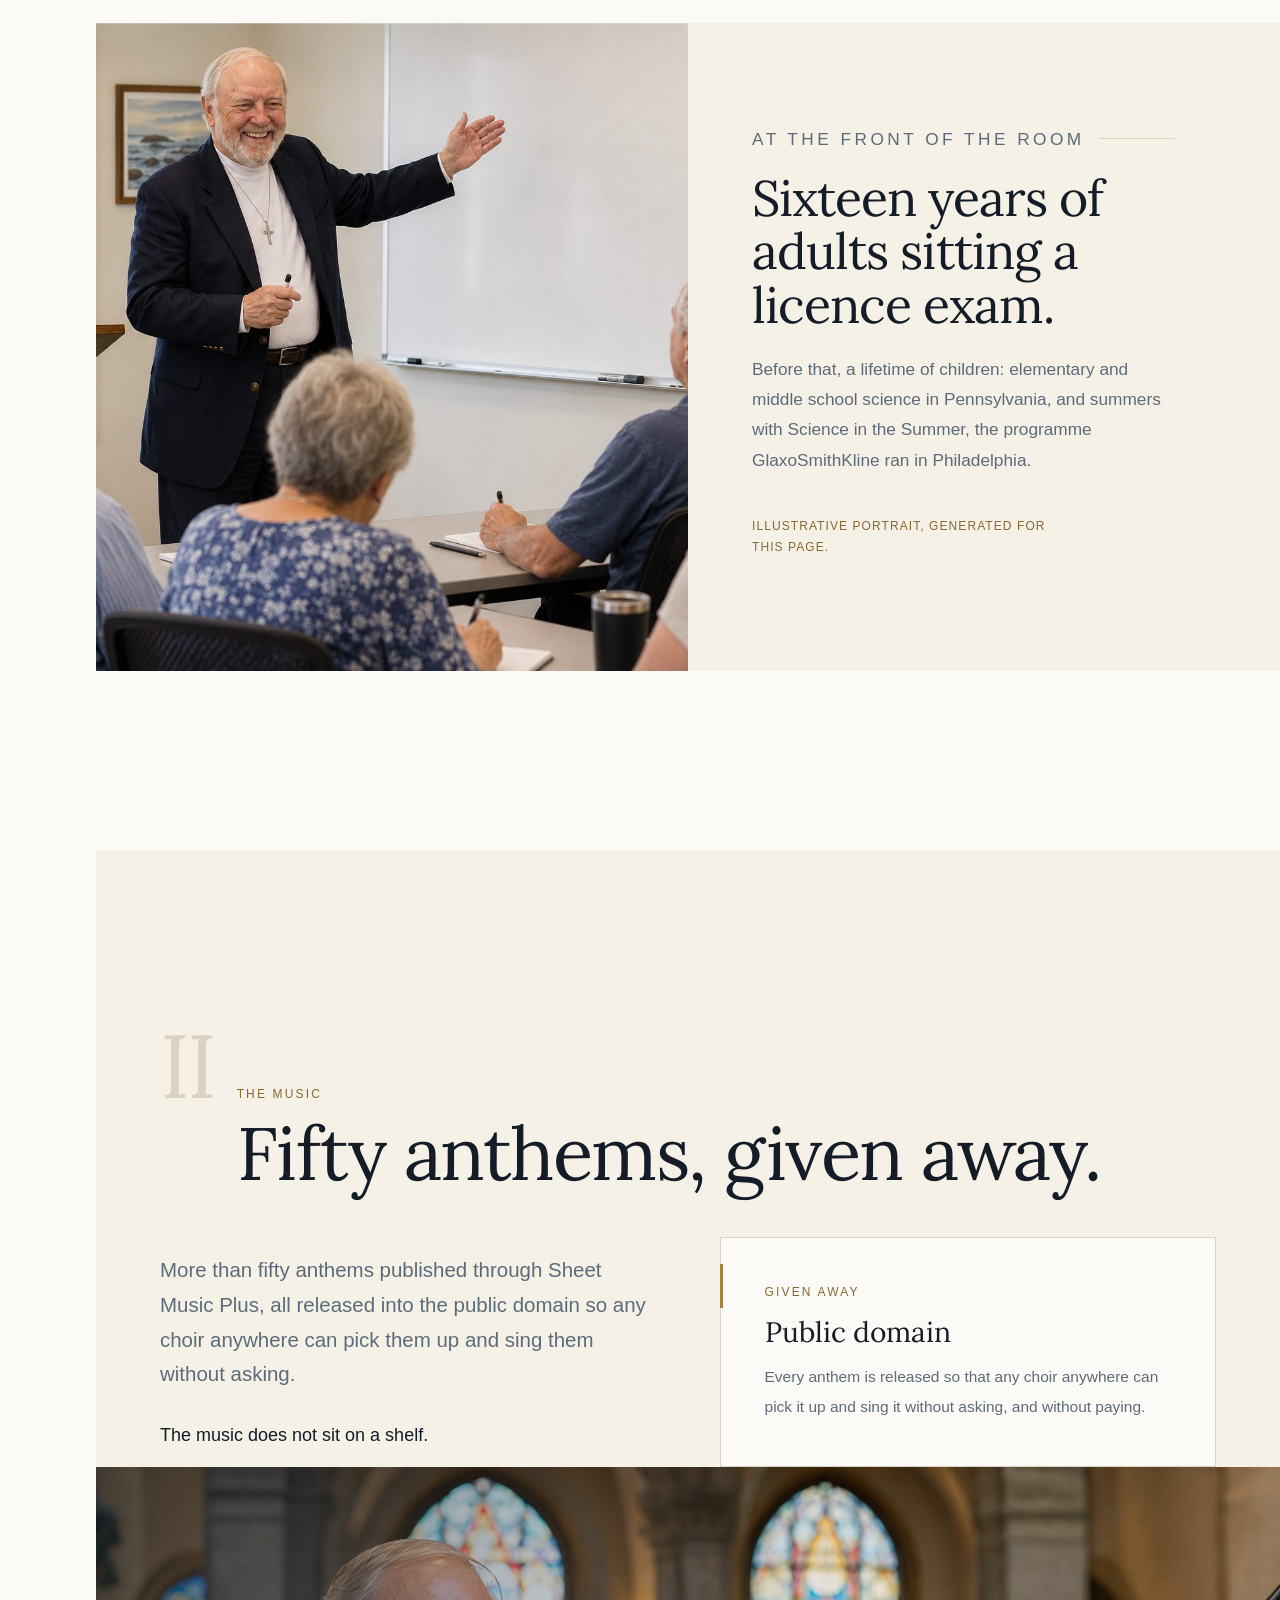
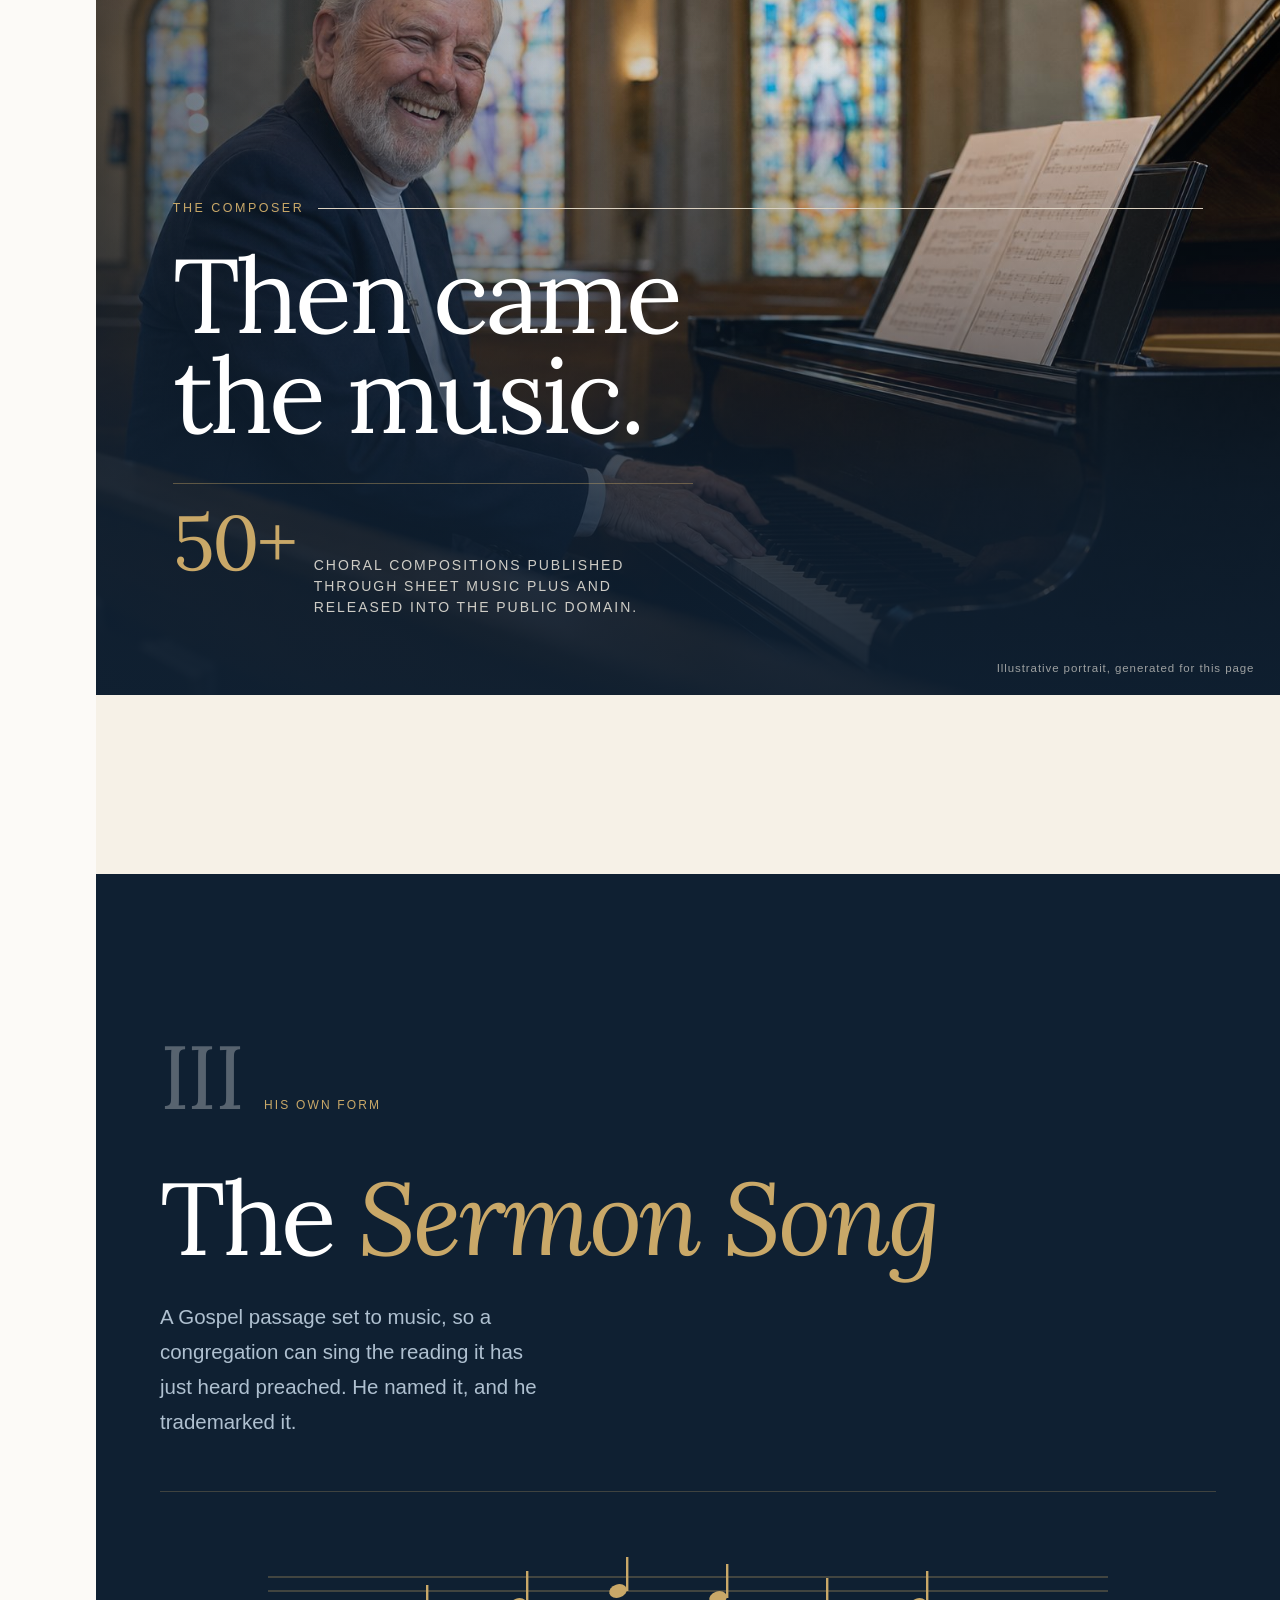
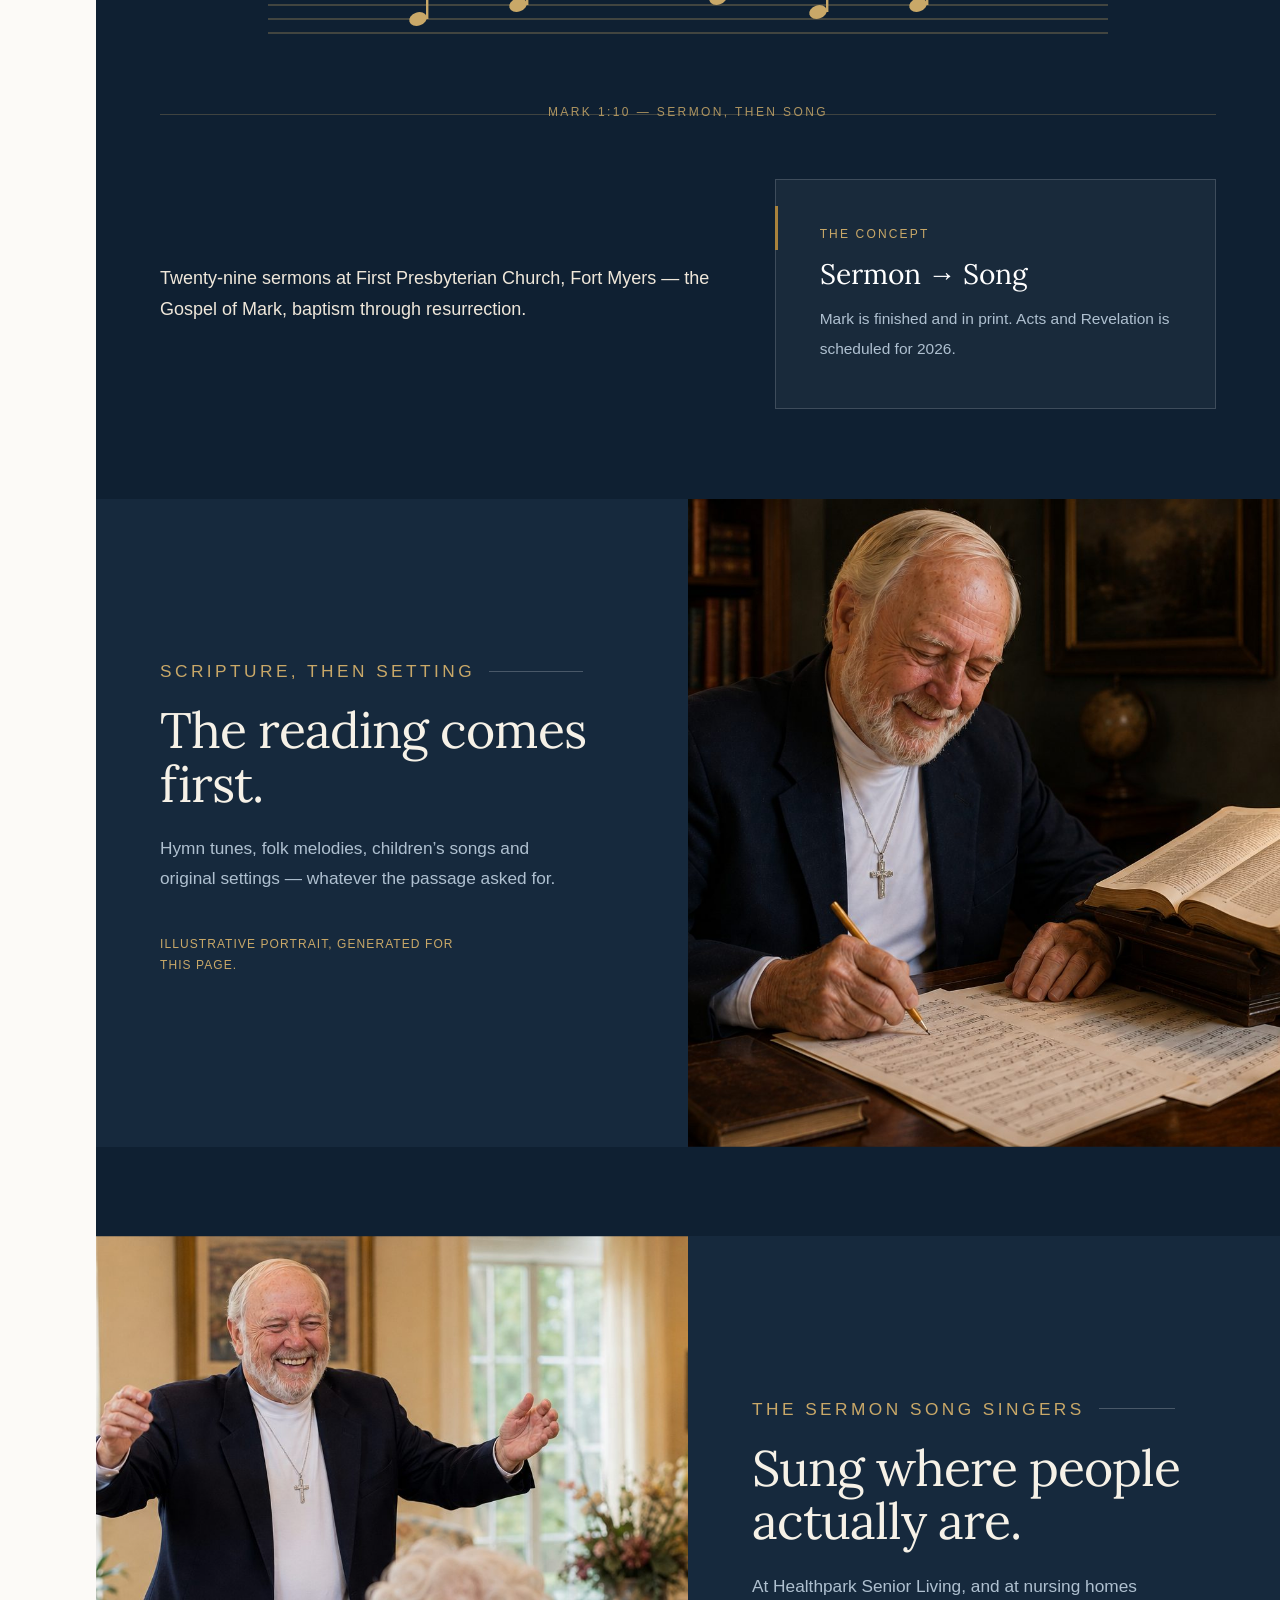
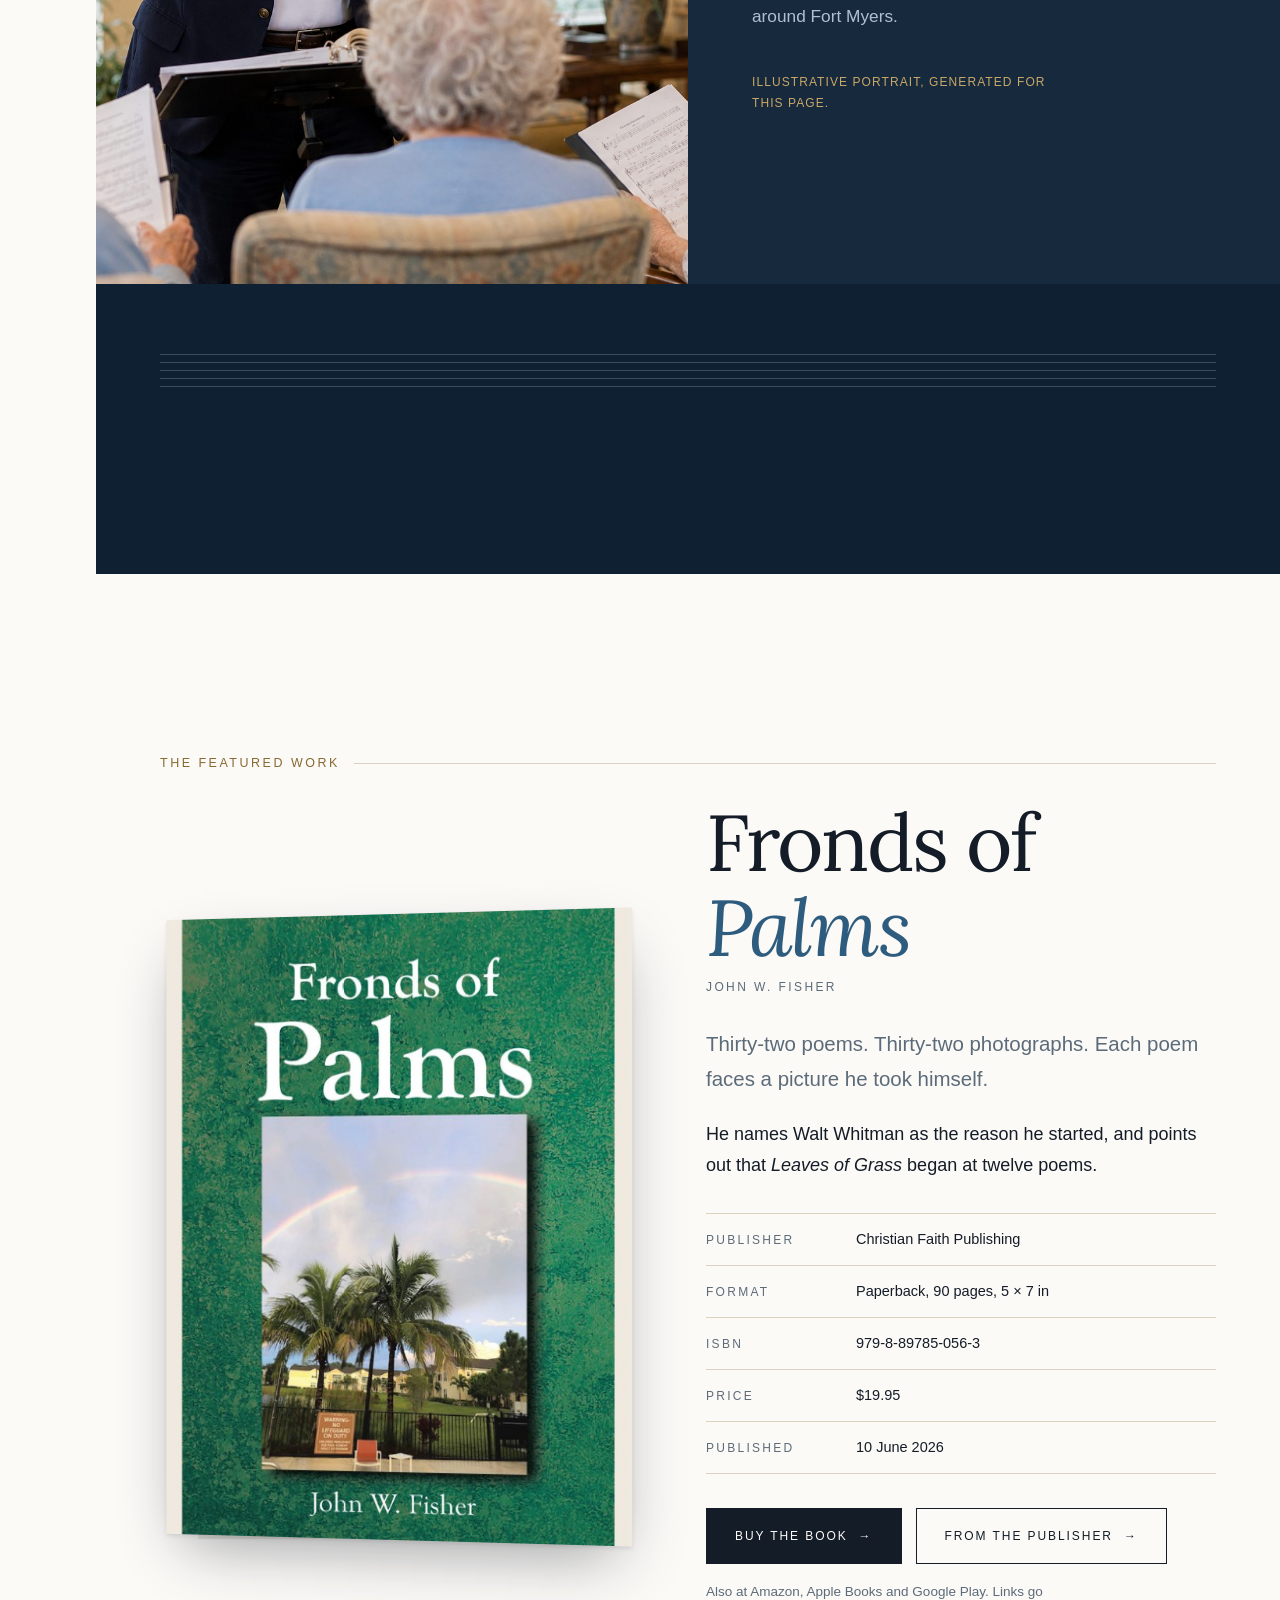
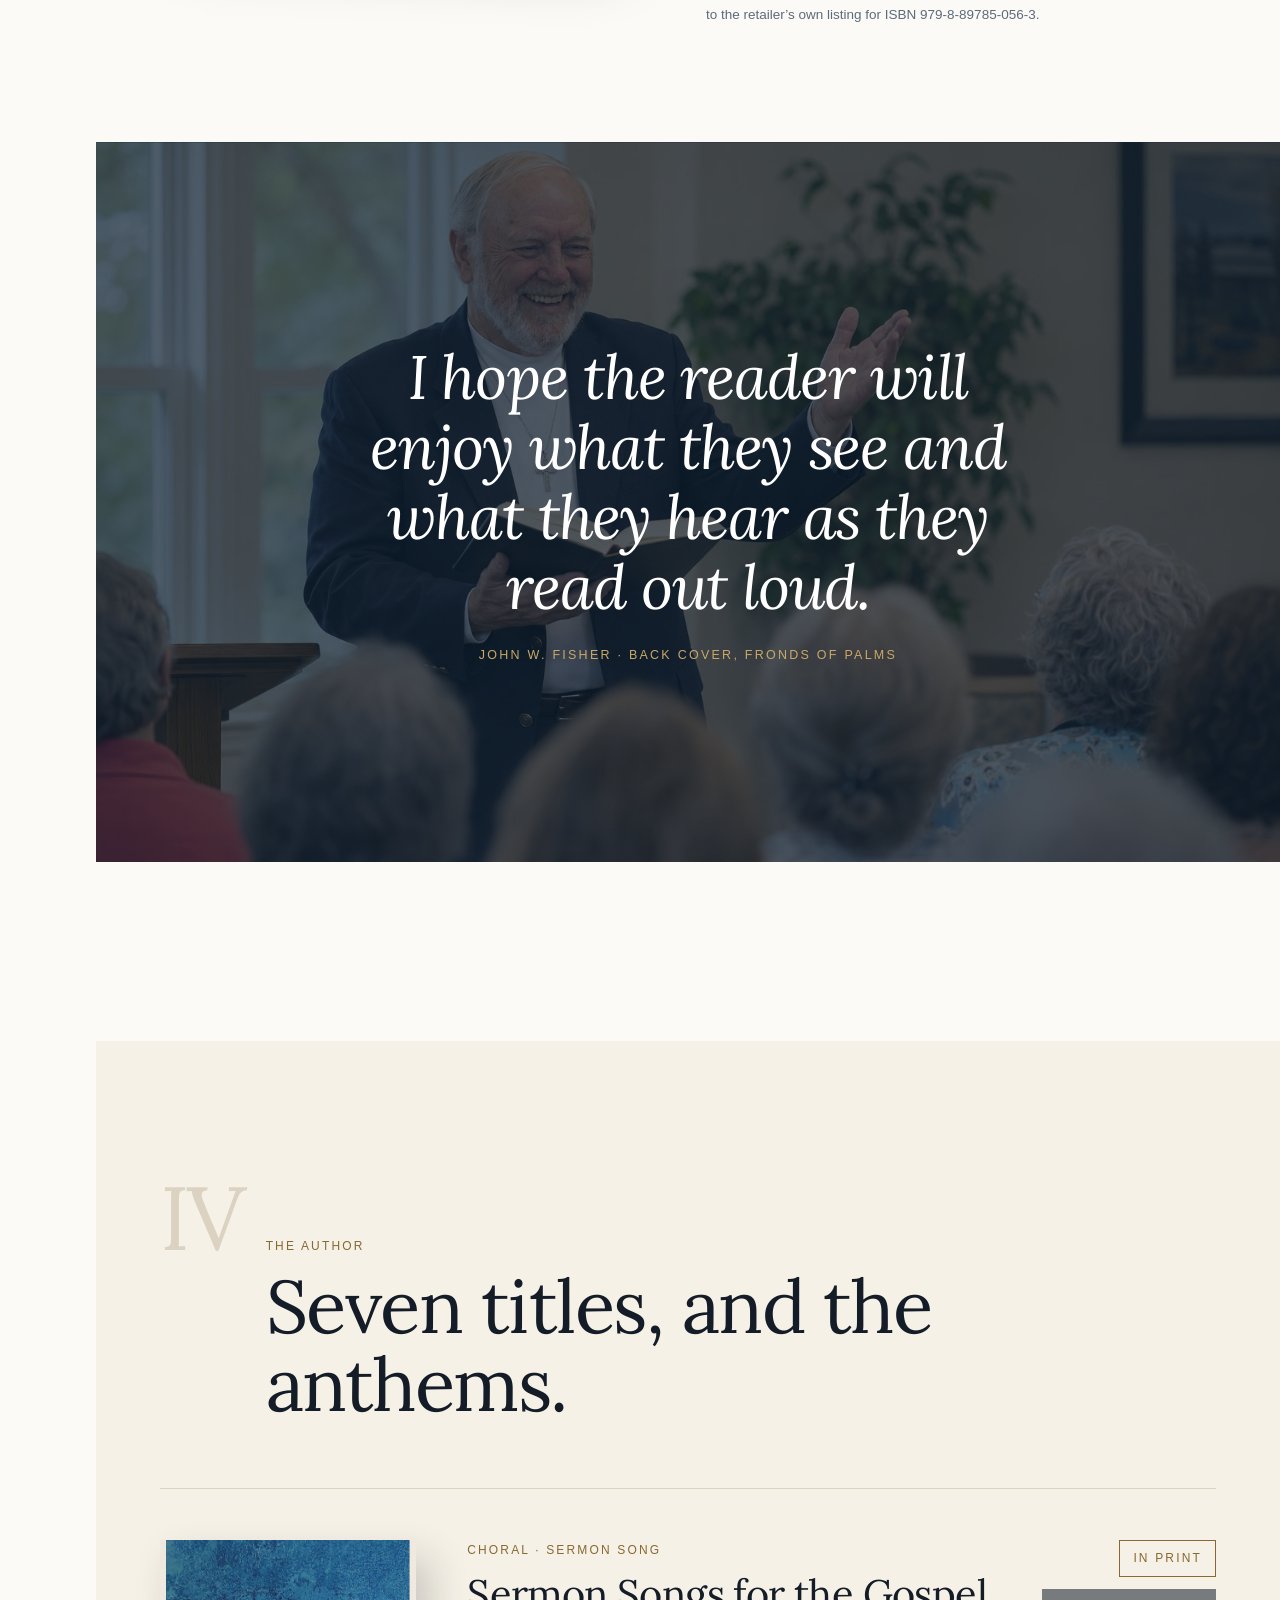
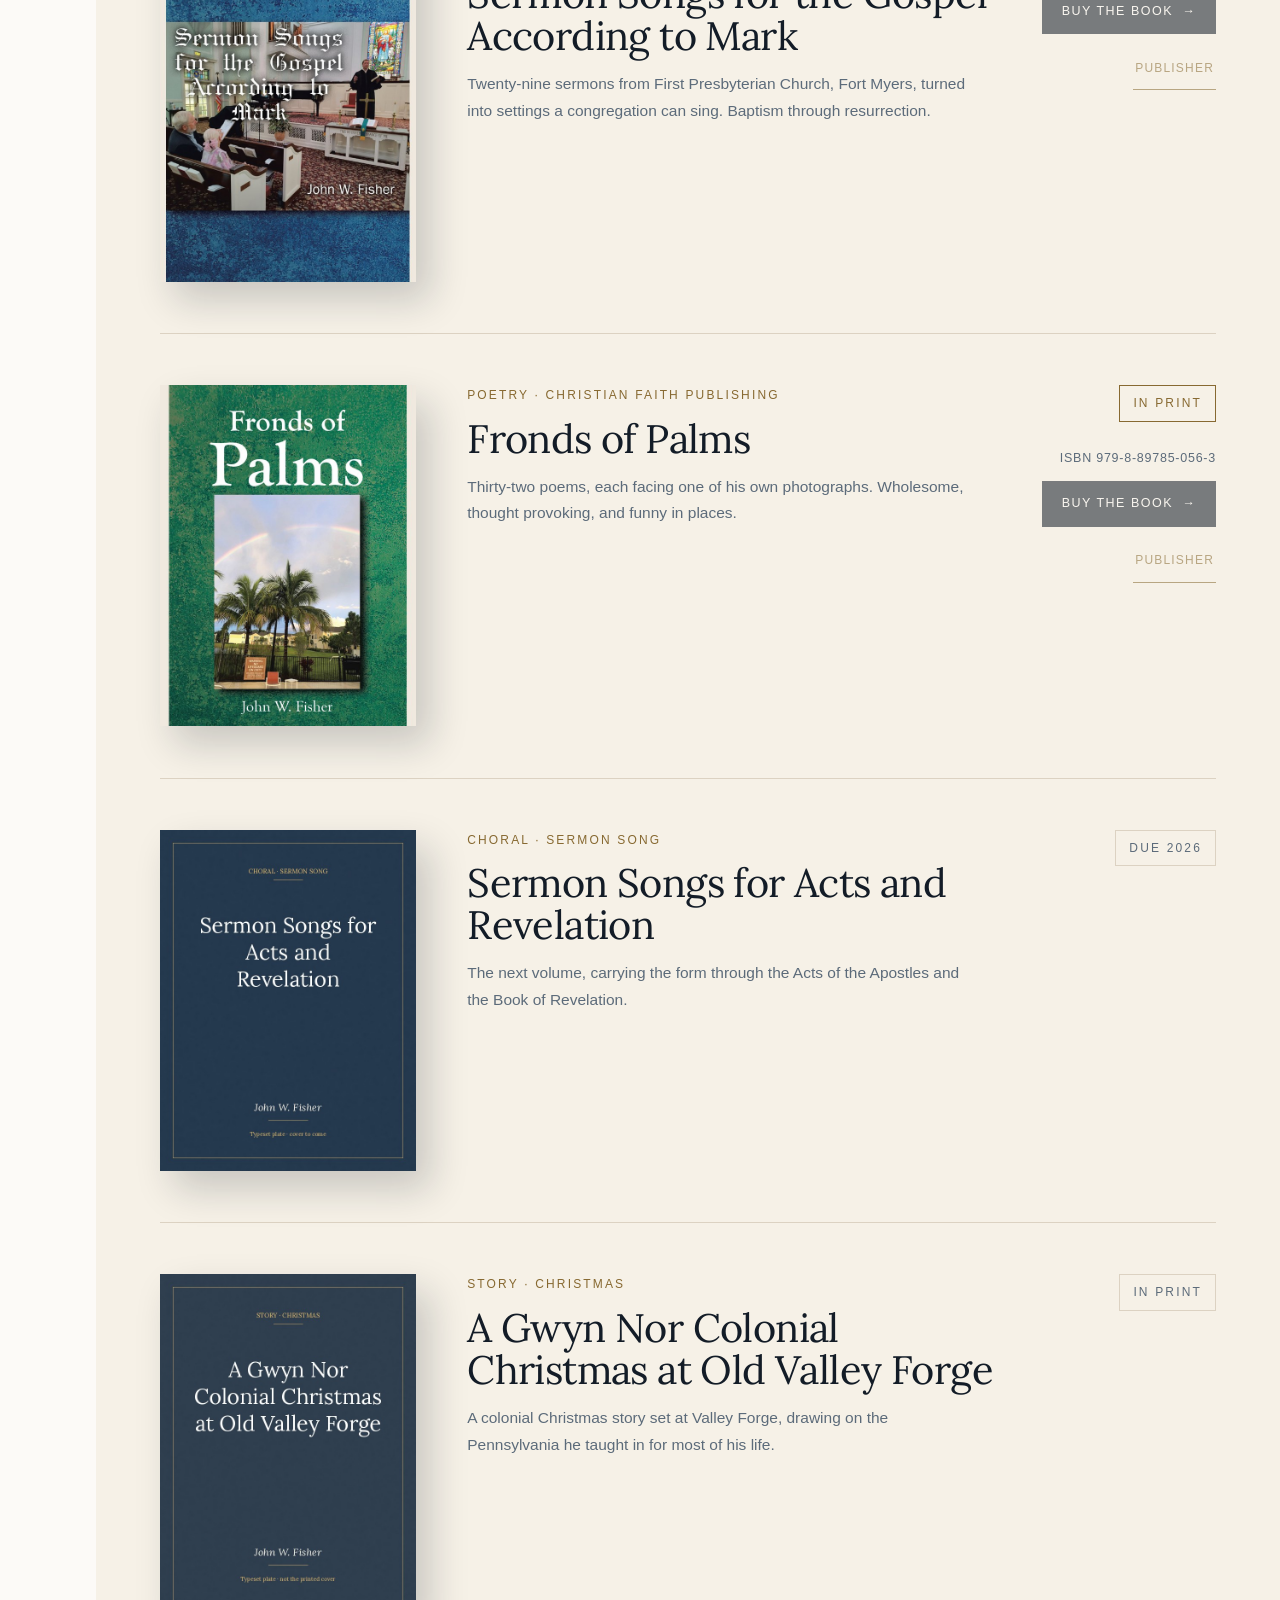
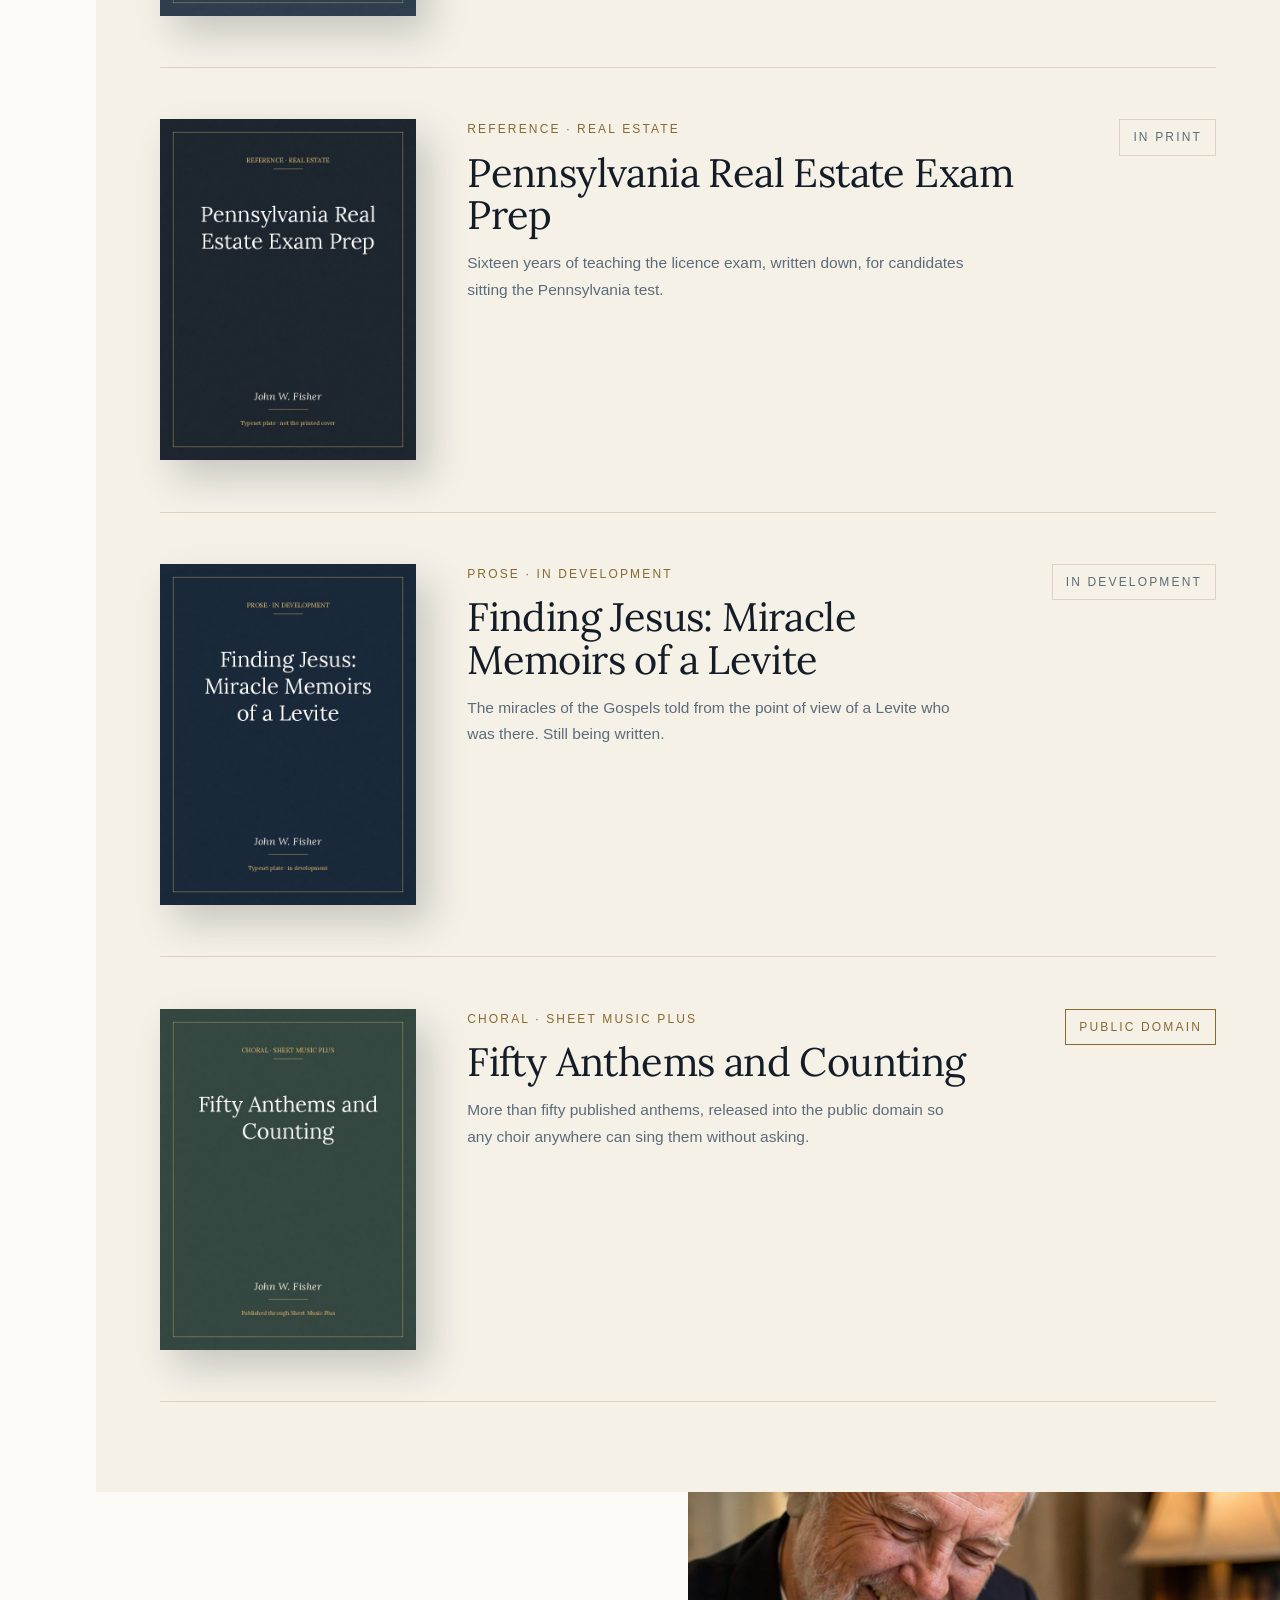
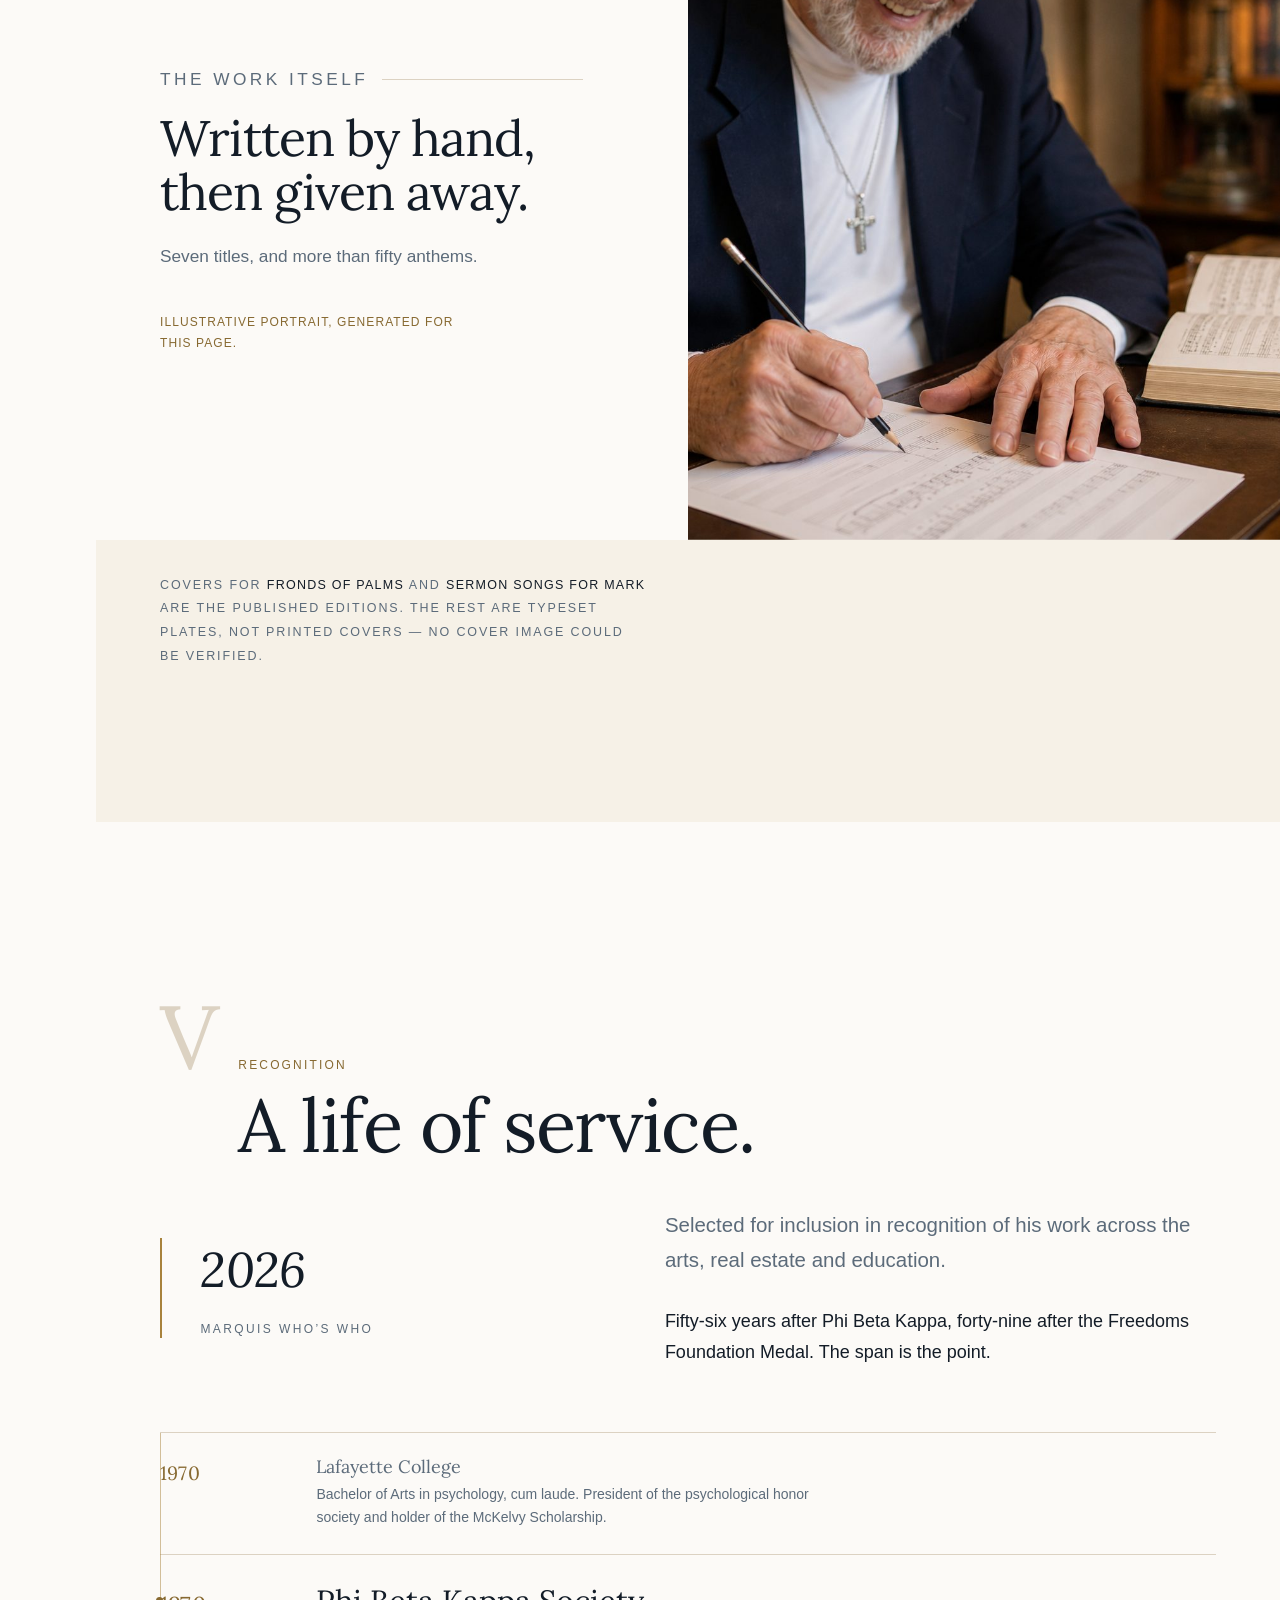
==== commit 43d45e0d: "Add files via upload" ====
--- a/index.html
+++ b/index.html
@@ -14,7 +14,7 @@
 <meta property="og:image" content="https://ranatahirbilal.github.io/john-fisher/img/john-hero.jpg">
 <meta name="twitter:card" content="summary_large_image">
 <link rel="icon" href="img/favicon.ico">
-<link rel="stylesheet" href="css/site.css">
+<link rel="stylesheet" href="css/site.css?v=8">
 <script type="application/ld+json">
 {"@context":"https://schema.org","@type":"Person","name":"John W. Fisher",
  "jobTitle":"Creator in Chief","url":"https://ranatahirbilal.github.io/john-fisher/",
@@ -340,7 +340,7 @@
 
         <div class="shelf-list">
             <article class="vol rv">
-                <div class="vol-cover"><img src="img/cover-mark.jpg" width="600" height="800" alt="Cover of Sermon Songs for the Gospel According to Mark" loading="lazy" decoding="async"></div>
+                <div class="vol-cover"><span class="vol-peek" aria-hidden="true">View book &rarr;</span><img src="img/cover-mark.jpg" width="600" height="800" alt="Cover of Sermon Songs for the Gospel According to Mark" loading="lazy" decoding="async"></div>
                 <div>
                     <span class="vol-kind">Choral &middot; Sermon Song</span>
                     <h3>Sermon Songs for the Gospel According to Mark</h3>
@@ -351,7 +351,7 @@
             </article>
 
             <article class="vol rv">
-                <div class="vol-cover"><img src="img/cover-fronds.jpg" width="600" height="800" alt="Cover of Fronds of Palms" loading="lazy" decoding="async"></div>
+                <div class="vol-cover"><span class="vol-peek" aria-hidden="true">View book &rarr;</span><img src="img/cover-fronds.jpg" width="600" height="800" alt="Cover of Fronds of Palms" loading="lazy" decoding="async"></div>
                 <div>
                     <span class="vol-kind">Poetry &middot; Christian Faith Publishing</span>
                     <h3>Fronds of Palms</h3>
@@ -551,12 +551,9 @@
 <!-- ============ CONTACT ============ -->
 <section class="contact band-navy" id="contact">
     <div class="wrap">
-        <p class="eyebrow rv">Get in touch</p>
-        <h2 class="rv" style="font-size:clamp(36px,5.6vw,86px);font-weight:300;letter-spacing:-.025em">Let&rsquo;s keep the<br>conversation going.</h2>
-
-        <div class="overlay rv">
-            <img src="img/scene-outdoors.jpg" width="1536" height="1024"
-                 alt="John W. Fisher walking on a palm-lined street in Fort Myers in morning light"
+        <div class="overlay overlay-close rv">
+            <img src="img/scene-close.jpg" width="1536" height="1024"
+                 alt="John W. Fisher seated in his study with an open book, reading glasses in hand"
                  loading="lazy" decoding="async">
             <div class="overlay-inner">
                 <p class="eyebrow">The man behind the work</p>
@@ -569,6 +566,9 @@
             </div>
             <p class="credit">Illustrative portrait, generated for this page</p>
         </div>
+
+        <p class="eyebrow rv" style="margin-top:clamp(52px,7vw,96px)">Get in touch</p>
+        <h2 class="rv" style="font-size:clamp(40px,6.4vw,96px);font-weight:300;letter-spacing:-.028em">Let&rsquo;s keep the<br>conversation going.</h2>
 
         <div class="purposes rv">
             <div class="purpose">
@@ -637,6 +637,6 @@
 </main>
 </div>
 
-<script src="js/site.js"></script>
+<script src="js/site.js?v=8"></script>
 </body>
 </html>
--- a/css/site.css
+++ b/css/site.css
@@ -587,7 +587,7 @@
     .plate-b,.plate-c{ grid-column:span 3; }
 
     .ledger li{ grid-template-columns:1fr; gap:6px; }
-    .vol{ grid-template-columns:120px 1fr; gap:22px; }
+    .vol{ grid-template-columns:170px 1fr; gap:26px; }
     .specs li{ grid-template-columns:1fr; gap:4px; }
     .specs .k{ padding-top:0; }
 }
@@ -1084,3 +1084,73 @@
 .plates .plate-tall{ grid-column:span 5; }
 .plates .plate-b{ grid-column:span 3; }
 .plates .plate-wide{ grid-column:span 4; }
+
+/* ============================================================
+   21. FINAL POLISH
+   ============================================================ */
+
+/* The closing portrait is the emotional end of the story, so it runs taller
+   than the working overlays and reveals more slowly than anything else. */
+.overlay-close{ min-height:clamp(600px,96vh,1120px); }
+.js-motion .overlay-close > img{ transform:scale(1.05); }
+.js-motion .overlay-close.in-view > img{
+    transform:scale(1);
+    transition:clip-path 1.5s cubic-bezier(.22,.7,.25,1), transform 2.4s cubic-bezier(.22,.7,.25,1);
+}
+
+/* Hover affordance on the covers that lead somewhere. It is a label, not a
+   button: the whole title row is already the link, and adding a second
+   control would say "shop" where the page is trying to say "library". */
+.vol-cover{ position:relative; }
+.vol-peek{
+    position:absolute; left:50%; bottom:14px; transform:translate(-50%,10px);
+    z-index:3; opacity:0; pointer-events:none; white-space:nowrap;
+    padding:9px 16px; background:rgba(19,28,39,.92); color:var(--paper);
+    font-size:11.5px; letter-spacing:.14em; text-transform:uppercase;
+    transition:opacity .35s ease, transform .35s cubic-bezier(.22,.7,.25,1);
+}
+@media (hover:hover) and (pointer:fine){
+    .vol:hover .vol-peek, .vol:focus-within .vol-peek{ opacity:1; transform:translate(-50%,0); }
+}
+
+/* A life unfolding rather than a list of credentials: the four milestones
+   that matter get room around them and a mark on the rule. */
+.ledger li.major{ position:relative; }
+.ledger li.major::before{
+    content:""; position:absolute; left:-4px; top:calc(clamp(20px,2.4vw,34px) + 12px);
+    width:7px; height:7px; border-radius:50%; background:var(--brass);
+}
+.ledger li.major + li:not(.major){ padding-top:clamp(18px,2vw,28px); }
+.ledger li.major p{ font-size:15.5px; max-width:52ch; }
+
+@media (prefers-reduced-motion: reduce){
+    .vol-peek{ transition:none; }
+    .js-motion .overlay-close > img{ transform:none; transition:none; }
+}
+
+/* Book covers measured 0x0 at every width up to 700px — the entire catalogue
+   was invisible on phones and small tablets, while the titles beside it
+   rendered normally, so nothing looked broken.
+
+   Cause: once the row stacks, .vol-cover has no definite width, and its only
+   child is an <img width:100%>. A percentage against an indefinite parent
+   resolves to auto, the parent then sizes to its content, and the two agree
+   on zero. Giving the cover a real width breaks the circle. The audit missed
+   it because a 0x0 image is neither overflowing nor broken — naturalWidth was
+   600 the whole time. */
+@media (max-width:700px){
+    /* Five separate media blocks set grid-template-columns on .vol, and the one
+       that won left a zero-width first track, so every book cover measured 0x0
+       from 700px down — the whole catalogue invisible on phones while the
+       titles beside it rendered normally. Rather than add a sixth column rule
+       and hope, take the row out of grid entirely below 700px: display:block
+       has no tracks to collapse, and .shelf-list .vol outranks every plain
+       .vol rule in the file. The cover is then sized absolutely with max-width
+       cleared — the global img{max-width:100%} was resolving against the
+       zero-width parent and clamping the image back to nothing. */
+    .shelf-list .vol{ display:block; }
+    .shelf-list .vol > *{ margin-bottom:20px; }
+    .shelf-list .vol > *:last-child{ margin-bottom:0; }
+    .vol-cover{ width:auto; max-width:none; }
+    .vol-cover img{ width:clamp(130px,40vw,220px); height:auto; max-width:none; }
+}
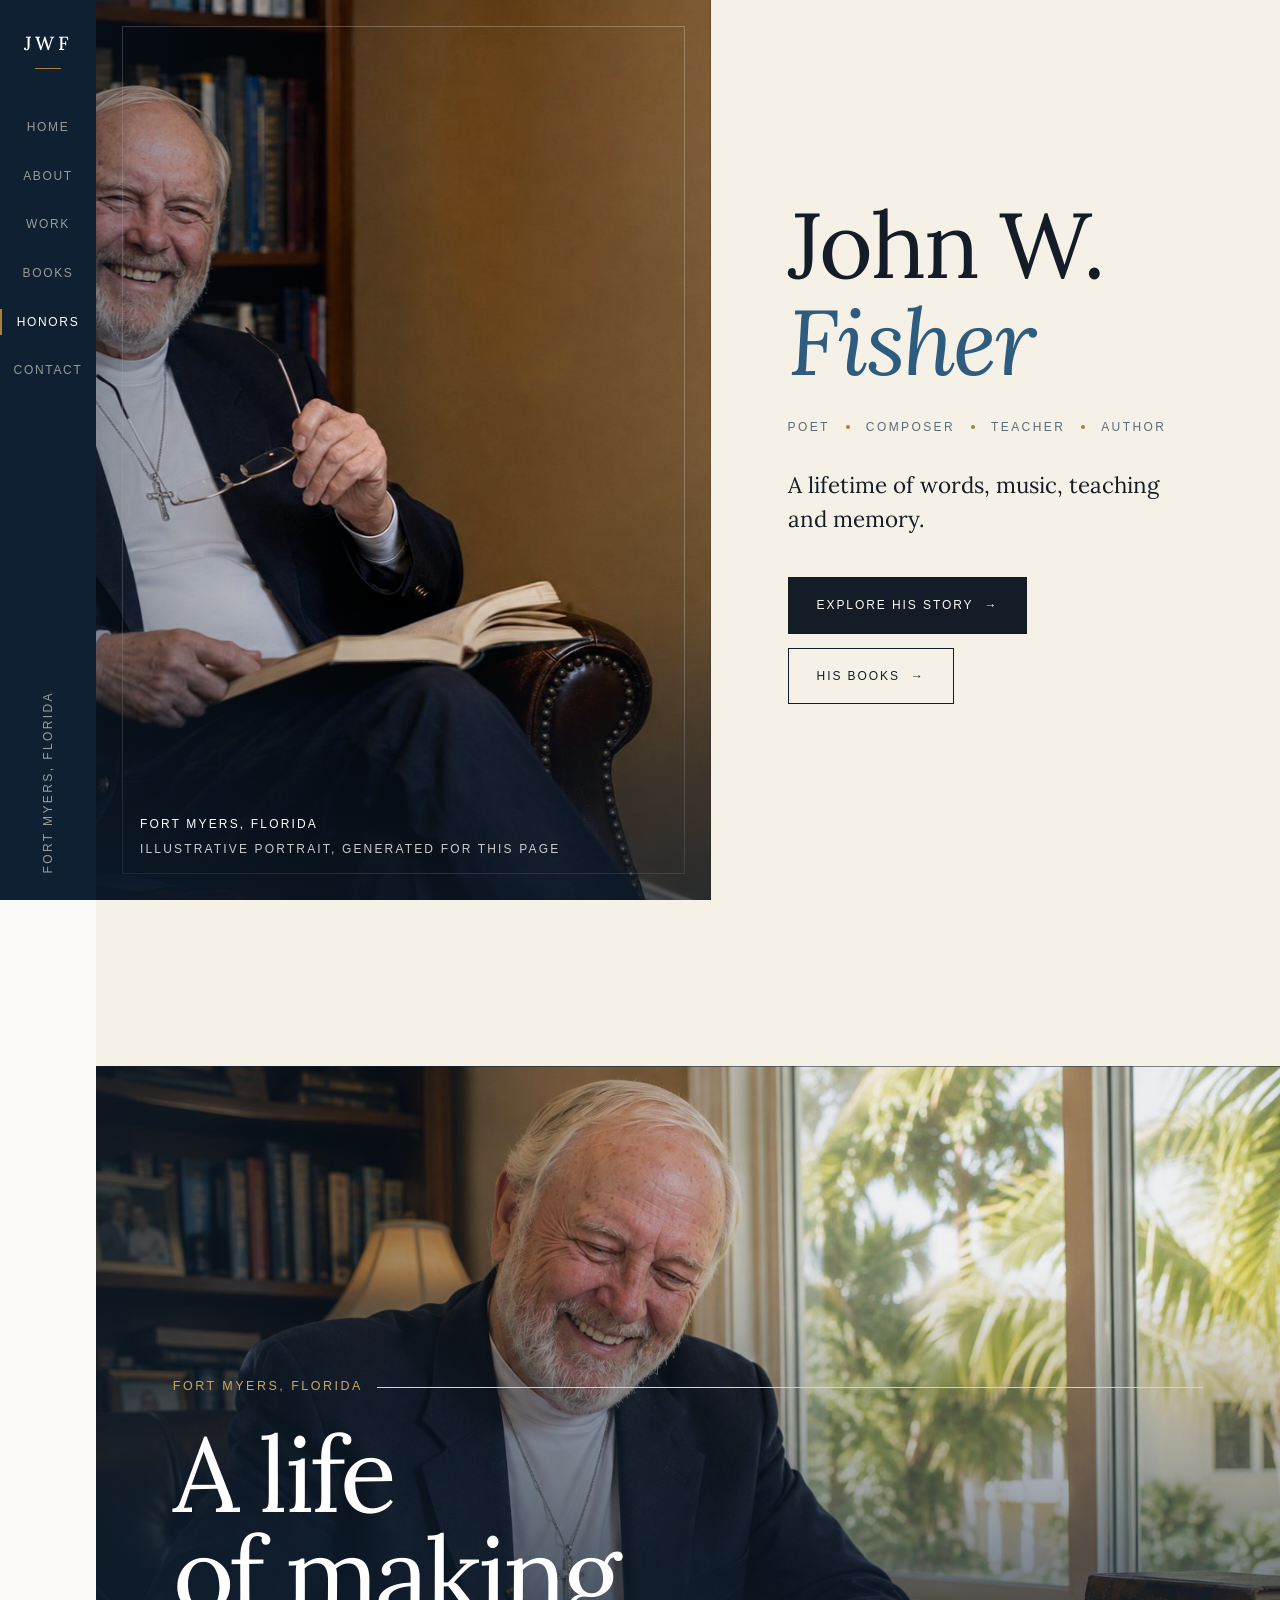
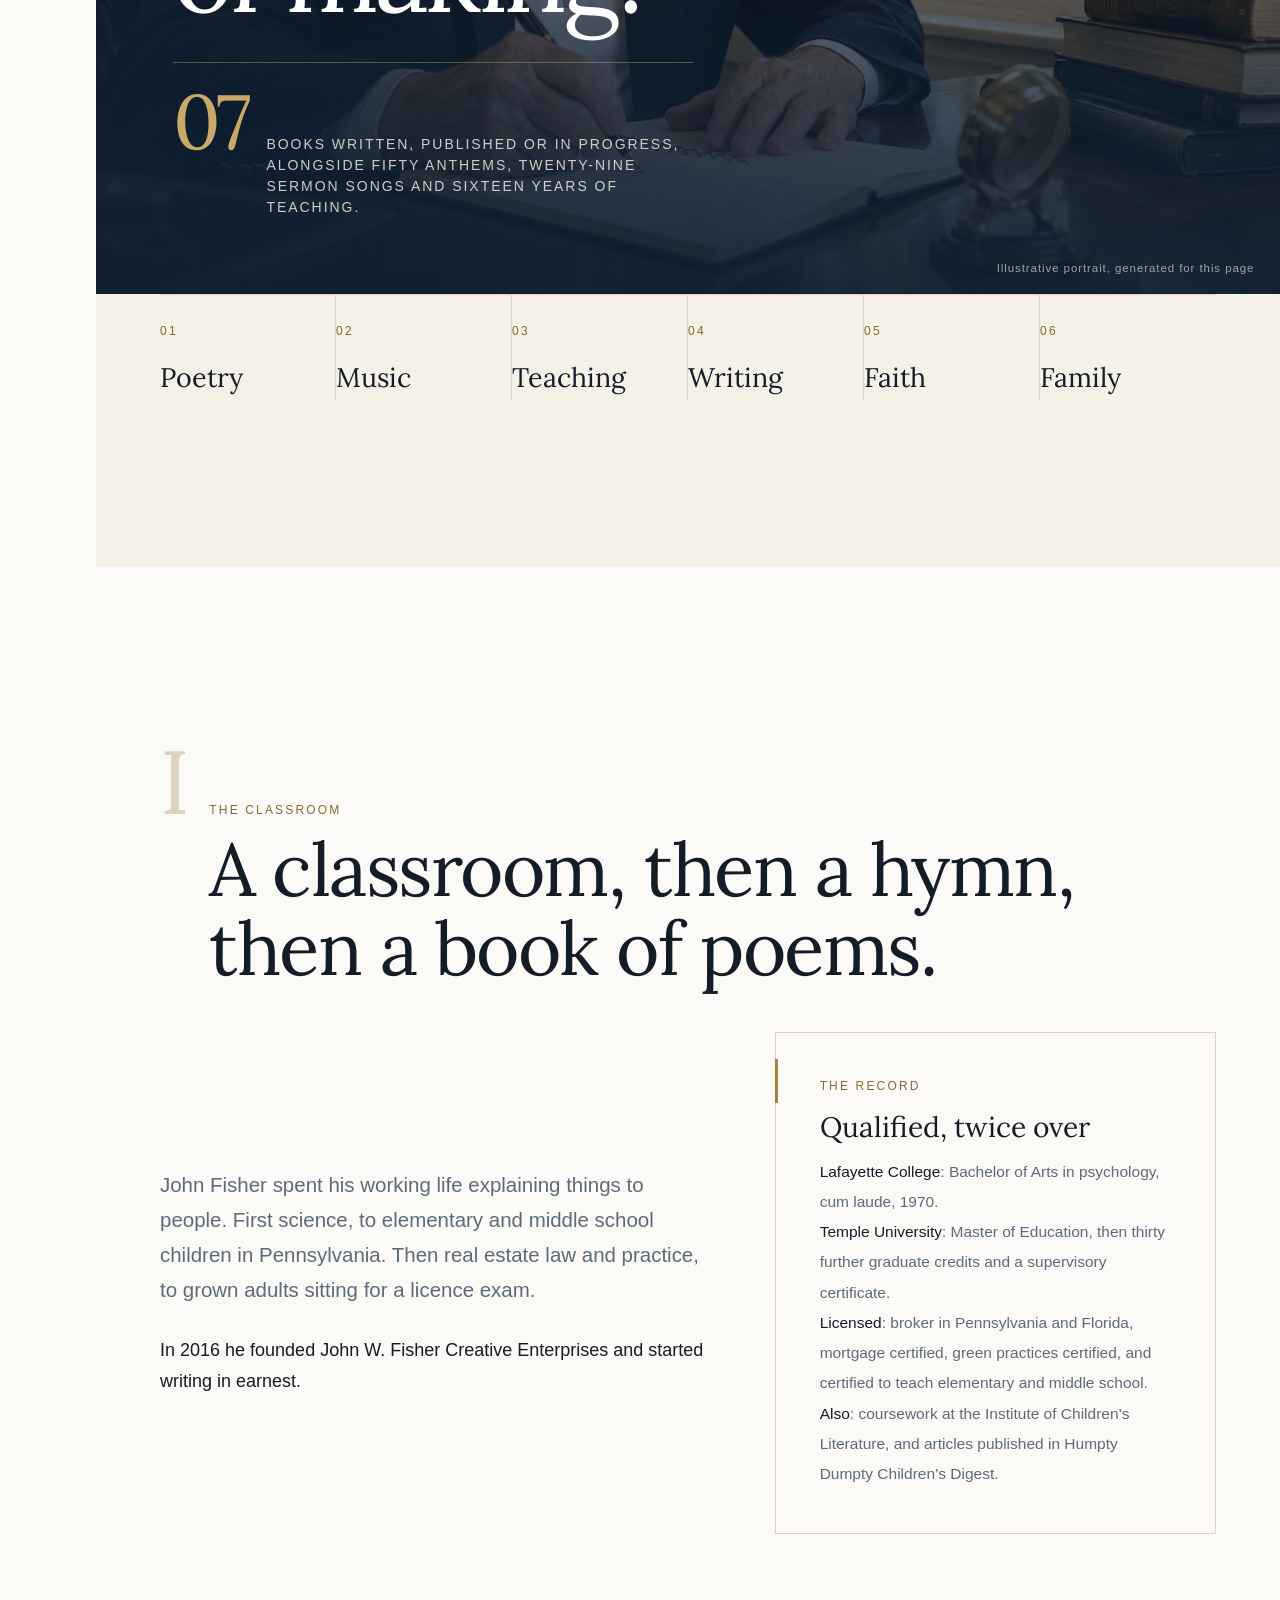
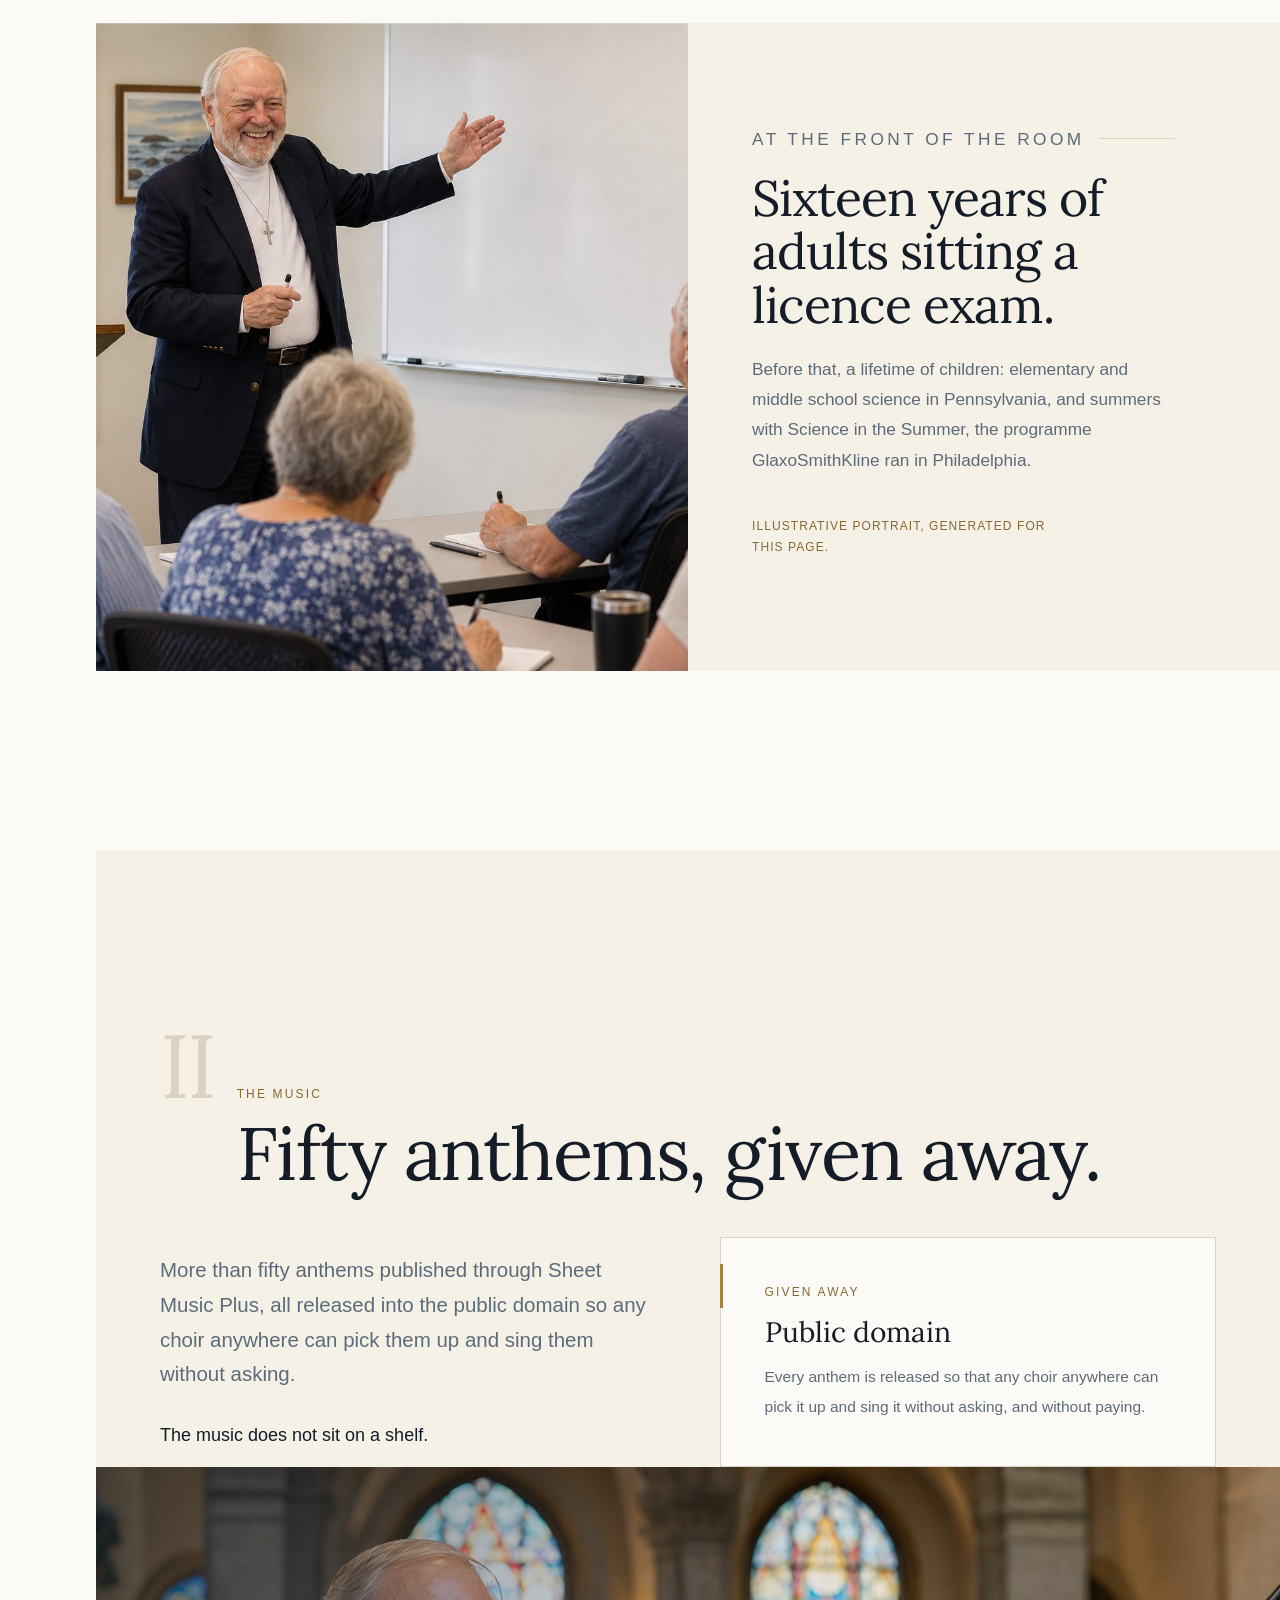
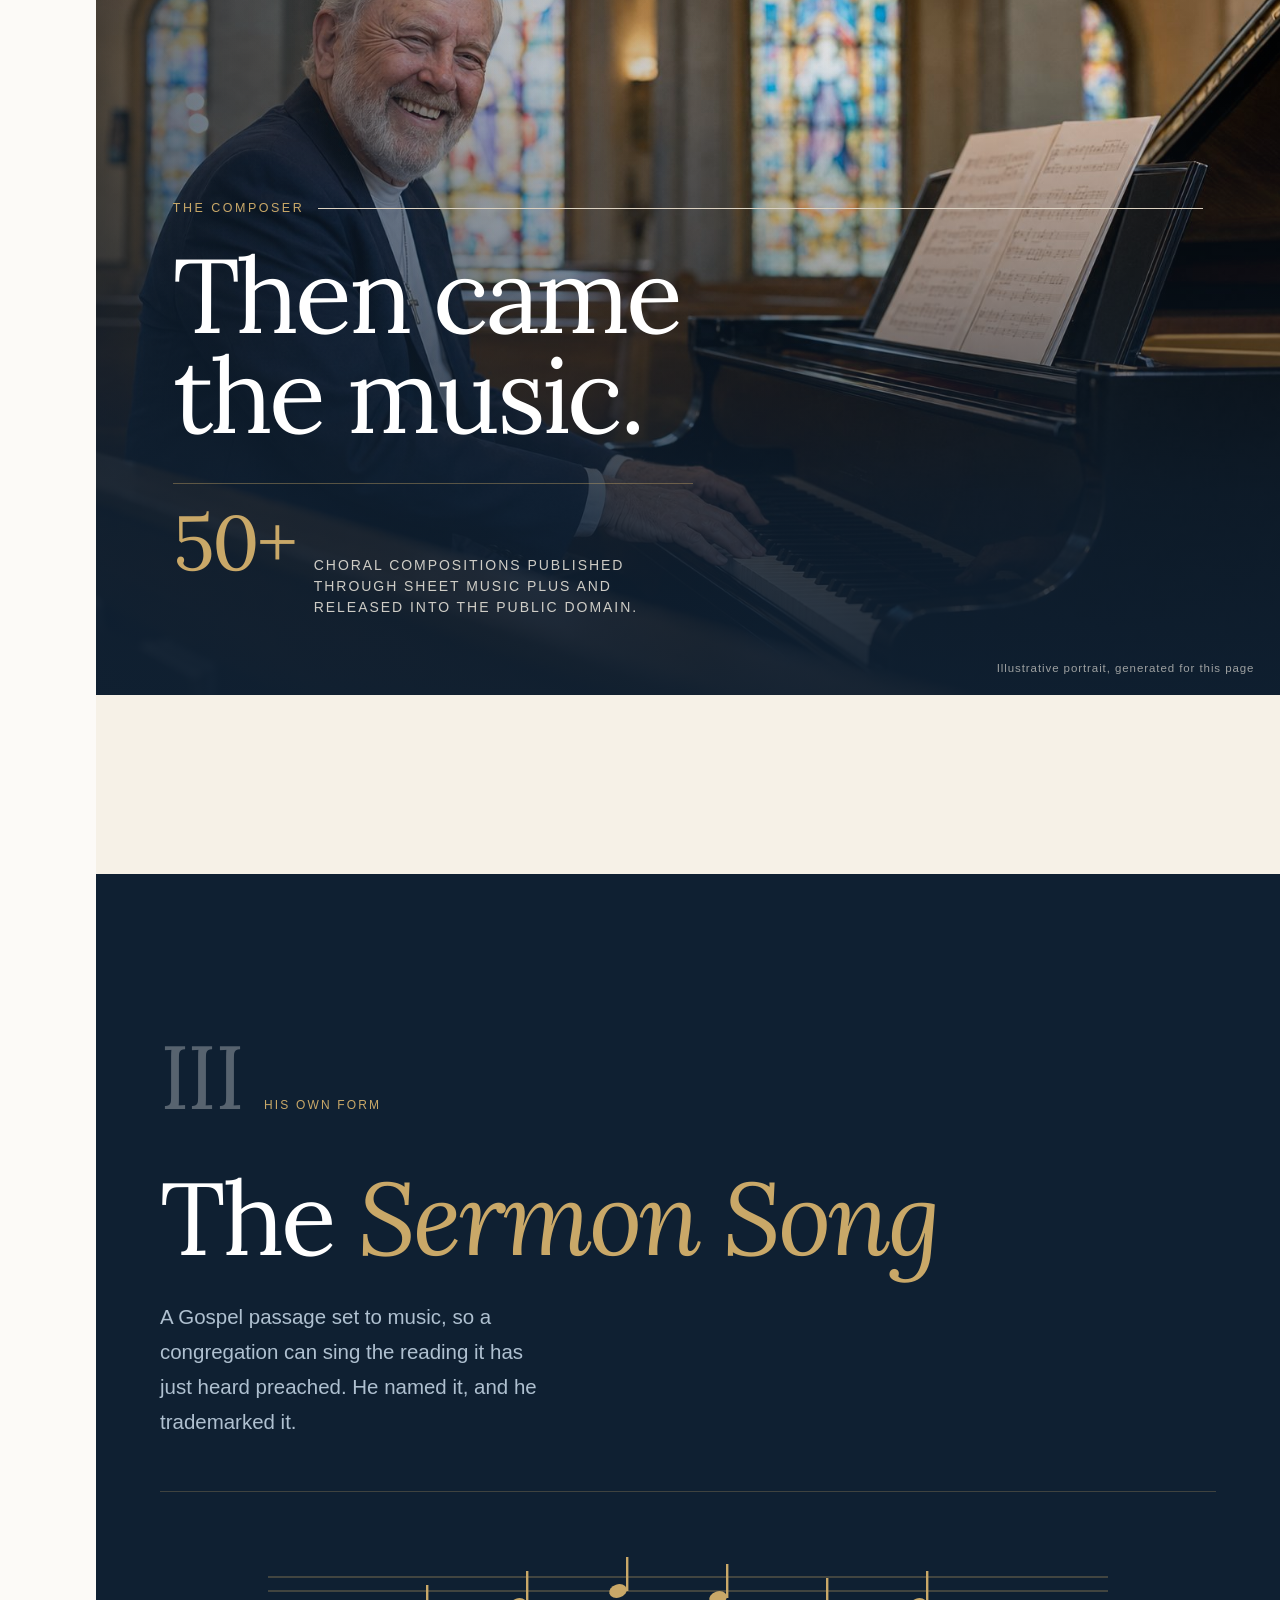
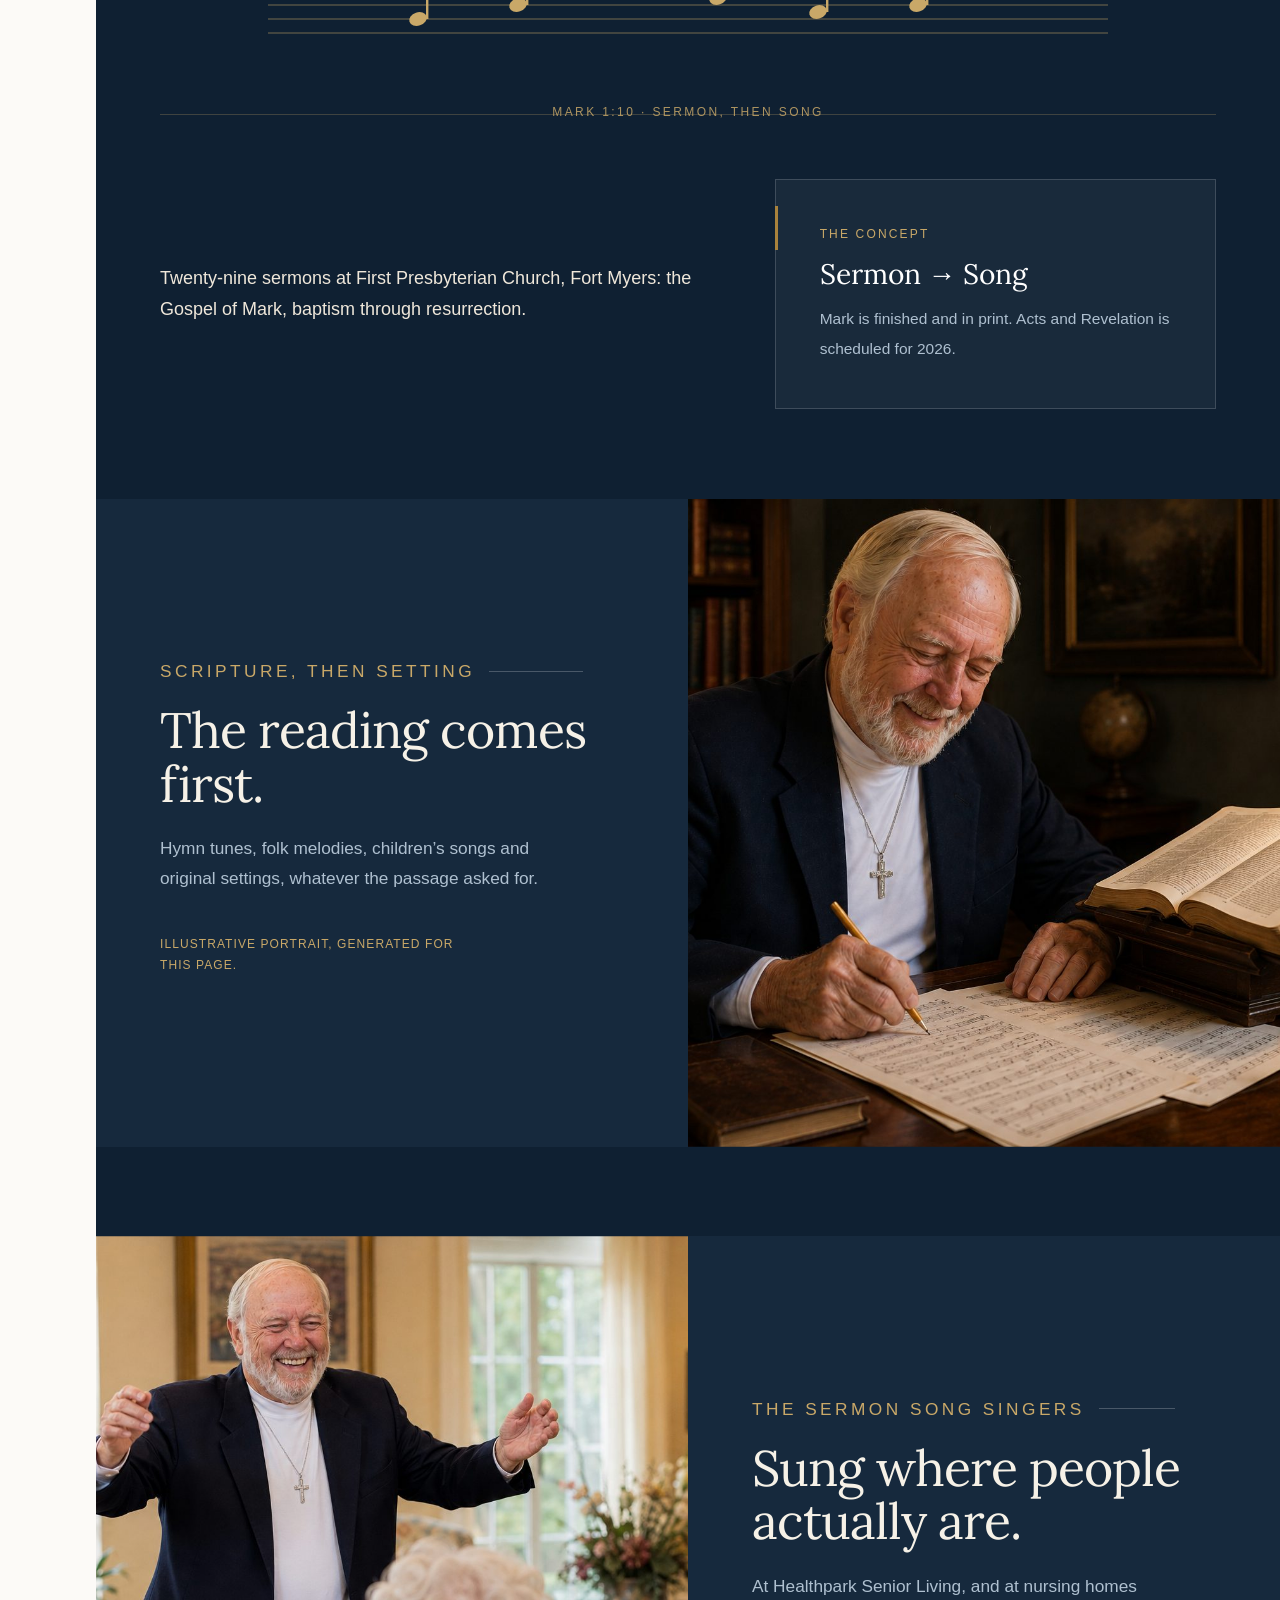
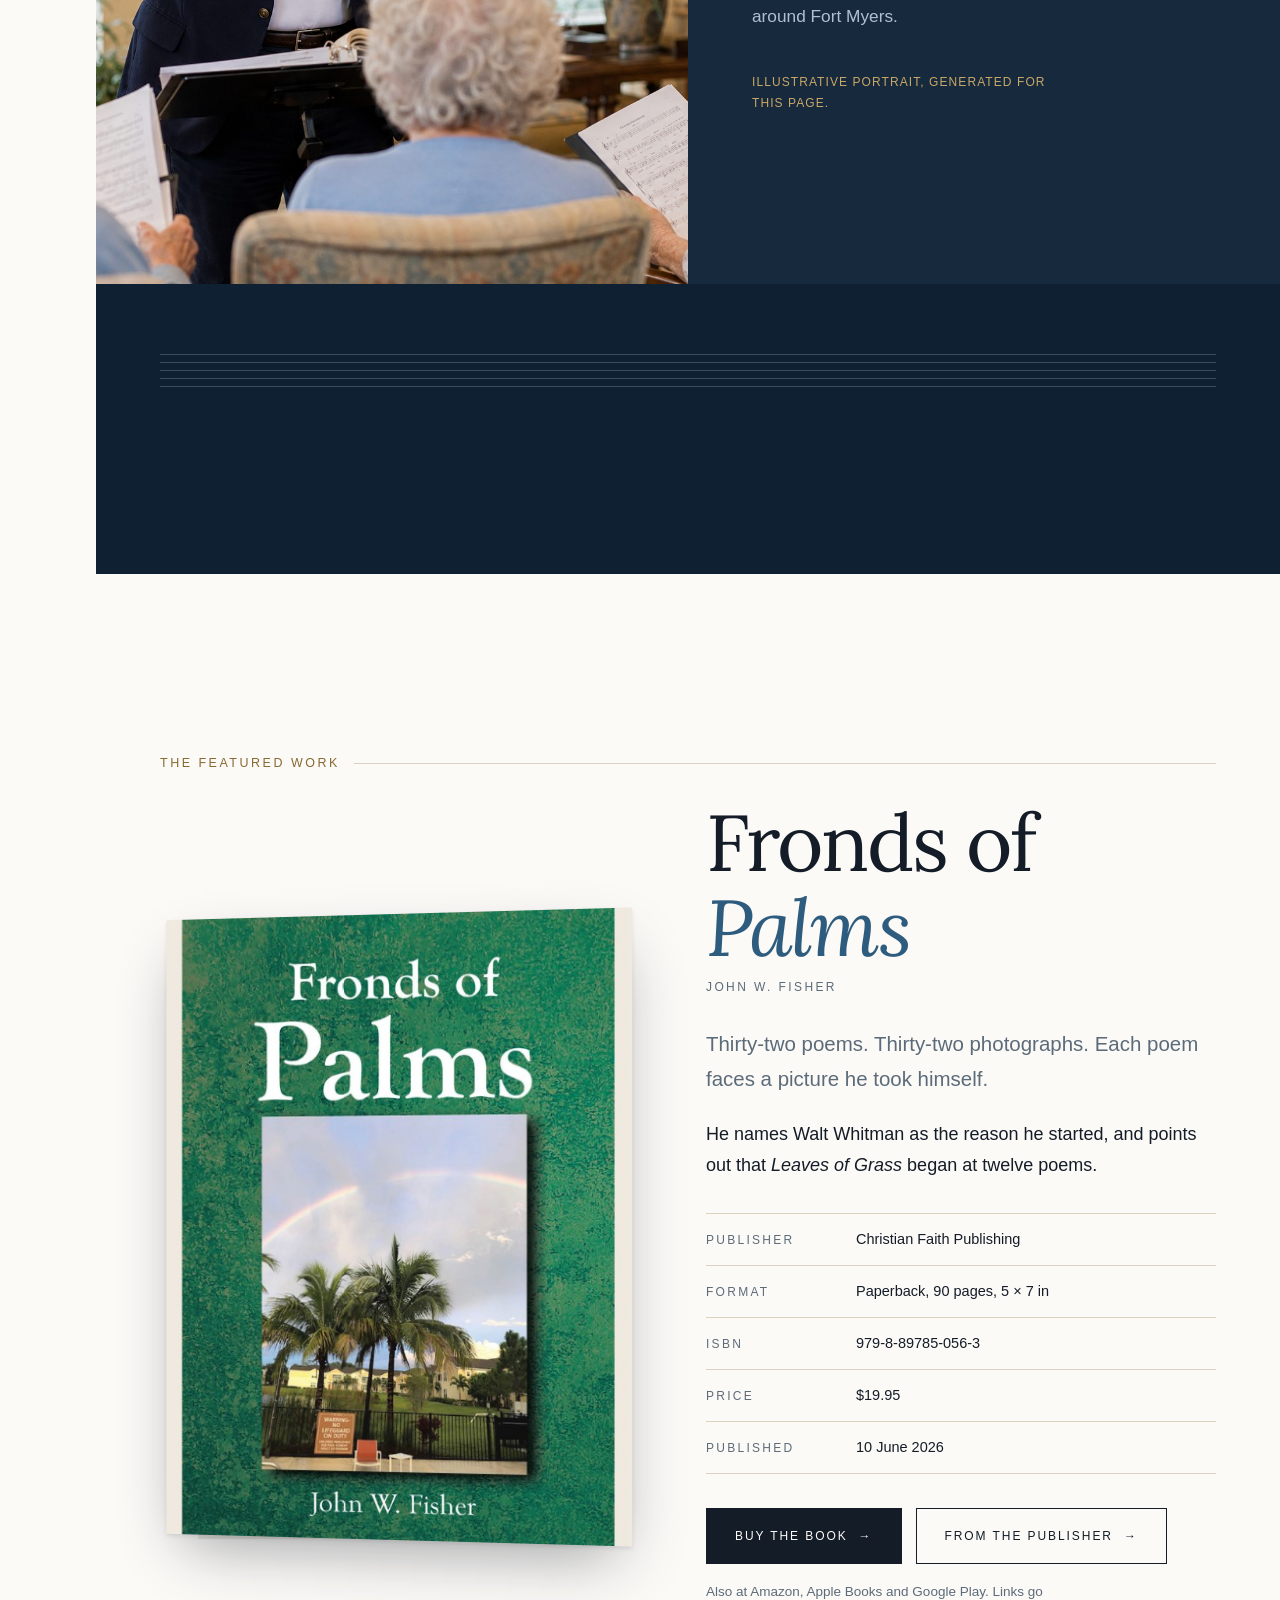
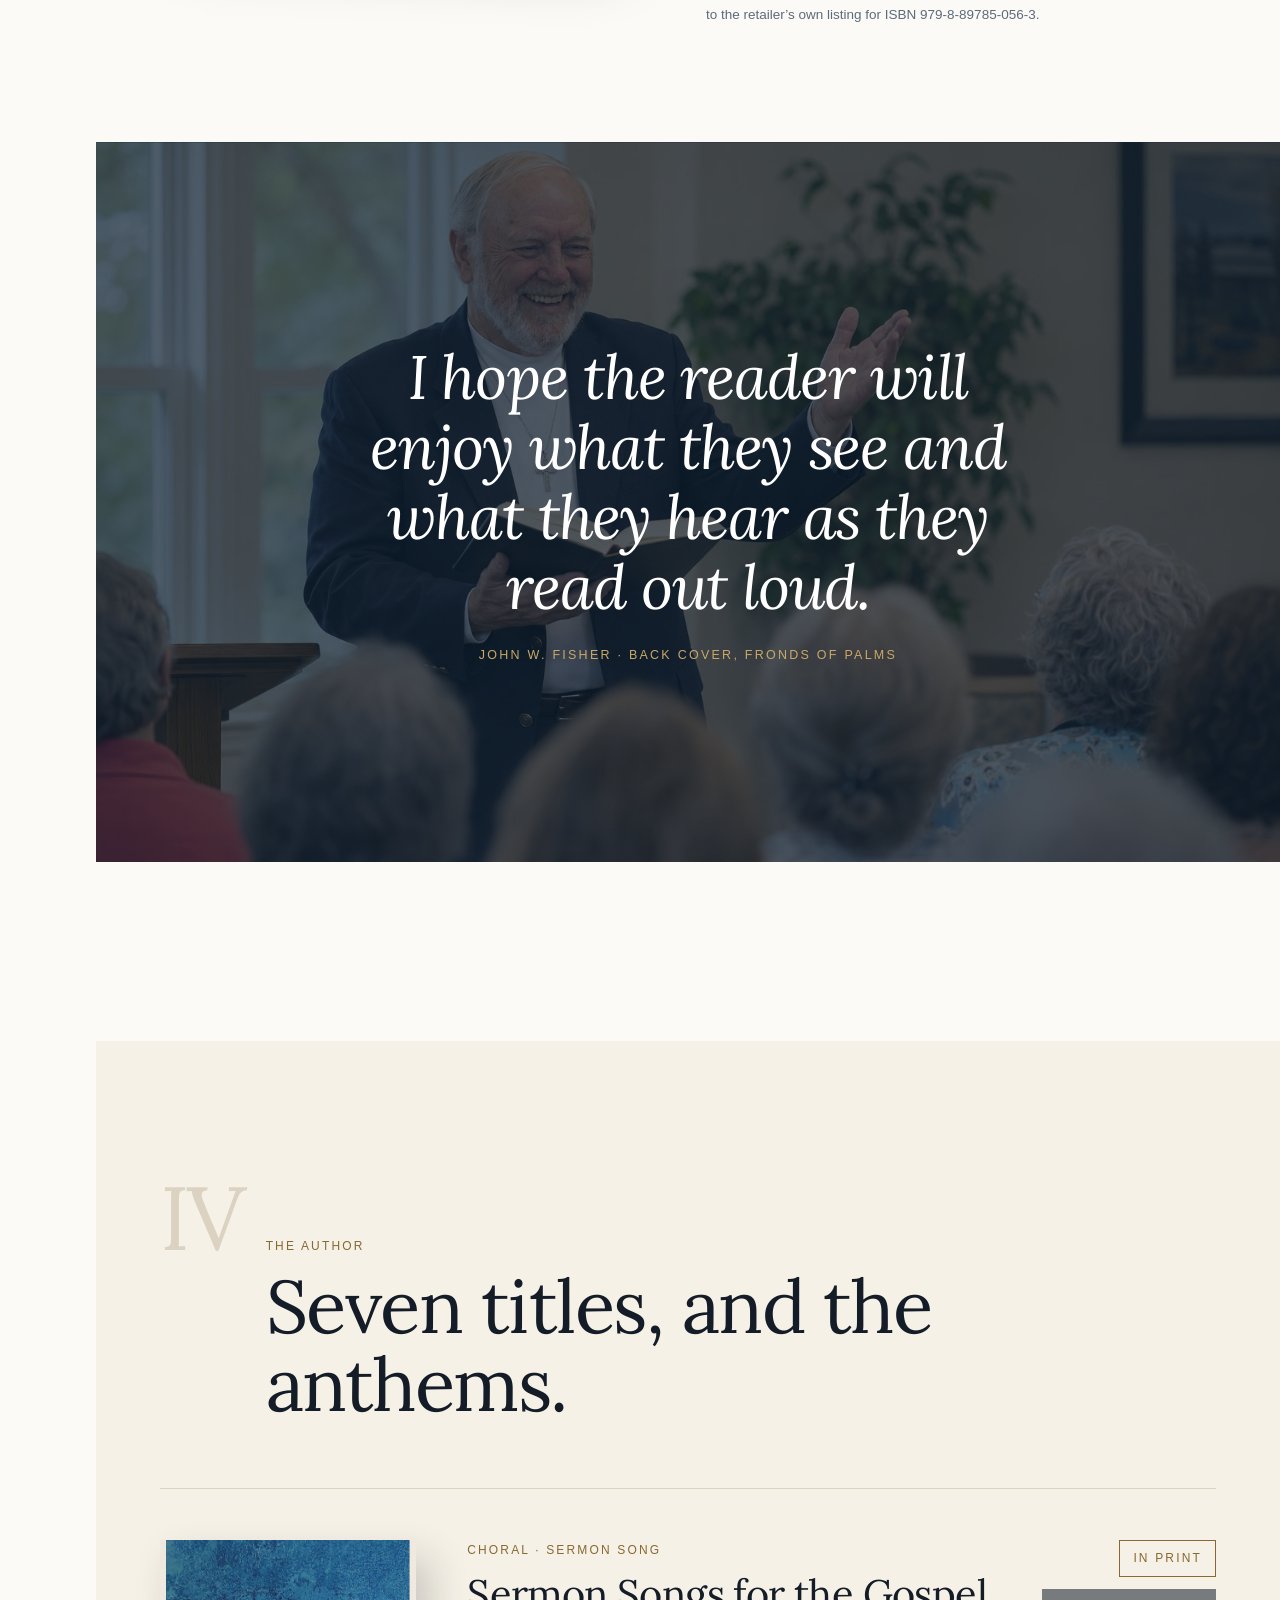
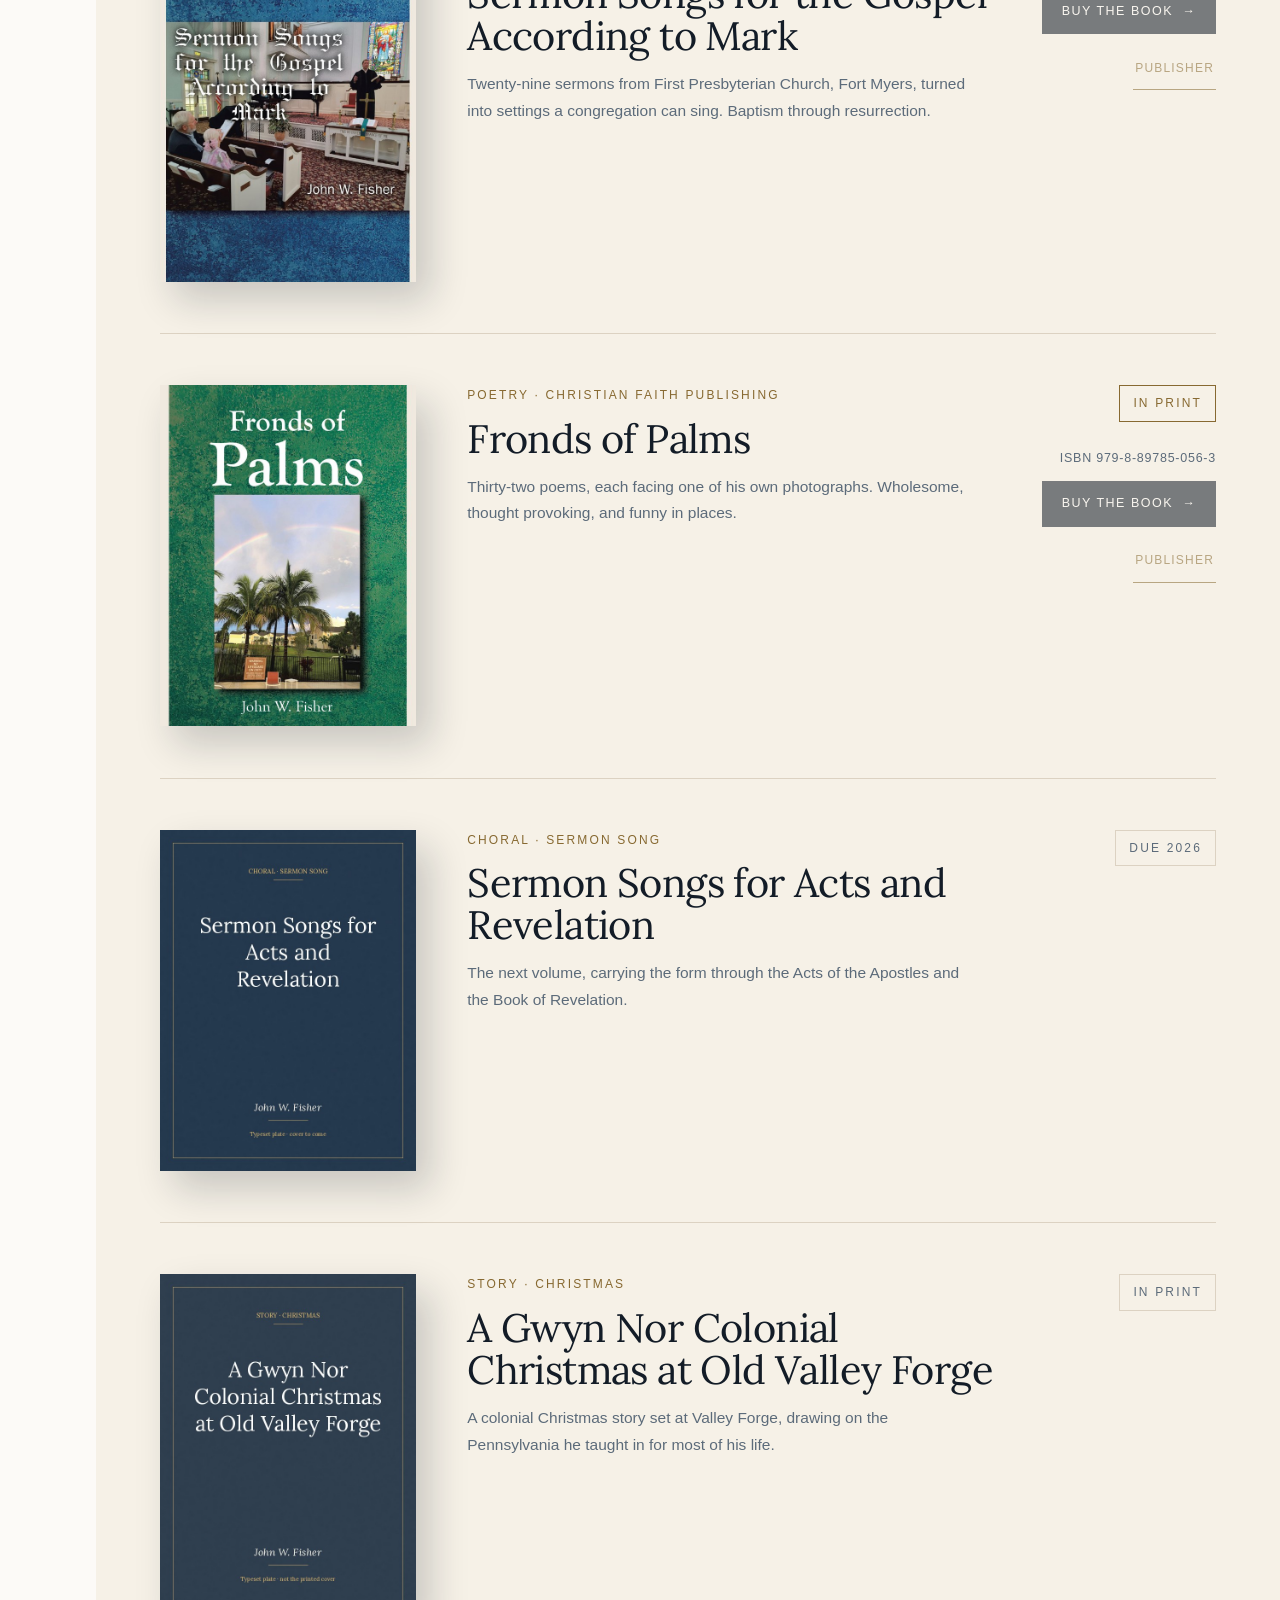
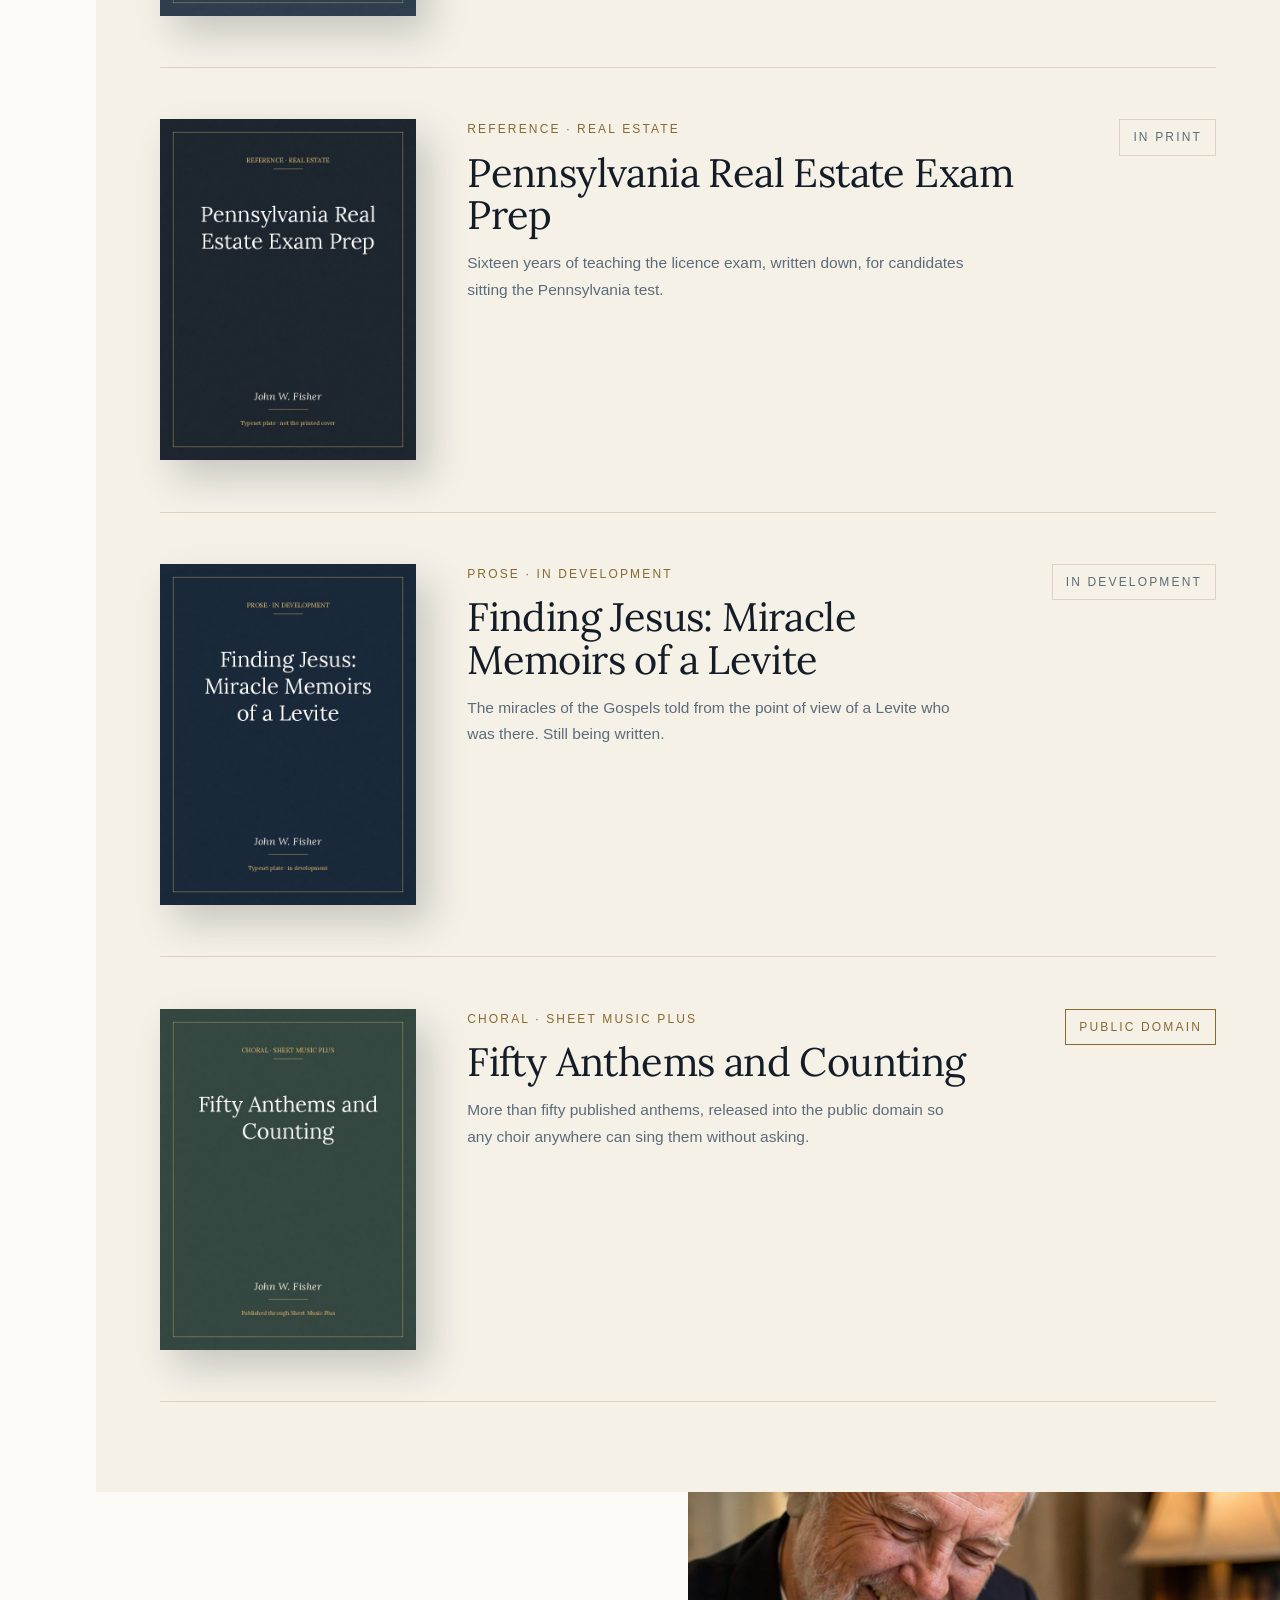
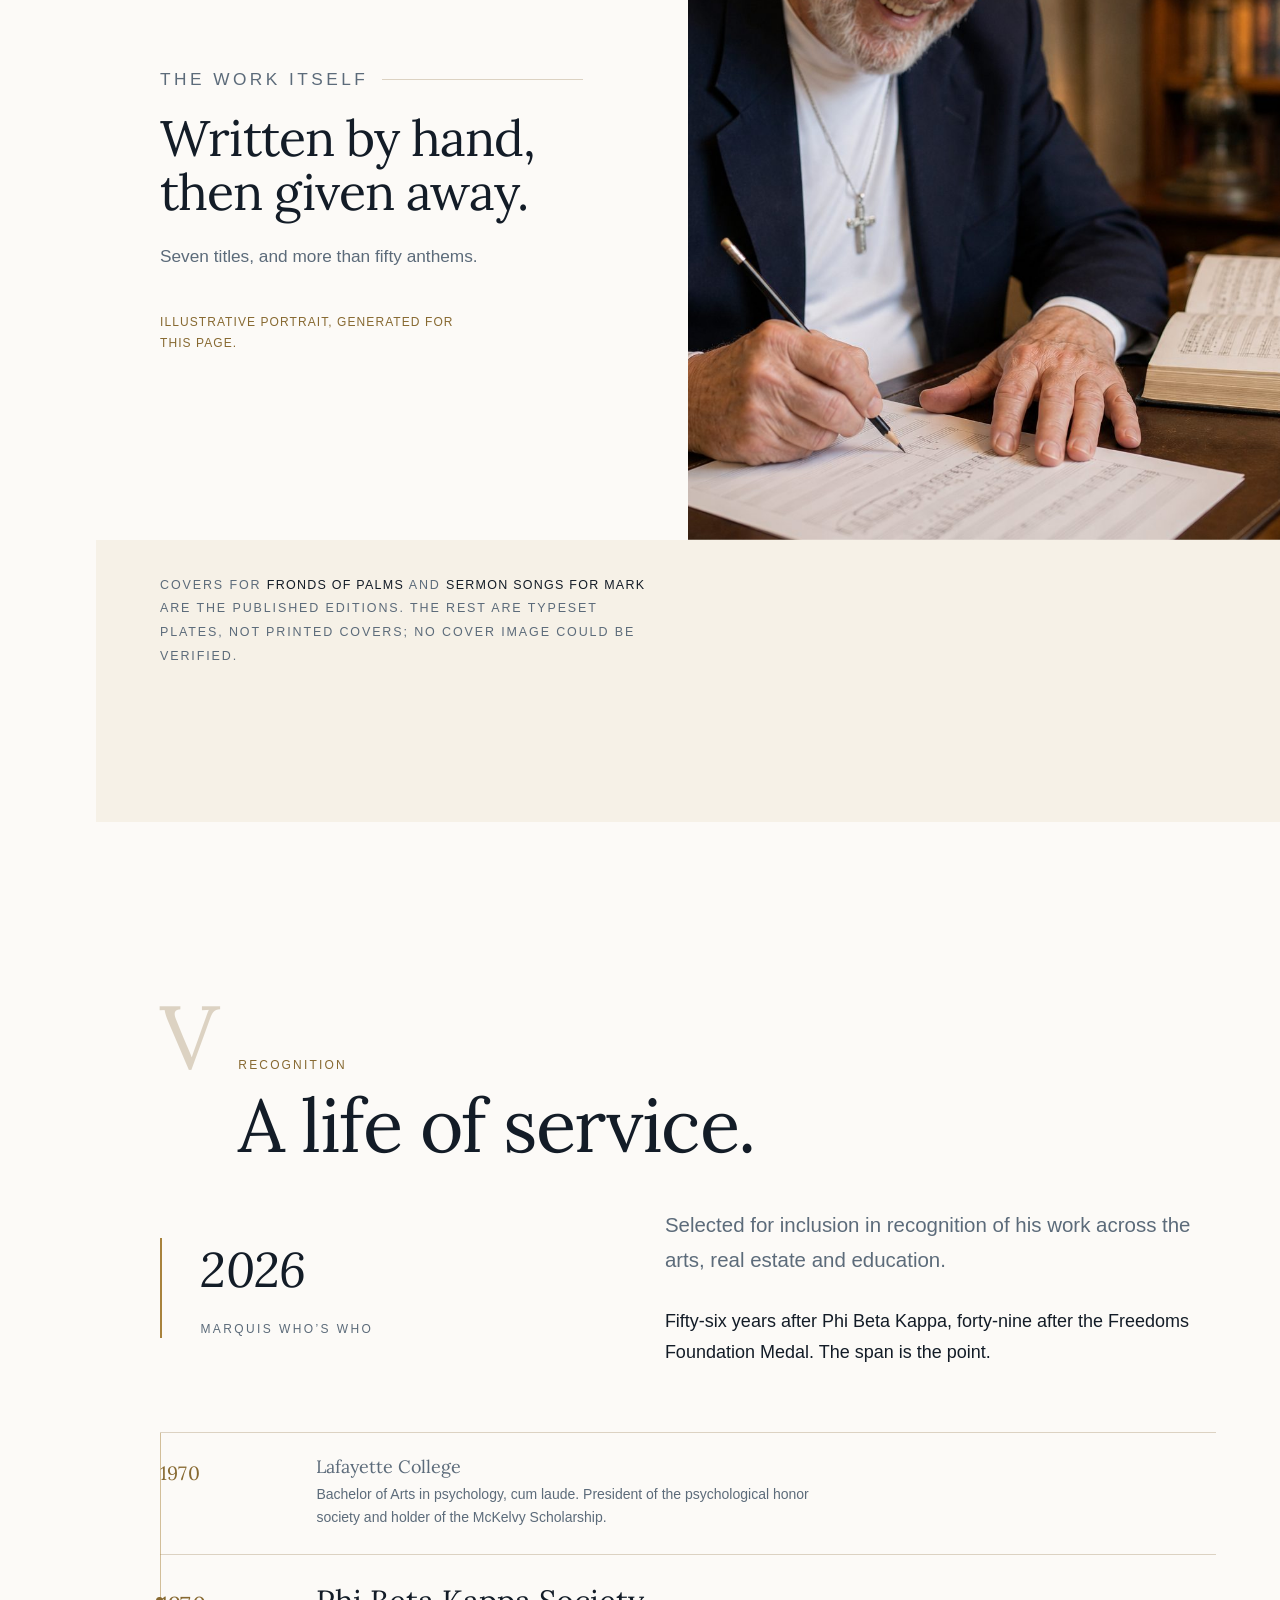
==== commit d2fe5e72: "Copy: replace em dashes" ====
--- a/index.html
+++ b/index.html
@@ -3,12 +3,12 @@
 <head>
 <meta charset="utf-8">
 <meta name="viewport" content="width=device-width, initial-scale=1">
-<title>John W. Fisher — A Life in Words, Music, and Memory</title>
+<title>John W. Fisher | A Life in Words, Music, and Memory</title>
 <meta name="description" content="John W. Fisher of Fort Myers, Florida. Poet, composer of the Sermon Song, teacher for over fifty years, and author of seven books.">
 <meta name="author" content="John W. Fisher">
 <link rel="canonical" href="https://ranatahirbilal.github.io/john-fisher/">
 <meta property="og:type" content="profile">
-<meta property="og:title" content="John W. Fisher — A Life in Words, Music, and Memory">
+<meta property="og:title" content="John W. Fisher | A Life in Words, Music, and Memory">
 <meta property="og:description" content="Poet, composer, teacher. Fifty years of teaching, a trademarked Sermon Song, and seven books.">
 <meta property="og:url" content="https://ranatahirbilal.github.io/john-fisher/">
 <meta property="og:image" content="https://ranatahirbilal.github.io/john-fisher/img/john-hero.jpg">
@@ -89,7 +89,7 @@
                 <h2>A life<br>of making.</h2>
                 <div class="stat">
                     <b>07</b>
-                    <span>Books written, published or in progress &mdash; alongside fifty anthems,
+                    <span>Books written, published or in progress, alongside fifty anthems,
                           twenty-nine sermon songs and sixteen years of teaching.</span>
                 </div>
             </div>
@@ -128,12 +128,12 @@
             <div class="doc">
                 <span class="stamp">The record</span>
                 <h3>Qualified, twice over</h3>
-                <p><b>Lafayette College</b> &mdash; Bachelor of Arts in psychology, cum laude, 1970.<br>
-                   <b>Temple University</b> &mdash; Master of Education, then thirty further graduate
+                <p><b>Lafayette College</b>: Bachelor of Arts in psychology, cum laude, 1970.<br>
+                   <b>Temple University</b>: Master of Education, then thirty further graduate
                    credits and a supervisory certificate.<br>
-                   <b>Licensed</b> &mdash; broker in Pennsylvania and Florida, mortgage certified,
+                   <b>Licensed</b>: broker in Pennsylvania and Florida, mortgage certified,
                    green practices certified, and certified to teach elementary and middle school.<br>
-                   <b>Also</b> &mdash; coursework at the Institute of Children&rsquo;s Literature, and
+                   <b>Also</b>: coursework at the Institute of Children&rsquo;s Literature, and
                    articles published in Humpty Dumpty Children&rsquo;s Digest.</p>
             </div>
         </div>
@@ -199,7 +199,7 @@
     </div>
 </section>
 
-<!-- ============ CHAPTER III — SERMON SONG ============ -->
+<!-- ============ CHAPTER III: SERMON SONG ============ -->
 <section class="sermon band-navy">
     <div class="wrap">
         <div class="chapter-head rv">
@@ -235,12 +235,12 @@
                     <g><ellipse cx="650" cy="62" rx="9" ry="6.6" transform="rotate(-18 650 62)"/><rect x="658" y="28" width="2.4" height="34"/></g>
                 </g>
             </svg>
-            <p class="morph-cap">Mark 1:10 &mdash; sermon, then song</p>
+            <p class="morph-cap">Mark 1:10 &middot; sermon, then song</p>
         </div>
 
         <div class="split wide-left rv">
             <div class="body-copy">
-                <p>Twenty-nine sermons at First Presbyterian Church, Fort Myers &mdash; the
+                <p>Twenty-nine sermons at First Presbyterian Church, Fort Myers: the
                    Gospel of Mark, baptism through resurrection.</p>
             </div>
             <div class="doc">
@@ -259,8 +259,7 @@
             <div class="spread-body">
                 <p class="eyebrow">Scripture, then setting</p>
                 <h3>The reading comes first.</h3>
-                <p>Hymn tunes, folk melodies, children&rsquo;s songs and original settings &mdash;
-                   whatever the passage asked for.</p>
+                <p>Hymn tunes, folk melodies, children&rsquo;s songs and original settings, whatever the passage asked for.</p>
                 <p class="credit-note">Illustrative portrait, generated for this page.</p>
             </div>
         </div>
@@ -437,7 +436,7 @@
 
         <p class="caption rv" style="margin-top:34px;max-width:70ch;line-height:1.9">
             Covers for <b>Fronds of Palms</b> and <b>Sermon Songs for Mark</b> are the published
-            editions. The rest are typeset plates, not printed covers &mdash; no cover image could
+            editions. The rest are typeset plates, not printed covers; no cover image could
             be verified.
         </p>
     </div>
@@ -470,7 +469,7 @@
             <li><span class="yr">1970</span><div><h4>Lafayette College</h4><p>Bachelor of Arts in psychology, cum laude. President of the psychological honor society and holder of the McKelvy Scholarship.</p></div></li>
             <li class="major"><span class="yr">1970</span><div><h4>Phi Beta Kappa Society</h4><p>Honorary award, in the same year he graduated.</p></div></li>
             <li class="major"><span class="yr">1977</span><div><h4>Freedoms Foundation Medal</h4><p>Awarded by Founding Forward.</p></div></li>
-            <li><span class="yr">&mdash;</span><div><h4>Columbia University book award</h4><p>Given for his accomplishments in education.</p></div></li>
+            <li><span class="yr">&middot;</span><div><h4>Columbia University book award</h4><p>Given for his accomplishments in education.</p></div></li>
             <li class="major"><span class="yr">2000&ndash;2016</span><div><h4>Temple University Real Estate Institute</h4><p>Sixteen years teaching people to pass a licence exam.</p></div></li>
             <li><span class="yr">2016</span><div><h4>John W. Fisher Creative Enterprises LLC</h4><p>Founded with three divisions: music composition, prose writing, and the Sermon Song.</p></div></li>
             <li><span class="yr">2018&ndash;</span><div><h4>First Presbyterian Church</h4><p>An active member. The Sermon Song Singers perform at Healthpark Senior Living and at nursing homes nearby.</p></div></li>
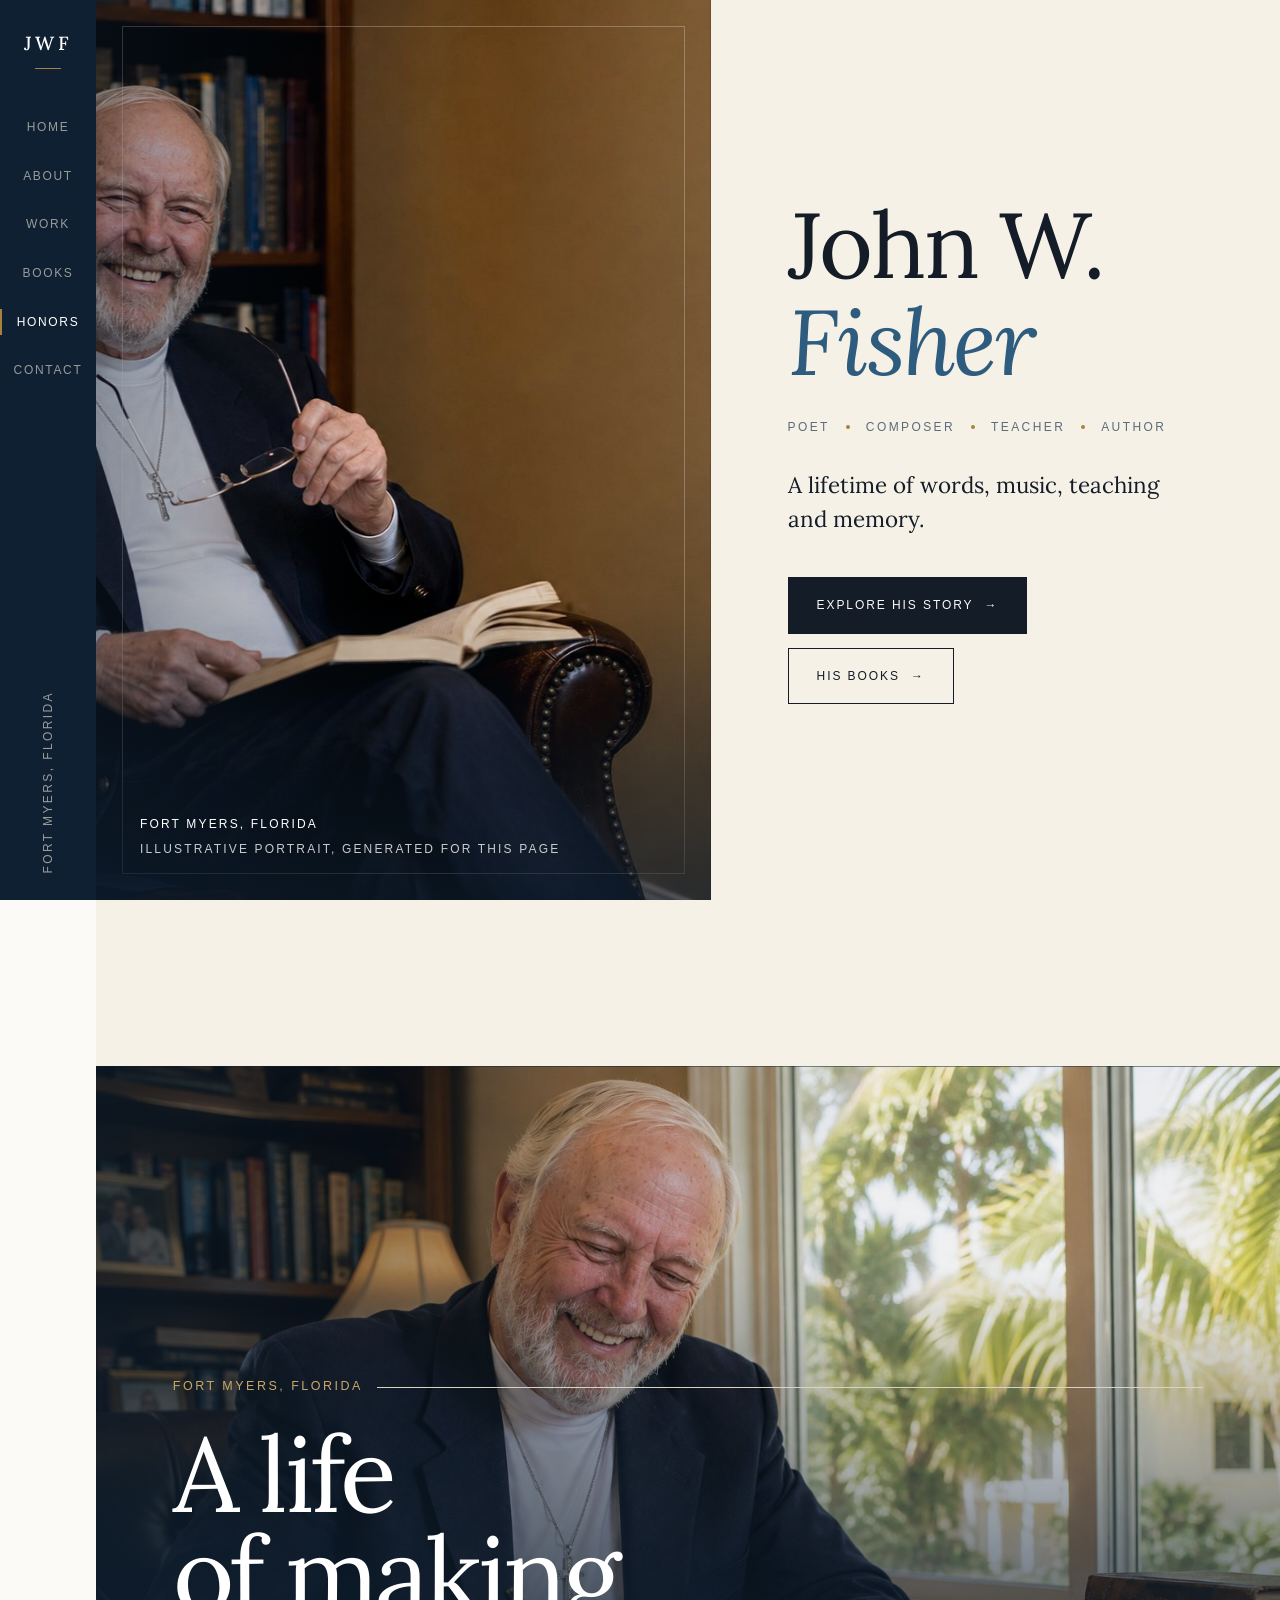
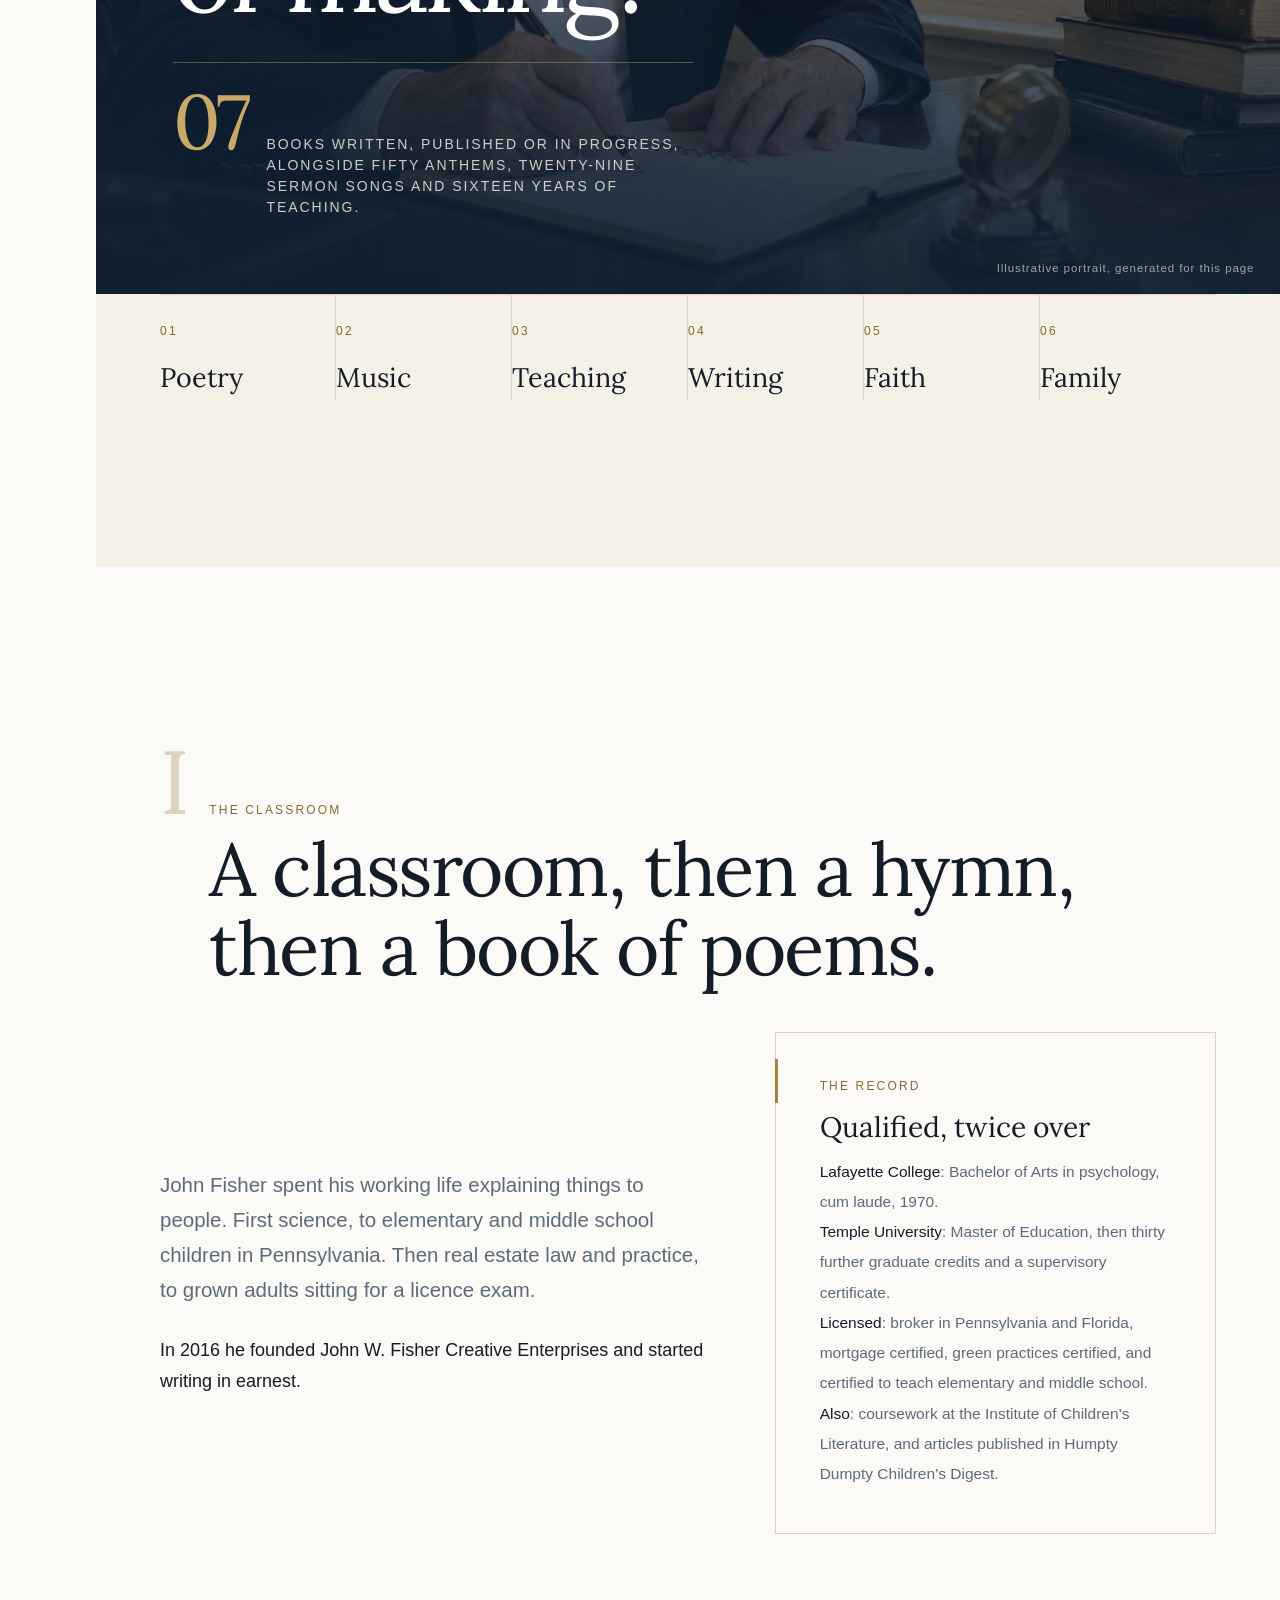
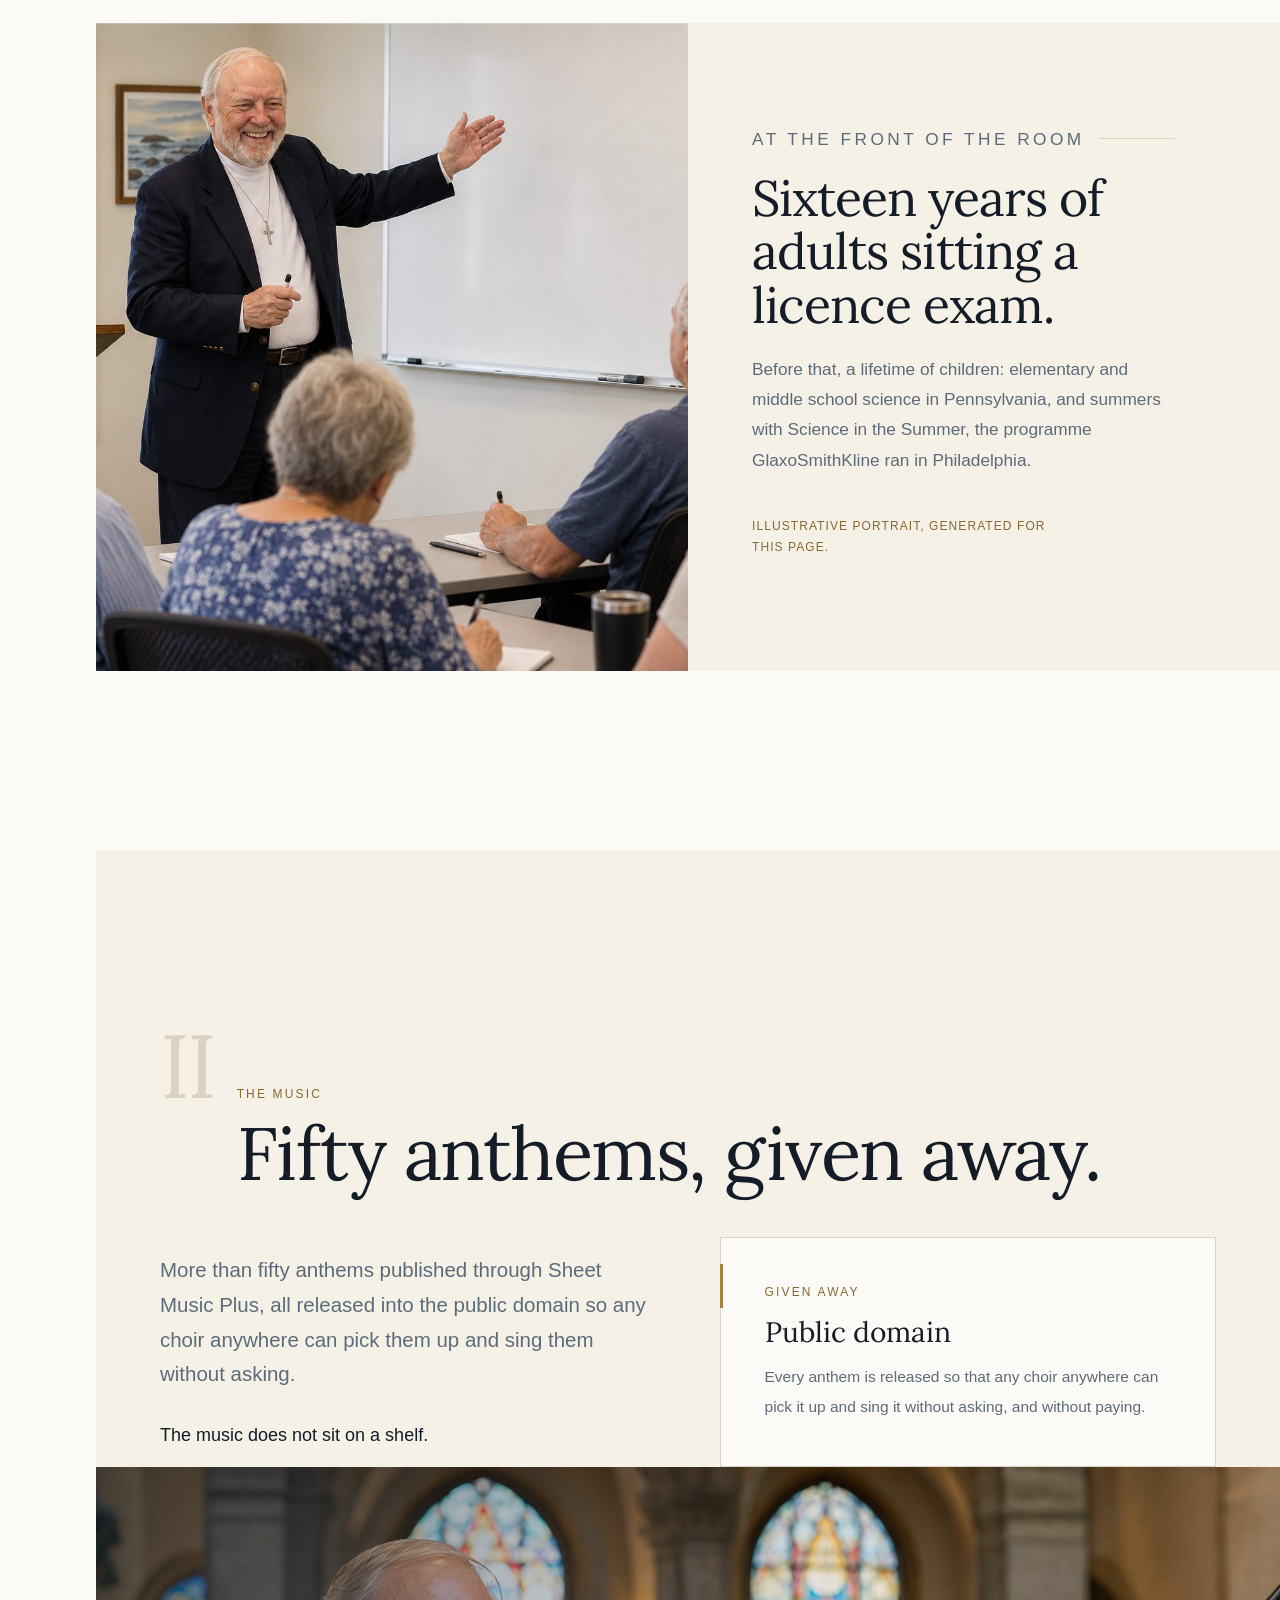
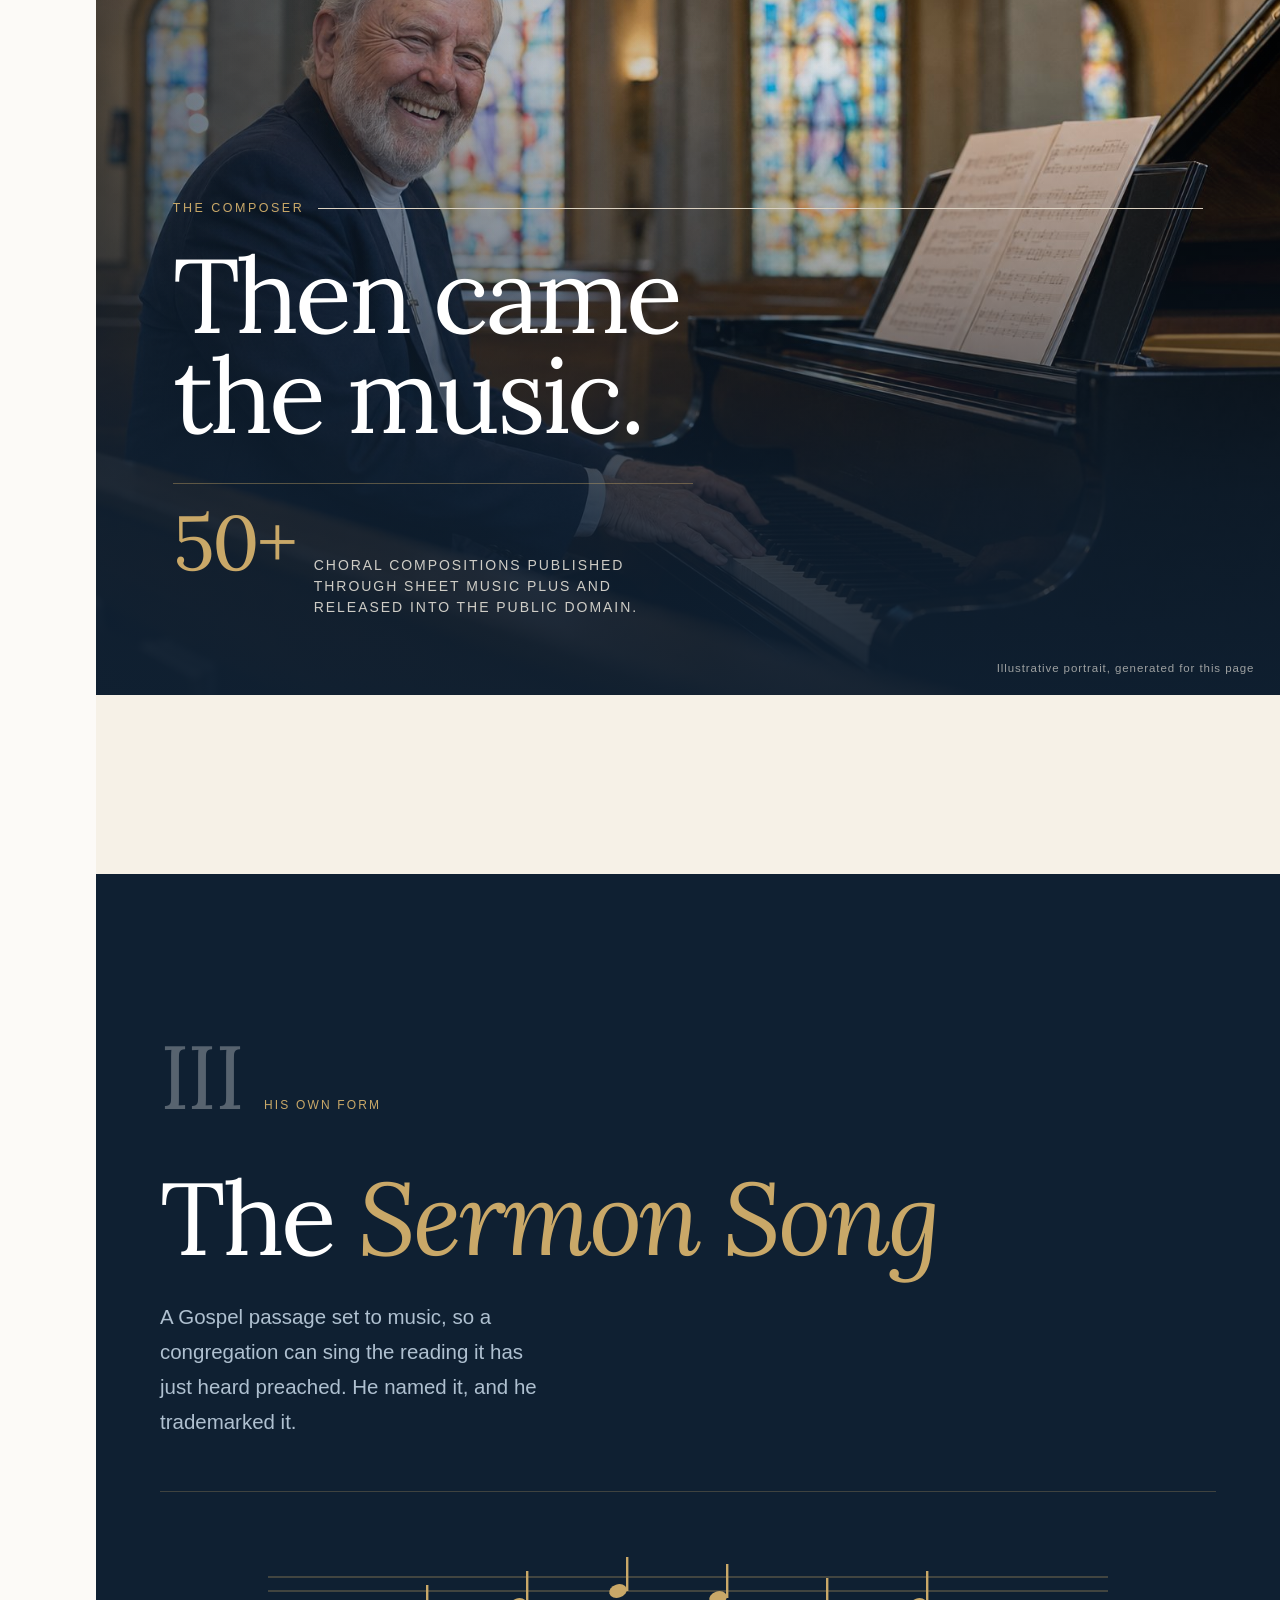
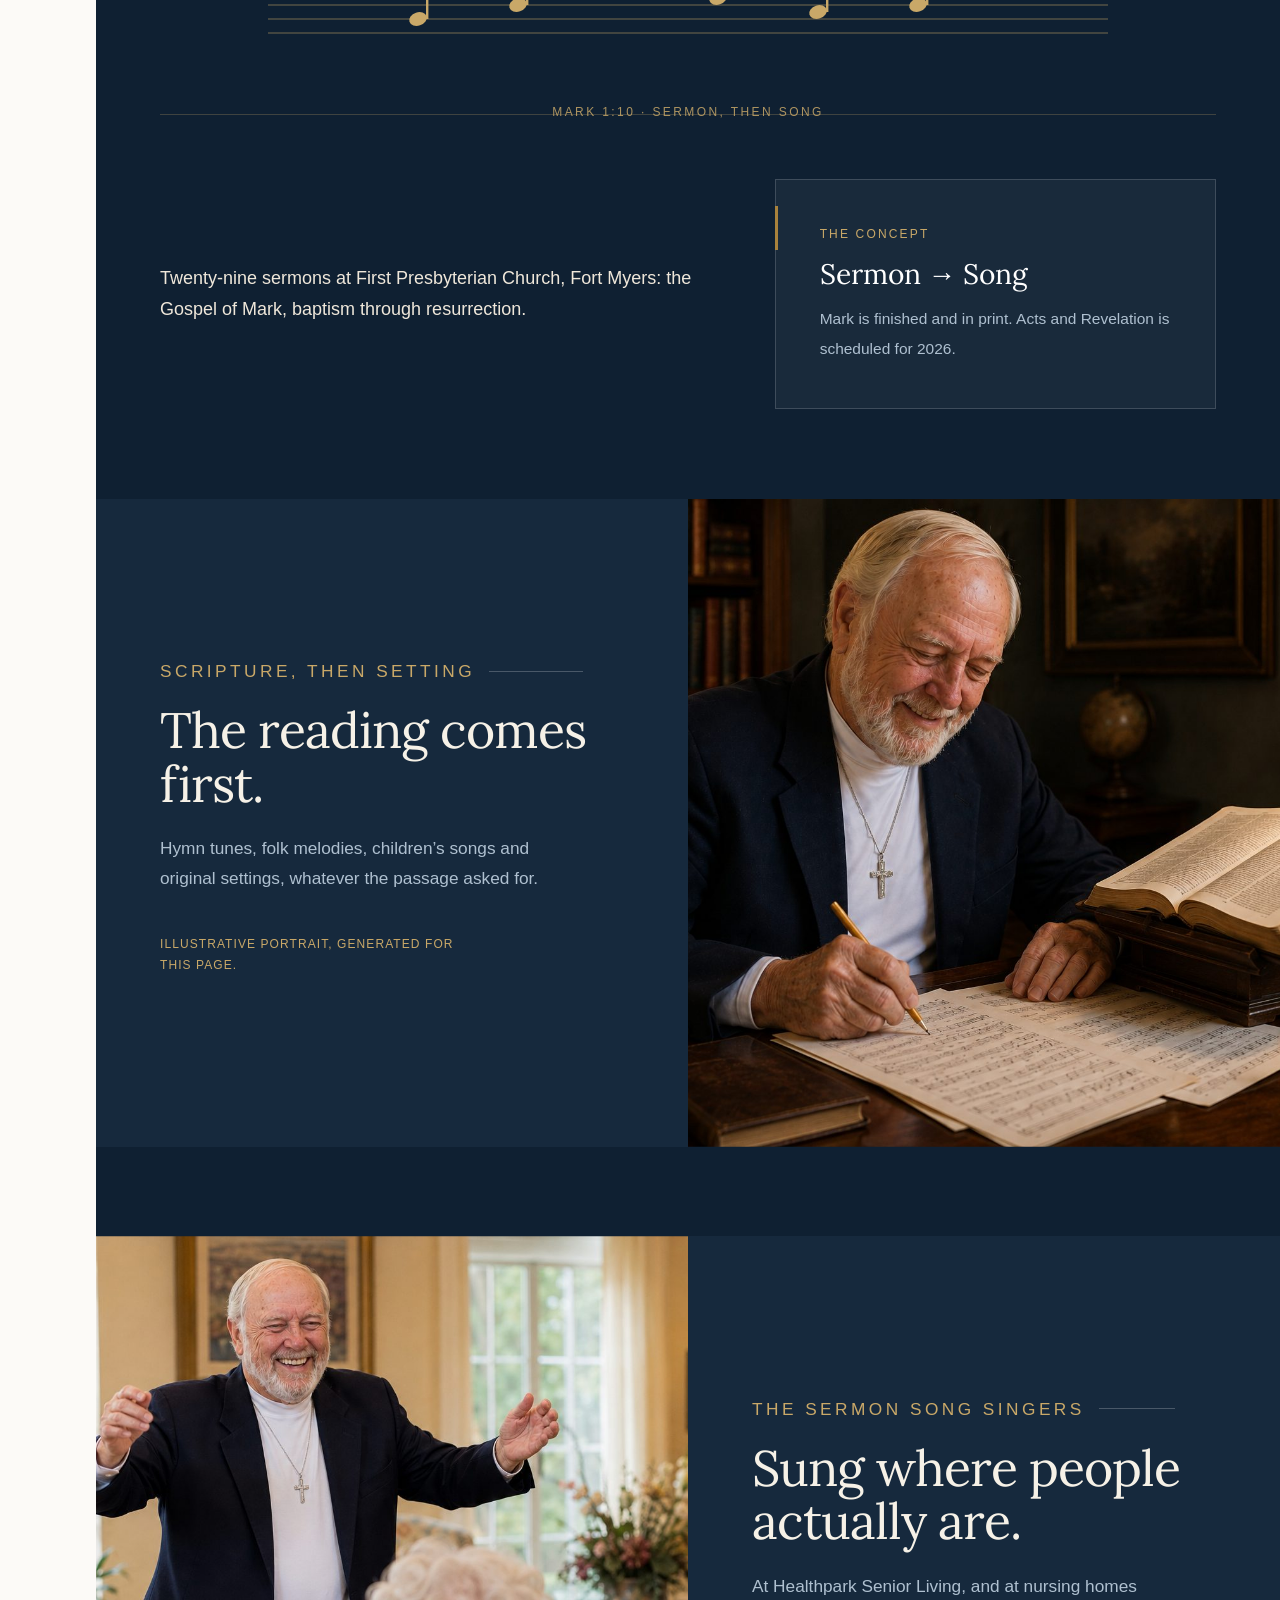
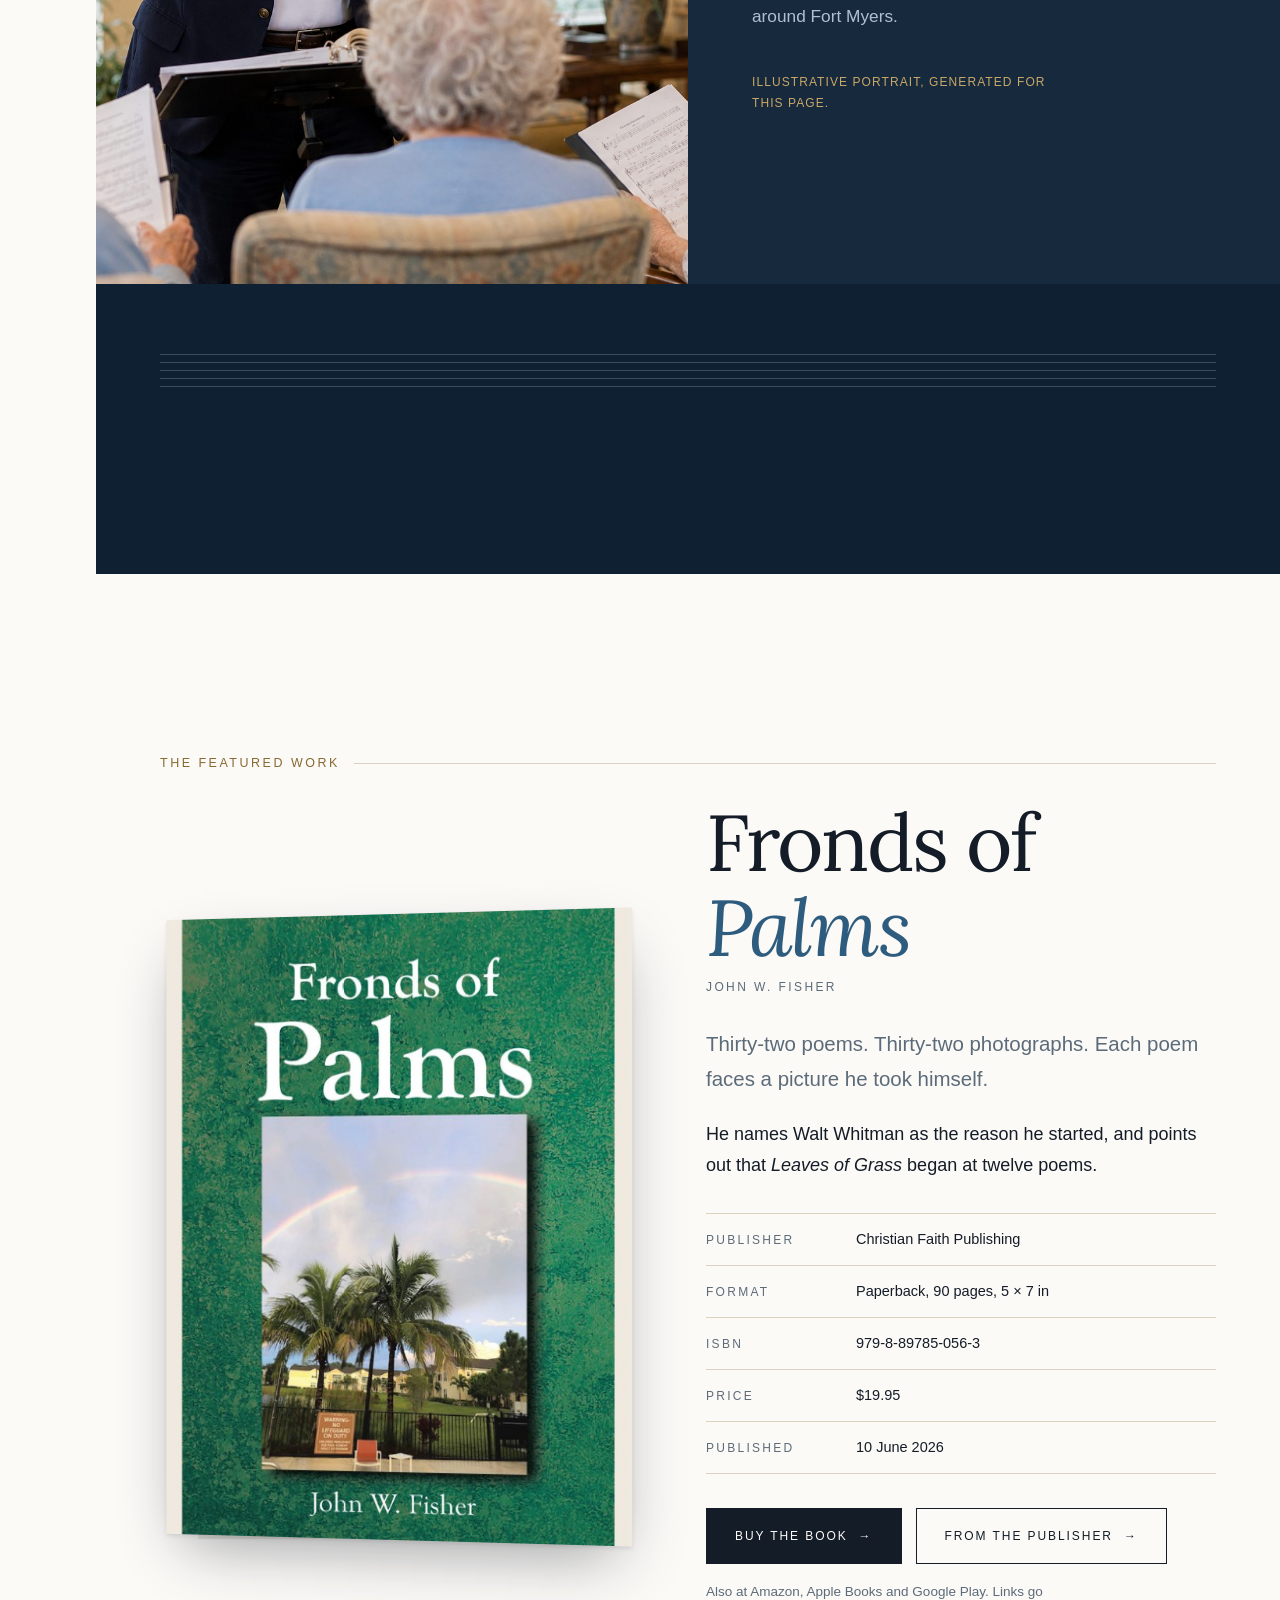
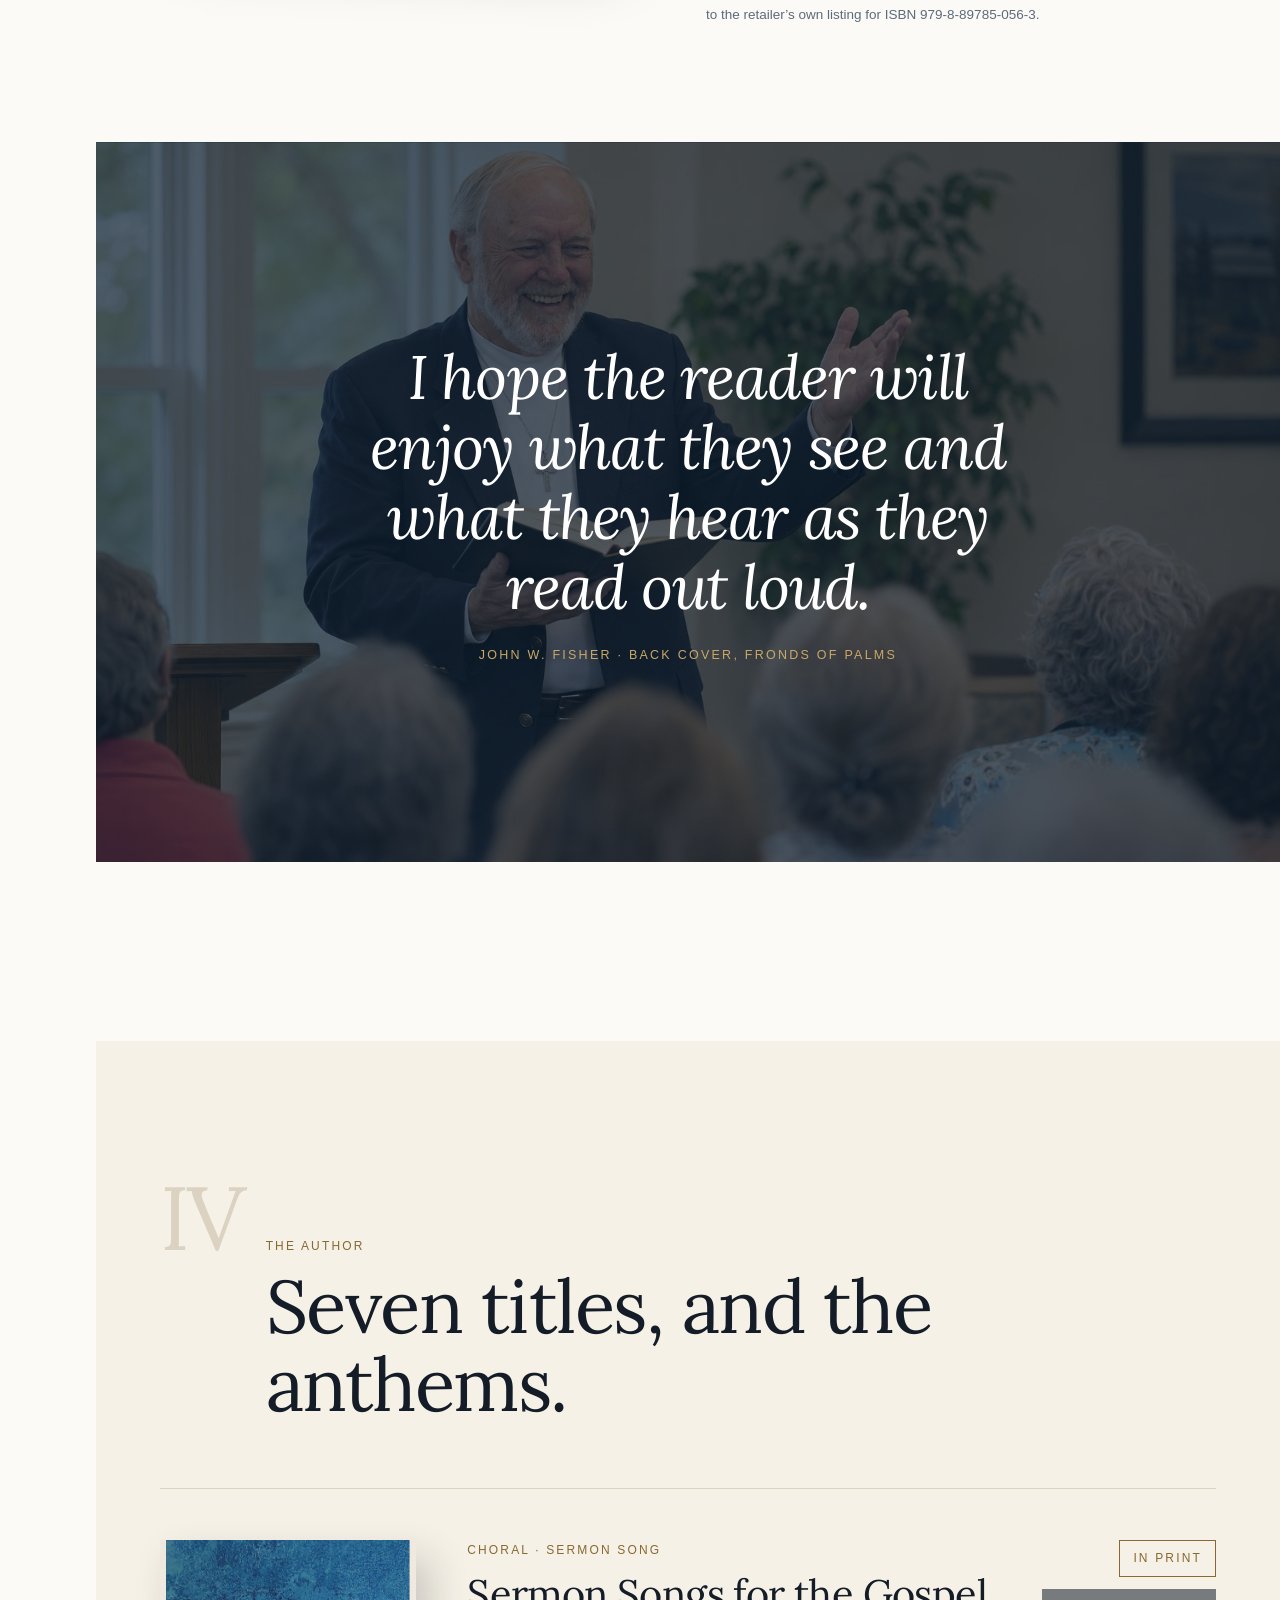
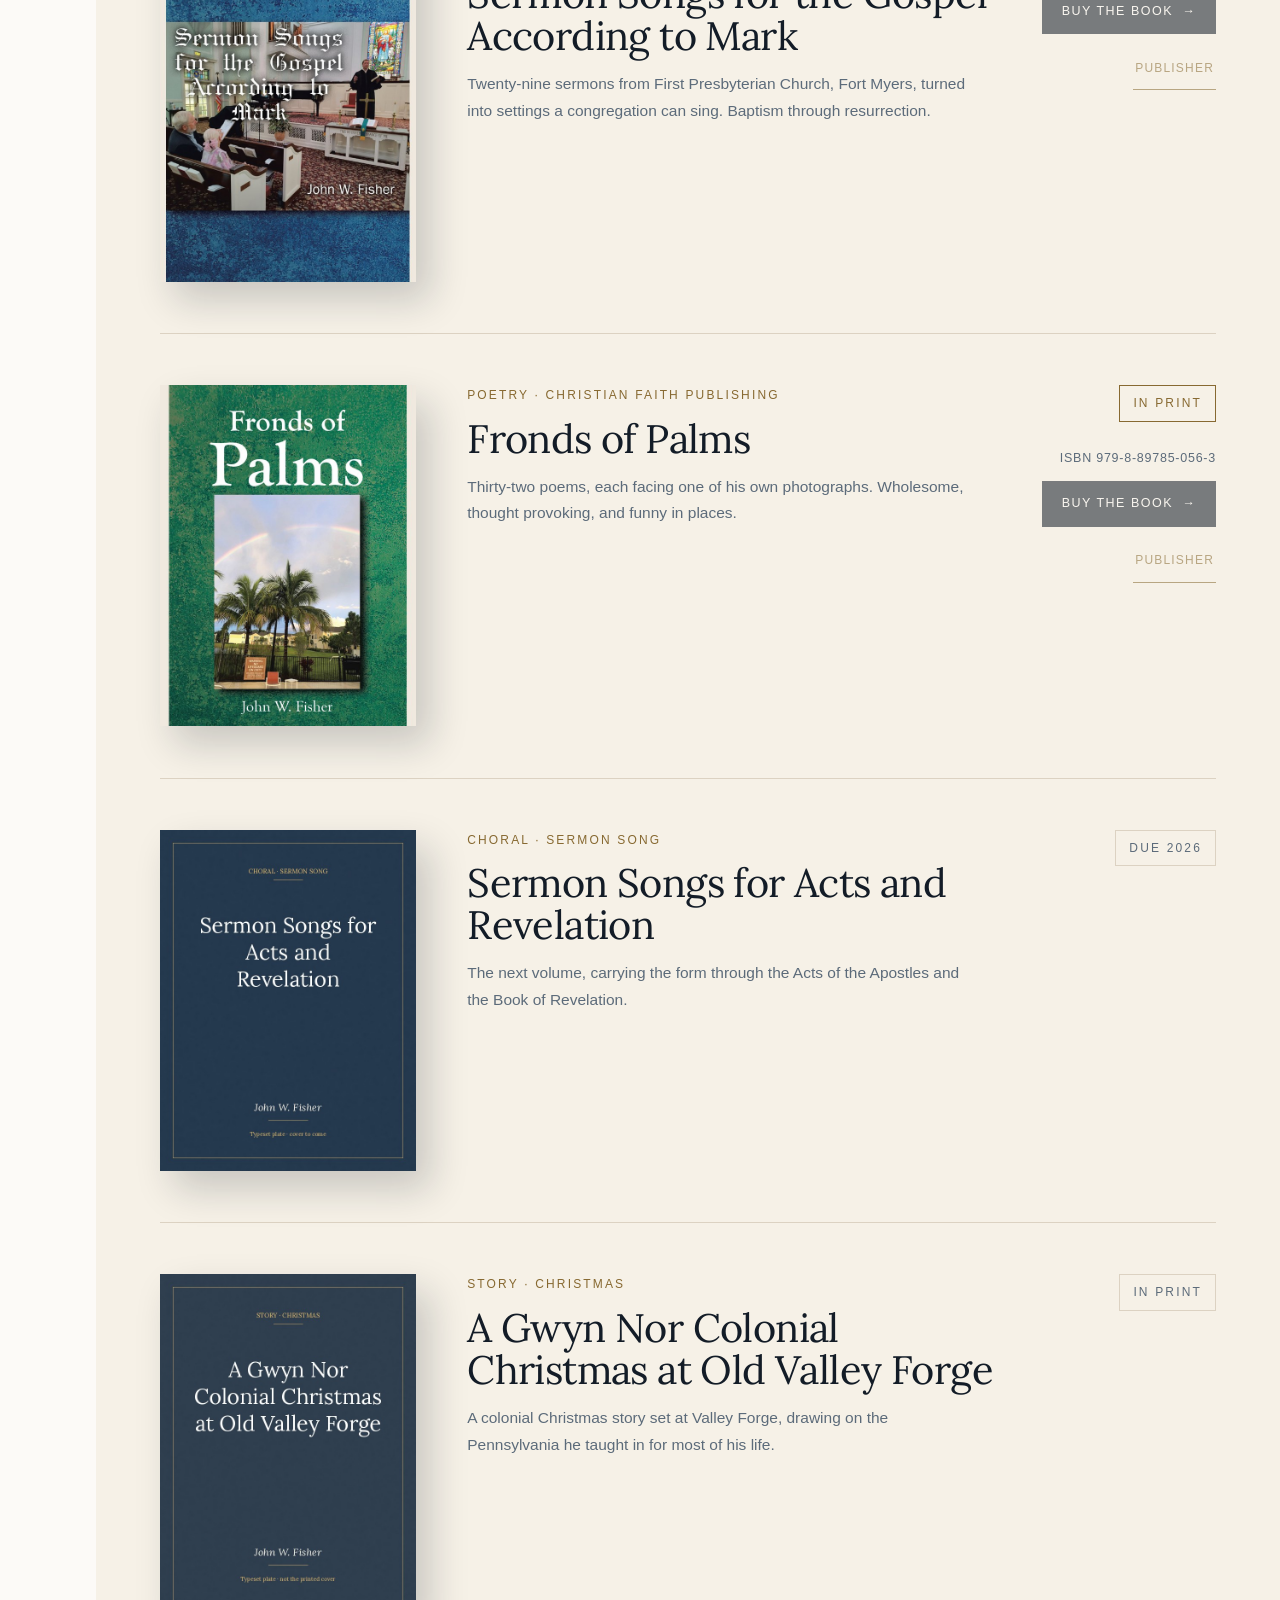
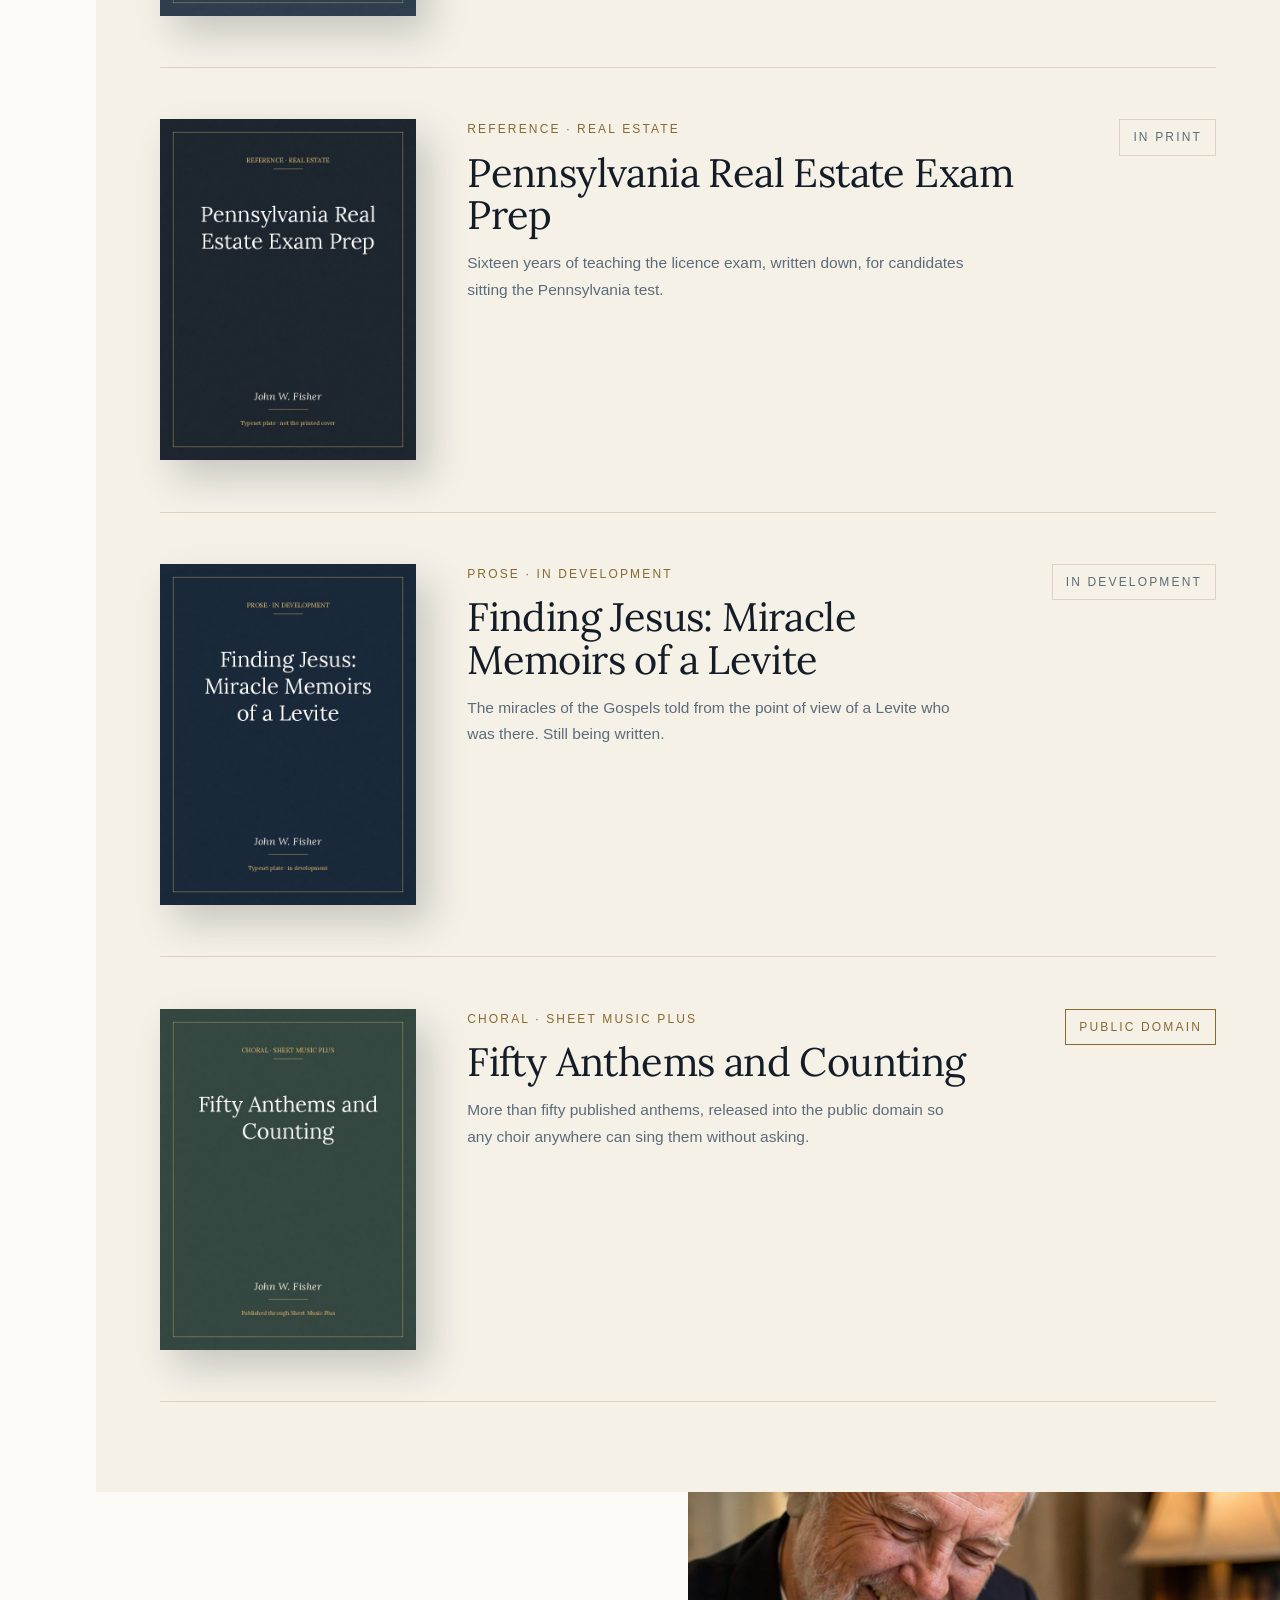
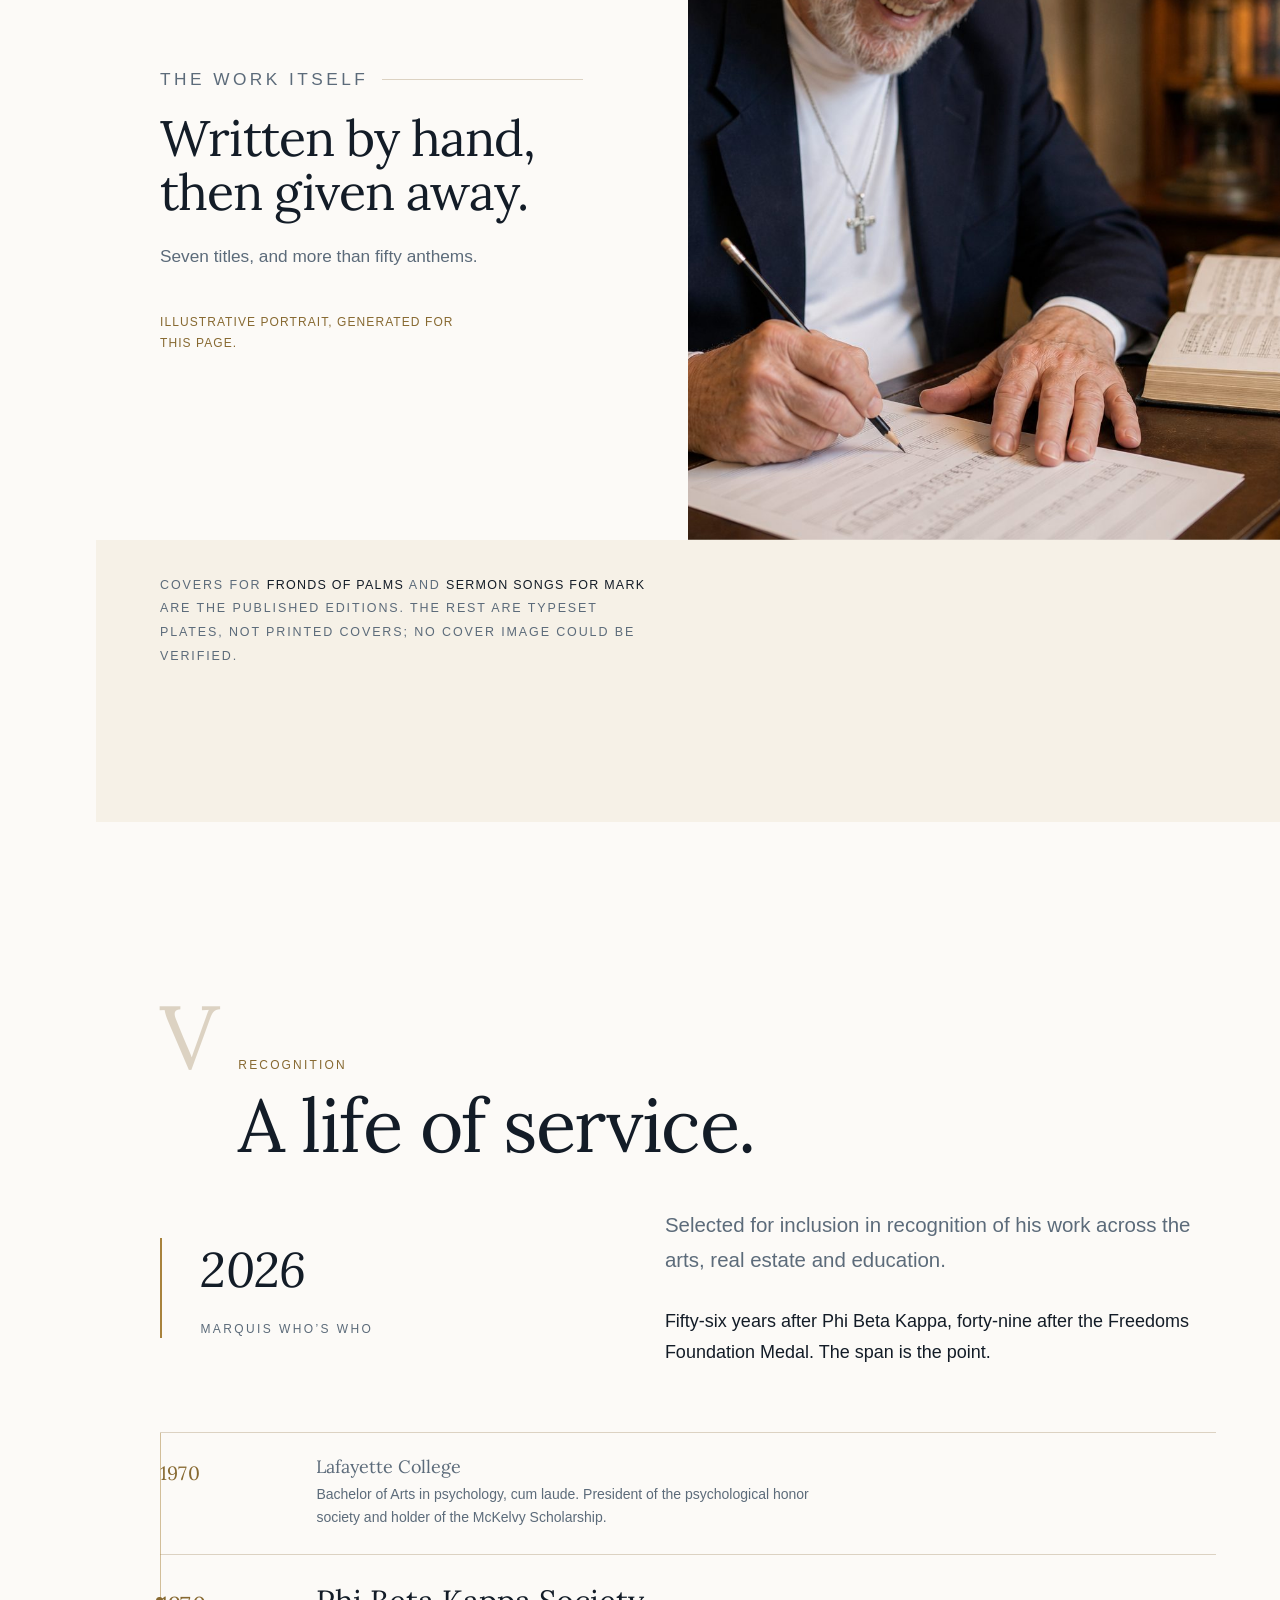
==== commit 057e9f84: "Add files via upload" ====
--- a/index.html
+++ b/index.html
@@ -637,5 +637,7 @@
 </div>
 
 <script src="js/site.js?v=8"></script>
+
+<p style="margin:18px 0 0;font-size:12px;line-height:1.5;opacity:.6;letter-spacing:.02em">made by <a href="https://ranatahirbilal.com" rel="nofollow noopener" target="_blank" style="color:inherit;text-decoration:none;border-bottom:1px solid currentColor">Rana Tahir Bilal</a></p>
 </body>
 </html>
